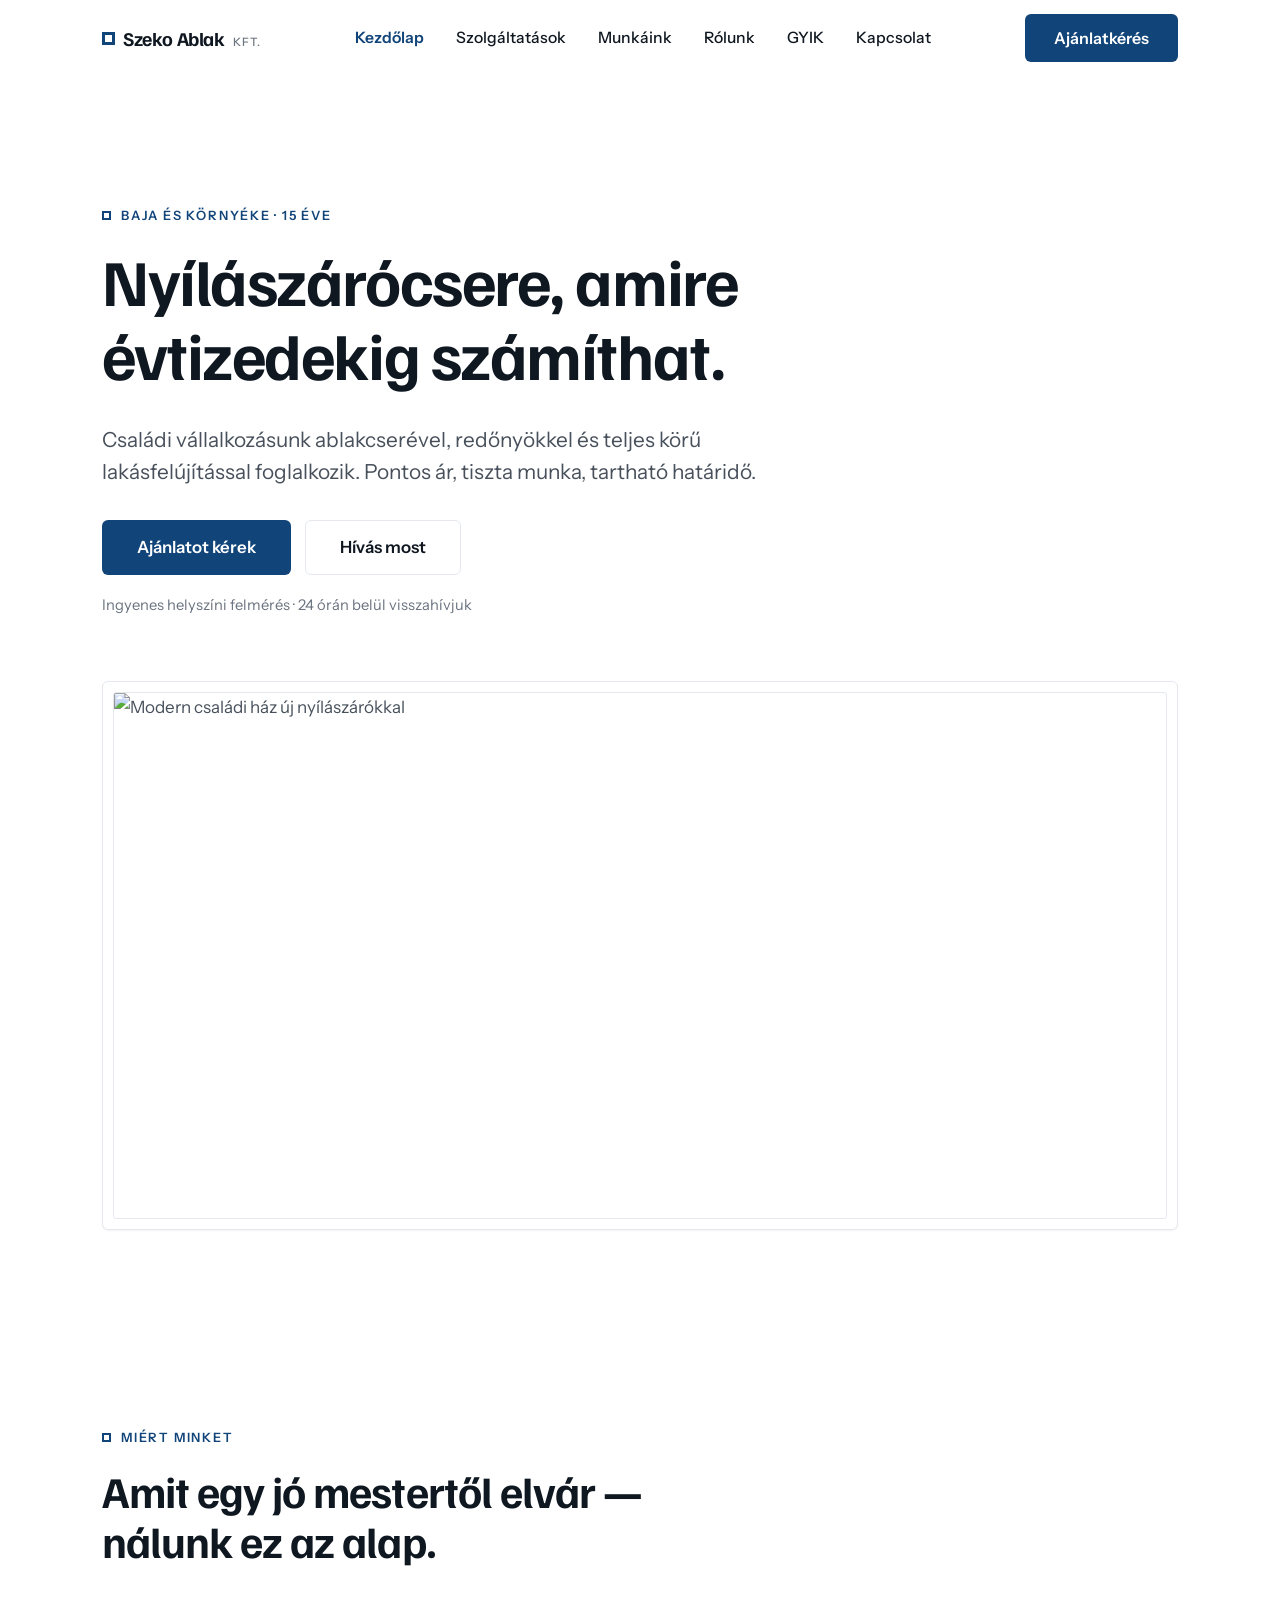
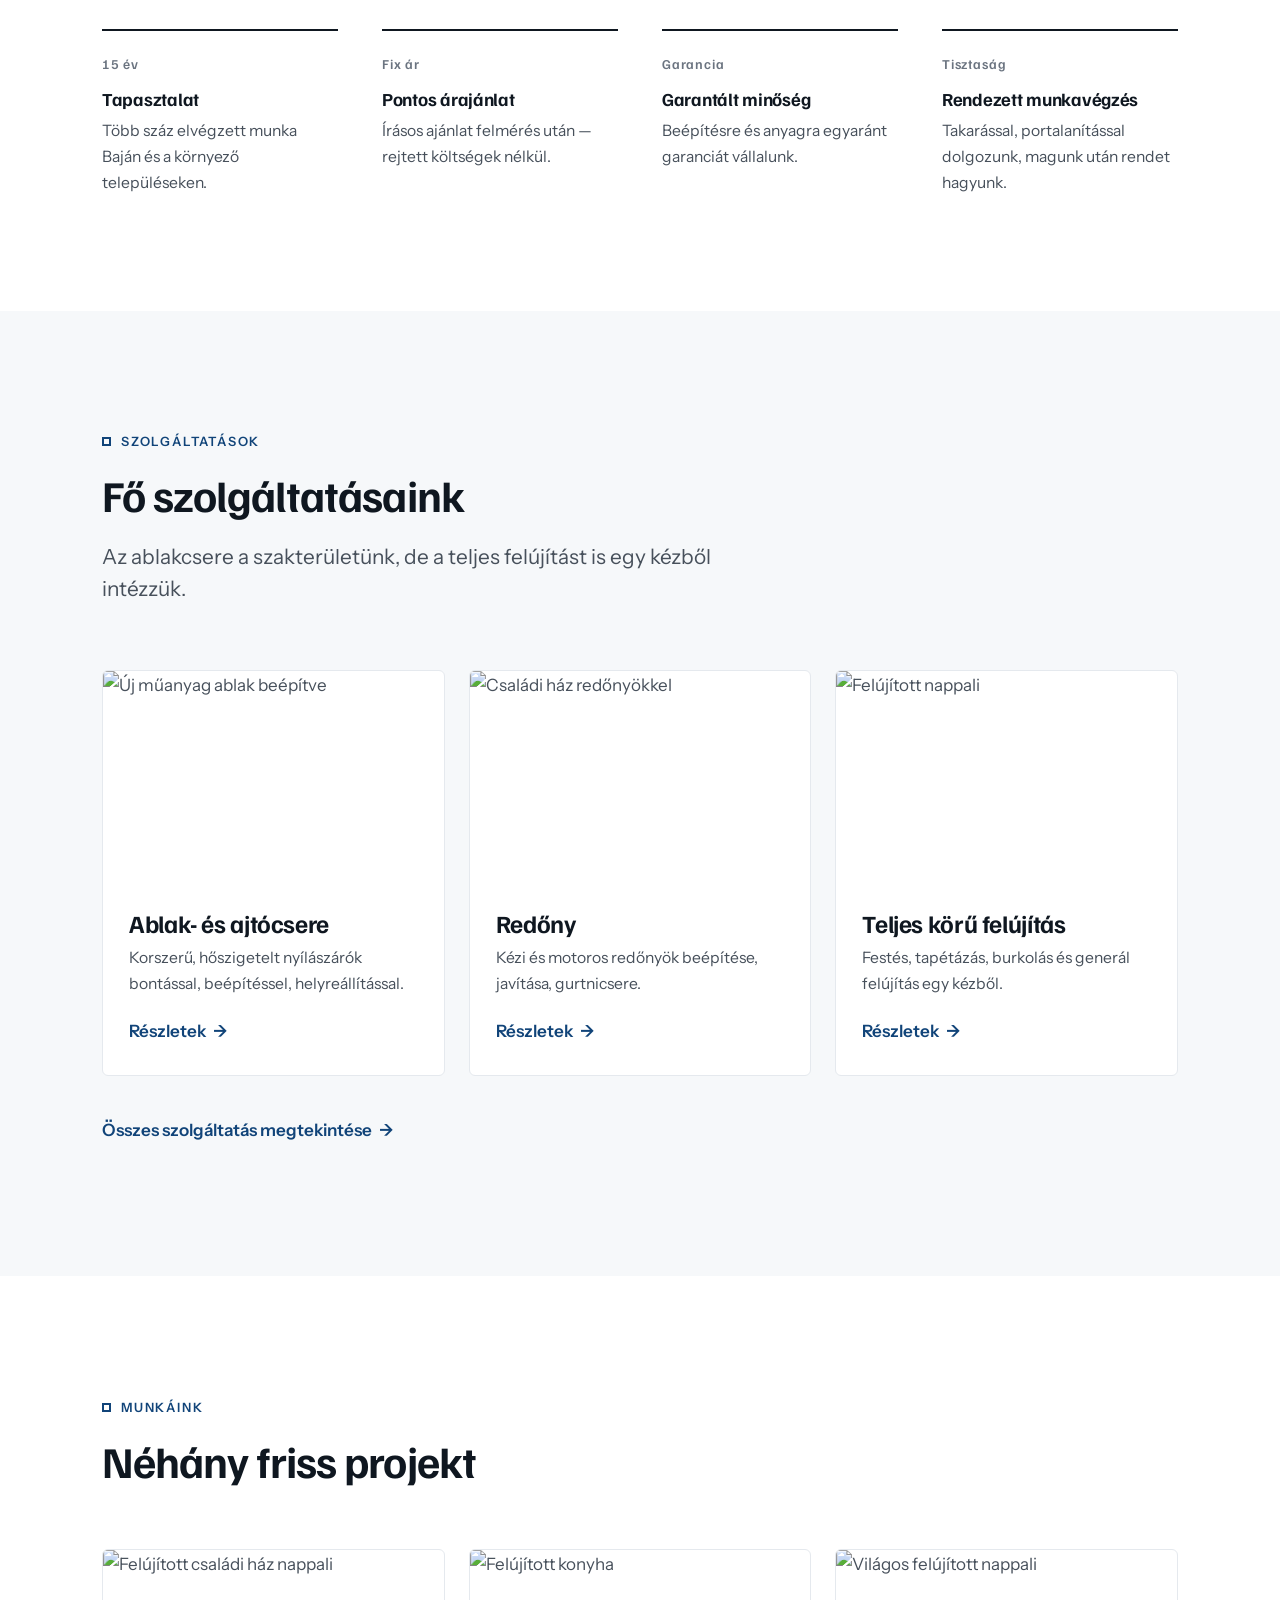
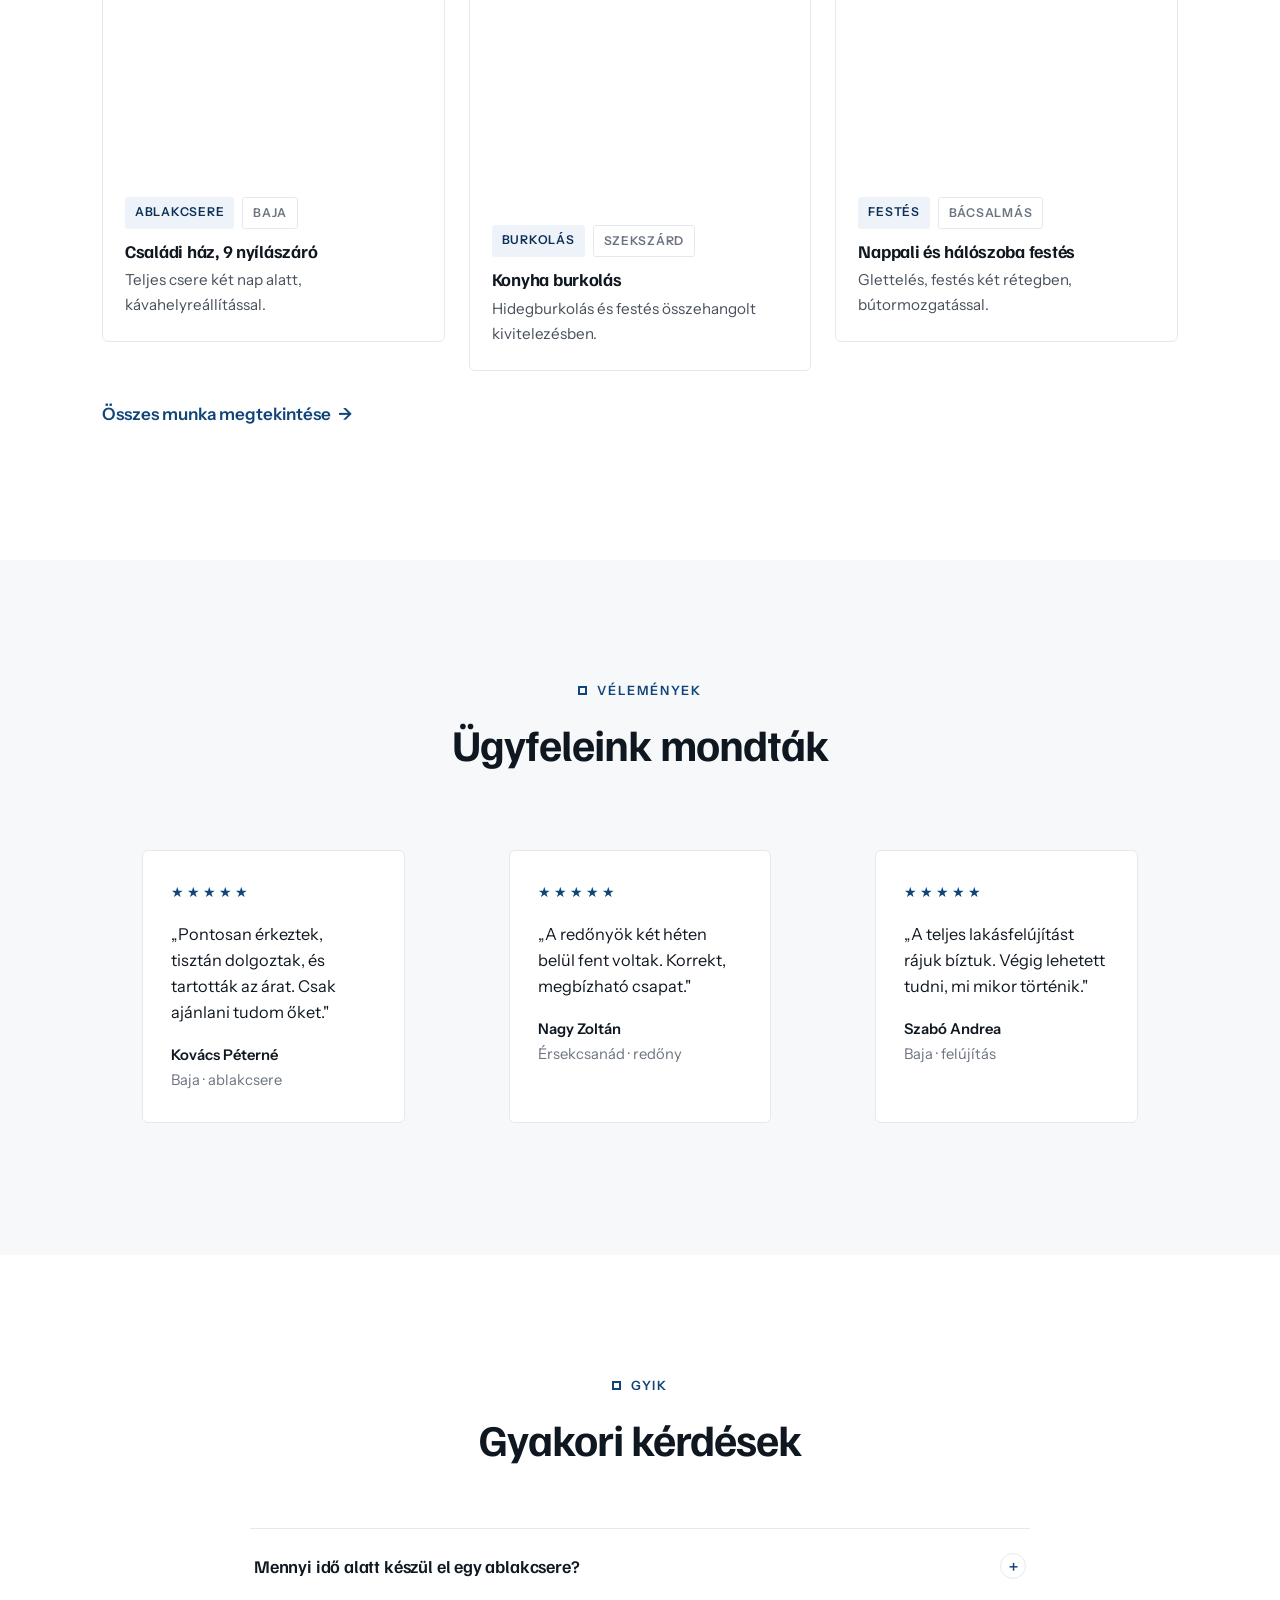
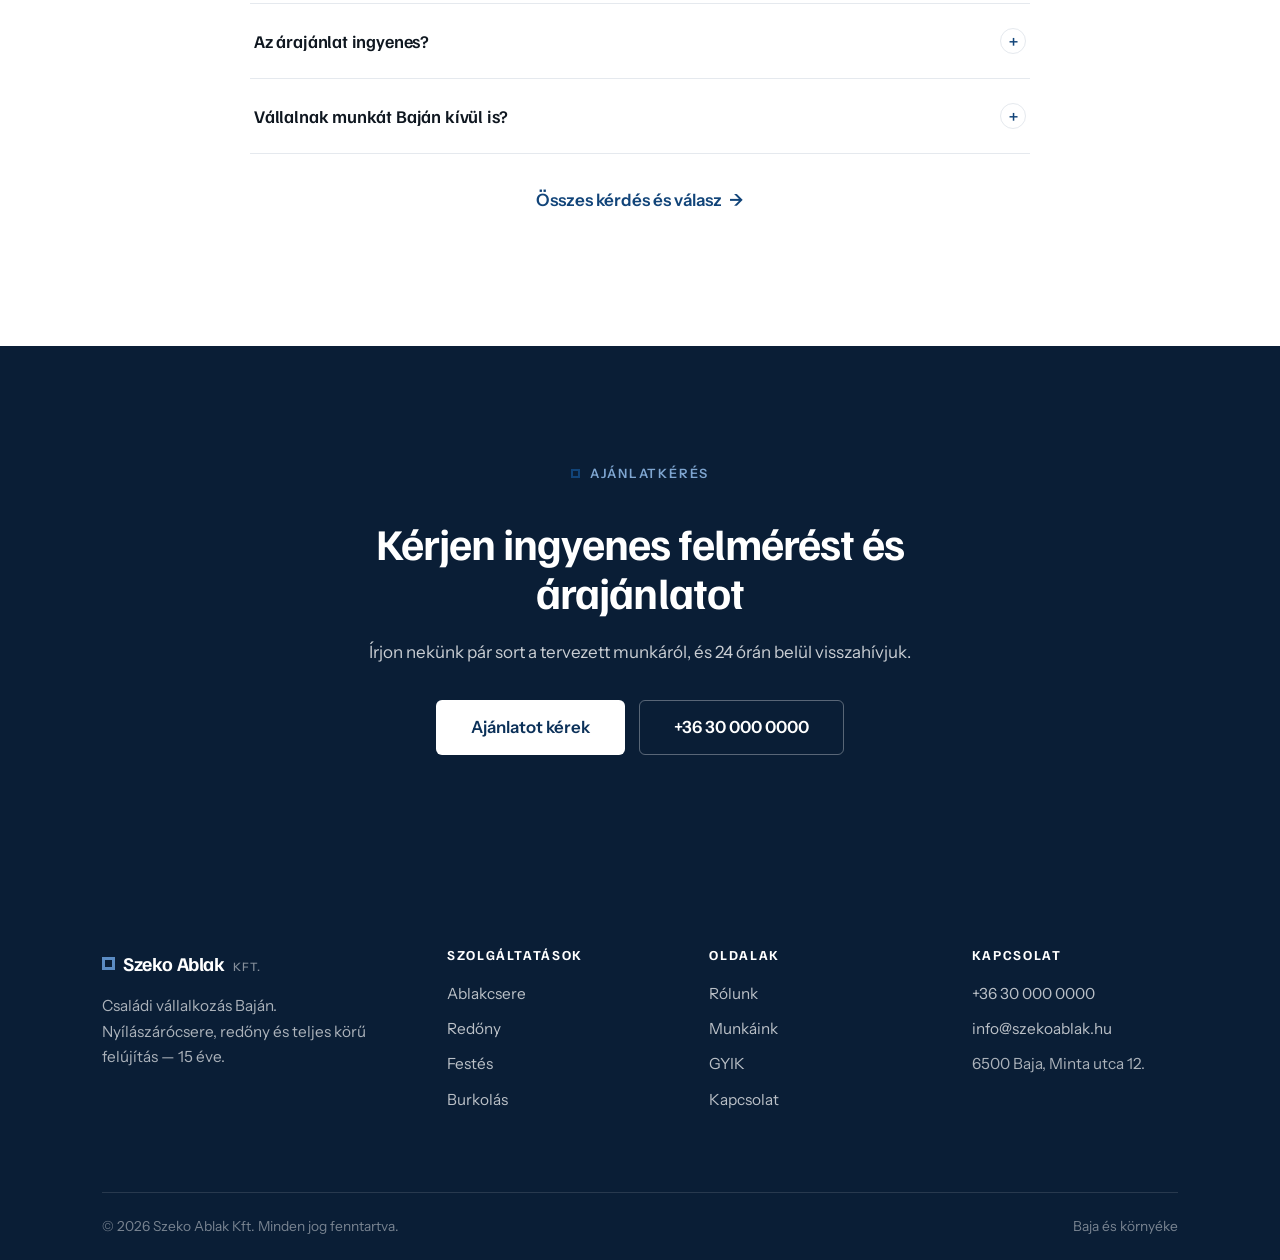
==== index.html @ 3e5f33df "Add files via upload" ====
<!DOCTYPE html>
<html lang="hu">
<head>
  <meta charset="UTF-8">
  <meta name="viewport" content="width=device-width, initial-scale=1.0">
  <title>Szeko Ablak Kft. — Nyílászárócsere és felújítás Baján</title>
  <meta name="description" content="Családi vállalkozás Baján. Ablakcsere, ablakjavítás, redőny, festés, burkolás és teljes körű felújítás. Kérjen ingyenes árajánlatot!">
  <link rel="preconnect" href="https://fonts.googleapis.com">
  <link rel="preconnect" href="https://fonts.gstatic.com" crossorigin>
  <link href="https://fonts.googleapis.com/css2?family=Familjen+Grotesk:wght@500;600;700&family=Instrument+Sans:wght@400;500;600&display=swap" rel="stylesheet">
  <link rel="stylesheet" href="assets/style.css">
</head>
<body>

  <header class="site-header">
    <div class="container header-inner">
      <a class="brand" href="index.html">
        <span class="brand-mark" aria-hidden="true"></span>
        Szeko Ablak <small>Kft.</small>
      </a>
      <button class="nav-toggle" aria-expanded="false" aria-controls="mainnav" aria-label="Menü">
        <span></span>
      </button>
      <nav class="main-nav" id="mainnav" aria-label="Fő navigáció">
        <ul>
          <li><a href="index.html" aria-current="page">Kezdőlap</a></li>
          <li><a href="szolgaltatasok.html">Szolgáltatások</a></li>
          <li><a href="munkaink.html">Munkáink</a></li>
          <li><a href="rolunk.html">Rólunk</a></li>
          <li><a href="gyik.html">GYIK</a></li>
          <li><a href="kapcsolat.html">Kapcsolat</a></li>
        </ul>
      </nav>
      <div class="header-cta">
        <a class="btn btn--primary" href="kapcsolat.html">Ajánlatkérés</a>
      </div>
    </div>
  </header>

  <main>

    <!-- Hero -->
    <section class="hero">
      <div class="container">
        <div class="hero-inner">
          <p class="eyebrow">Baja és környéke · 15 éve</p>
          <h1>Nyílászárócsere, amire évtizedekig számíthat.</h1>
          <p class="lead">Családi vállalkozásunk ablakcserével, redőnyökkel és teljes körű lakásfelújítással foglalkozik. Pontos ár, tiszta munka, tartható határidő.</p>
          <div class="hero-actions">
            <a class="btn btn--primary btn--lg" href="kapcsolat.html">Ajánlatot kérek</a>
            <a class="btn btn--ghost btn--lg" href="tel:+36300000000">Hívás most</a>
          </div>
          <p class="hero-note">Ingyenes helyszíni felmérés · 24 órán belül visszahívjuk</p>
        </div>
        <div class="hero-media frame reveal">
          <img src="https://images.unsplash.com/photo-1600585154340-be6161a56a0c?q=80&w=1800&auto=format&fit=crop" alt="Modern családi ház új nyílászárókkal" width="1800" height="900" fetchpriority="high">
        </div>
      </div>
    </section>

    <!-- Why choose us -->
    <section class="section">
      <div class="container">
        <div class="section-head reveal">
          <p class="eyebrow">Miért minket</p>
          <h2>Amit egy jó mestertől elvár — nálunk ez az alap.</h2>
        </div>
        <div class="feature-grid">
          <article class="feature reveal">
            <span class="feature-num">15 év</span>
            <h3>Tapasztalat</h3>
            <p>Több száz elvégzett munka Baján és a környező településeken.</p>
          </article>
          <article class="feature reveal">
            <span class="feature-num">Fix ár</span>
            <h3>Pontos árajánlat</h3>
            <p>Írásos ajánlat felmérés után — rejtett költségek nélkül.</p>
          </article>
          <article class="feature reveal">
            <span class="feature-num">Garancia</span>
            <h3>Garantált minőség</h3>
            <p>Beépítésre és anyagra egyaránt garanciát vállalunk.</p>
          </article>
          <article class="feature reveal">
            <span class="feature-num">Tisztaság</span>
            <h3>Rendezett munkavégzés</h3>
            <p>Takarással, portalanítással dolgozunk, magunk után rendet hagyunk.</p>
          </article>
        </div>
      </div>
    </section>

    <!-- Main services -->
    <section class="section section--surface">
      <div class="container">
        <div class="section-head reveal">
          <p class="eyebrow">Szolgáltatások</p>
          <h2>Fő szolgáltatásaink</h2>
          <p class="lead">Az ablakcsere a szakterületünk, de a teljes felújítást is egy kézből intézzük.</p>
        </div>
        <div class="service-grid">
          <article class="service-card reveal">
            <img src="https://images.unsplash.com/photo-1449247709967-d4461a6a6103?q=80&w=1200&auto=format&fit=crop" alt="Új műanyag ablak beépítve" loading="lazy" width="1200" height="750">
            <div class="service-card-body">
              <h3>Ablak- és ajtócsere</h3>
              <p>Korszerű, hőszigetelt nyílászárók bontással, beépítéssel, helyreállítással.</p>
              <a class="text-link" href="szolgaltatasok.html#ablakcsere">Részletek</a>
            </div>
          </article>
          <article class="service-card reveal">
            <img src="https://images.unsplash.com/photo-1523217582562-09d0def993a6?q=80&w=1200&auto=format&fit=crop" alt="Családi ház redőnyökkel" loading="lazy" width="1200" height="750">
            <div class="service-card-body">
              <h3>Redőny</h3>
              <p>Kézi és motoros redőnyök beépítése, javítása, gurtnicsere.</p>
              <a class="text-link" href="szolgaltatasok.html#redony">Részletek</a>
            </div>
          </article>
          <article class="service-card reveal">
            <img src="https://images.unsplash.com/photo-1600210492486-724fe5c67fb0?q=80&w=1200&auto=format&fit=crop" alt="Felújított nappali" loading="lazy" width="1200" height="750">
            <div class="service-card-body">
              <h3>Teljes körű felújítás</h3>
              <p>Festés, tapétázás, burkolás és generál felújítás egy kézből.</p>
              <a class="text-link" href="szolgaltatasok.html#felujitas">Részletek</a>
            </div>
          </article>
        </div>
        <p style="margin-top:40px;" class="reveal">
          <a class="text-link" href="szolgaltatasok.html">Összes szolgáltatás megtekintése</a>
        </p>
      </div>
    </section>

    <!-- Featured projects -->
    <section class="section">
      <div class="container">
        <div class="section-head reveal">
          <p class="eyebrow">Munkáink</p>
          <h2>Néhány friss projekt</h2>
        </div>
        <div class="masonry">
          <article class="project-card reveal">
            <img src="https://images.unsplash.com/photo-1600607687939-ce8a6c25118c?q=80&w=1200&auto=format&fit=crop" alt="Felújított családi ház nappali" loading="lazy" width="1200" height="800">
            <div class="project-card-body">
              <div class="project-meta">
                <span class="tag tag--service">Ablakcsere</span>
                <span class="tag tag--location">Baja</span>
              </div>
              <h3>Családi ház, 9 nyílászáró</h3>
              <p>Teljes csere két nap alatt, kávahelyreállítással.</p>
            </div>
          </article>
          <article class="project-card reveal">
            <img src="https://images.unsplash.com/photo-1556911220-bff31c812dba?q=80&w=1200&auto=format&fit=crop" alt="Felújított konyha" loading="lazy" width="1200" height="900">
            <div class="project-card-body">
              <div class="project-meta">
                <span class="tag tag--service">Burkolás</span>
                <span class="tag tag--location">Szekszárd</span>
              </div>
              <h3>Konyha burkolás</h3>
              <p>Hidegburkolás és festés összehangolt kivitelezésben.</p>
            </div>
          </article>
          <article class="project-card reveal">
            <img src="https://images.unsplash.com/photo-1493809842364-78817add7ffb?q=80&w=1200&auto=format&fit=crop" alt="Világos felújított nappali" loading="lazy" width="1200" height="800">
            <div class="project-card-body">
              <div class="project-meta">
                <span class="tag tag--service">Festés</span>
                <span class="tag tag--location">Bácsalmás</span>
              </div>
              <h3>Nappali és hálószoba festés</h3>
              <p>Glettelés, festés két rétegben, bútormozgatással.</p>
            </div>
          </article>
        </div>
        <p style="margin-top:24px;" class="reveal">
          <a class="text-link" href="munkaink.html">Összes munka megtekintése</a>
        </p>
      </div>
    </section>

    <!-- Reviews -->
    <section class="section section--surface">
      <div class="container">
        <div class="section-head section-head--center reveal">
          <p class="eyebrow">Vélemények</p>
          <h2>Ügyfeleink mondták</h2>
        </div>
        <div class="review-grid">
          <figure class="review reveal">
            <span class="review-stars" aria-label="5 csillag">★★★★★</span>
            <blockquote>„Pontosan érkeztek, tisztán dolgoztak, és tartották az árat. Csak ajánlani tudom őket."</blockquote>
            <figcaption><strong>Kovács Péterné</strong>Baja · ablakcsere</figcaption>
          </figure>
          <figure class="review reveal">
            <span class="review-stars" aria-label="5 csillag">★★★★★</span>
            <blockquote>„A redőnyök két héten belül fent voltak. Korrekt, megbízható csapat."</blockquote>
            <figcaption><strong>Nagy Zoltán</strong>Érsekcsanád · redőny</figcaption>
          </figure>
          <figure class="review reveal">
            <span class="review-stars" aria-label="5 csillag">★★★★★</span>
            <blockquote>„A teljes lakásfelújítást rájuk bíztuk. Végig lehetett tudni, mi mikor történik."</blockquote>
            <figcaption><strong>Szabó Andrea</strong>Baja · felújítás</figcaption>
          </figure>
        </div>
      </div>
    </section>

    <!-- FAQ preview -->
    <section class="section">
      <div class="container">
        <div class="section-head section-head--center reveal">
          <p class="eyebrow">GYIK</p>
          <h2>Gyakori kérdések</h2>
        </div>
        <div class="faq-list reveal">
          <div class="faq-item">
            <button class="faq-q" aria-expanded="false">
              Mennyi idő alatt készül el egy ablakcsere?
              <span class="icon" aria-hidden="true">+</span>
            </button>
            <div class="faq-a"><div class="faq-a-inner">Egy átlagos családi háznál a csere jellemzően 1–2 munkanap, a helyreállítással együtt.</div></div>
          </div>
          <div class="faq-item">
            <button class="faq-q" aria-expanded="false">
              Az árajánlat ingyenes?
              <span class="icon" aria-hidden="true">+</span>
            </button>
            <div class="faq-a"><div class="faq-a-inner">Igen. A helyszíni felmérés és az írásos árajánlat is díjmentes, kötelezettség nélkül.</div></div>
          </div>
          <div class="faq-item">
            <button class="faq-q" aria-expanded="false">
              Vállalnak munkát Baján kívül is?
              <span class="icon" aria-hidden="true">+</span>
            </button>
            <div class="faq-a"><div class="faq-a-inner">Igen, Baja kb. 40 km-es körzetében dolgozunk — Szekszárd, Kalocsa, Bácsalmás és Mohács környékén is.</div></div>
          </div>
        </div>
        <p style="margin-top:32px; text-align:center;" class="reveal">
          <a class="text-link" href="gyik.html">Összes kérdés és válasz</a>
        </p>
      </div>
    </section>

    <!-- Final CTA -->
    <section class="cta-band">
      <div class="container">
        <p class="eyebrow" style="color:#7fa6d1;">Ajánlatkérés</p>
        <h2>Kérjen ingyenes felmérést és árajánlatot</h2>
        <p>Írjon nekünk pár sort a tervezett munkáról, és 24 órán belül visszahívjuk.</p>
        <div class="cta-actions">
          <a class="btn btn--light btn--lg" href="kapcsolat.html">Ajánlatot kérek</a>
          <a class="btn btn--ghost btn--lg" href="tel:+36300000000">+36 30 000 0000</a>
        </div>
      </div>
    </section>

  </main>

  <footer class="site-footer">
    <div class="container">
      <div class="footer-grid">
        <div>
          <a class="brand" href="index.html">
            <span class="brand-mark" aria-hidden="true"></span>
            Szeko Ablak <small>Kft.</small>
          </a>
          <p>Családi vállalkozás Baján. Nyílászárócsere, redőny és teljes körű felújítás — 15 éve.</p>
        </div>
        <div>
          <h4>Szolgáltatások</h4>
          <ul>
            <li><a href="szolgaltatasok.html#ablakcsere">Ablakcsere</a></li>
            <li><a href="szolgaltatasok.html#redony">Redőny</a></li>
            <li><a href="szolgaltatasok.html#festes">Festés</a></li>
            <li><a href="szolgaltatasok.html#burkolas">Burkolás</a></li>
          </ul>
        </div>
        <div>
          <h4>Oldalak</h4>
          <ul>
            <li><a href="rolunk.html">Rólunk</a></li>
            <li><a href="munkaink.html">Munkáink</a></li>
            <li><a href="gyik.html">GYIK</a></li>
            <li><a href="kapcsolat.html">Kapcsolat</a></li>
          </ul>
        </div>
        <div>
          <h4>Kapcsolat</h4>
          <ul>
            <li><a href="tel:+36300000000">+36 30 000 0000</a></li>
            <li><a href="mailto:info@szekoablak.hu">info@szekoablak.hu</a></li>
            <li>6500 Baja, Minta utca 12.</li>
          </ul>
        </div>
      </div>
      <div class="footer-bottom">
        <span>© 2026 Szeko Ablak Kft. Minden jog fenntartva.</span>
        <span>Baja és környéke</span>
      </div>
    </div>
  </footer>

  <script src="assets/main.js" defer></script>
</body>
</html>
---- assets/style.css ----
/* ============================================================
   Szeko Ablak Kft. — design system
   Display: Familjen Grotesk · Body: Instrument Sans
   ============================================================ */

:root {
  --ink: #0f1720;
  --body: #47505b;
  --muted: #6b7480;
  --blue: #114479;
  --blue-dark: #0c3159;
  --blue-tint: #eef3f9;
  --bg: #ffffff;
  --surface: #f6f8fa;
  --line: #e5e9ee;
  --navy: #0a1e36;
  --radius: 6px;
  --shadow-sm: 0 1px 2px rgba(15, 23, 32, 0.05);
  --shadow-md: 0 8px 28px rgba(15, 23, 32, 0.09);
  --font-display: "Familjen Grotesk", "Instrument Sans", sans-serif;
  --font-body: "Instrument Sans", "Segoe UI", sans-serif;
  --container: 1140px;
  --gutter: clamp(20px, 4vw, 32px);
  --section: clamp(72px, 9vw, 128px);
}

*,
*::before,
*::after { box-sizing: border-box; }

html {
  scroll-behavior: smooth;
  -webkit-text-size-adjust: 100%;
}

body {
  margin: 0;
  font-family: var(--font-body);
  font-size: 1.0625rem;
  line-height: 1.65;
  color: var(--body);
  background: var(--bg);
  -webkit-font-smoothing: antialiased;
}

img { display: block; max-width: 100%; height: auto; }

a { color: var(--blue); text-decoration: none; }
a:hover { color: var(--blue-dark); }

:focus-visible {
  outline: 2px solid var(--blue);
  outline-offset: 3px;
  border-radius: 2px;
}

::selection { background: var(--blue-tint); color: var(--blue-dark); }

/* ---------- Typography ---------- */

h1, h2, h3, h4 {
  font-family: var(--font-display);
  color: var(--ink);
  line-height: 1.12;
  letter-spacing: -0.022em;
  margin: 0 0 0.5em;
  font-weight: 700;
}

h1 { font-size: clamp(2.4rem, 6vw, 4.1rem); }
h2 { font-size: clamp(1.85rem, 4vw, 2.75rem); }
h3 { font-size: clamp(1.25rem, 2.4vw, 1.55rem); letter-spacing: -0.015em; }
h4 { font-size: 1.1rem; letter-spacing: -0.01em; }

p { margin: 0 0 1em; }

.lead {
  font-size: clamp(1.1rem, 2vw, 1.3rem);
  line-height: 1.55;
  color: var(--body);
  max-width: 34em;
}

.eyebrow {
  display: inline-flex;
  align-items: center;
  gap: 10px;
  font-size: 0.8rem;
  font-weight: 600;
  letter-spacing: 0.14em;
  text-transform: uppercase;
  color: var(--blue);
  margin-bottom: 18px;
}

.eyebrow::before {
  content: "";
  width: 9px;
  height: 9px;
  border: 2px solid var(--blue);
  flex: none;
}

/* ---------- Layout ---------- */

.container {
  max-width: var(--container);
  margin: 0 auto;
  padding-inline: var(--gutter);
}

.section { padding-block: var(--section); }
.section--surface { background: var(--surface); }
.section--tight { padding-block: clamp(56px, 7vw, 96px); }

.section-head {
  max-width: 620px;
  margin-bottom: clamp(40px, 6vw, 64px);
}

.section-head--center {
  margin-inline: auto;
  text-align: center;
}
.section-head--center .eyebrow { justify-content: center; }

/* ---------- Buttons ---------- */

.btn {
  display: inline-flex;
  align-items: center;
  justify-content: center;
  gap: 9px;
  padding: 15px 28px;
  border-radius: var(--radius);
  border: 1px solid transparent;
  font-family: var(--font-body);
  font-size: 1rem;
  font-weight: 600;
  line-height: 1;
  cursor: pointer;
  transition: background-color 0.18s ease, border-color 0.18s ease,
              color 0.18s ease, transform 0.18s ease;
}

.btn--primary {
  background: var(--blue);
  color: #fff;
}
.btn--primary:hover { background: var(--blue-dark); color: #fff; transform: translateY(-1px); }

.btn--ghost {
  background: transparent;
  color: var(--ink);
  border-color: var(--line);
}
.btn--ghost:hover { border-color: var(--ink); color: var(--ink); }

.btn--light {
  background: #fff;
  color: var(--blue-dark);
}
.btn--light:hover { background: var(--blue-tint); color: var(--blue-dark); }

.btn--lg { padding: 18px 34px; font-size: 1.05rem; }

.text-link {
  font-weight: 600;
  display: inline-flex;
  align-items: center;
  gap: 7px;
}
.text-link::after {
  content: "→";
  transition: transform 0.18s ease;
}
.text-link:hover::after { transform: translateX(3px); }

/* ---------- Header ---------- */

.site-header {
  position: fixed;
  inset: 0 0 auto 0;
  z-index: 100;
  background: transparent;
  transition: background-color 0.25s ease, box-shadow 0.25s ease,
              border-color 0.25s ease;
  border-bottom: 1px solid transparent;
}

.site-header.is-scrolled {
  background: rgba(255, 255, 255, 0.94);
  backdrop-filter: blur(10px);
  border-bottom-color: var(--line);
  box-shadow: var(--shadow-sm);
}

.header-inner {
  display: flex;
  align-items: center;
  justify-content: space-between;
  gap: 24px;
  height: 76px;
}

.brand {
  font-family: var(--font-display);
  font-weight: 700;
  font-size: 1.22rem;
  letter-spacing: -0.02em;
  color: var(--ink);
  display: inline-flex;
  align-items: baseline;
  gap: 8px;
}
.brand:hover { color: var(--ink); }

.brand-mark {
  width: 13px;
  height: 13px;
  border: 3px solid var(--blue);
  flex: none;
  align-self: center;
}

.brand small {
  font-family: var(--font-body);
  font-size: 0.72rem;
  font-weight: 500;
  letter-spacing: 0.1em;
  text-transform: uppercase;
  color: var(--muted);
}

.main-nav ul {
  display: flex;
  align-items: center;
  gap: 6px;
  list-style: none;
  margin: 0;
  padding: 0;
}

.main-nav a {
  display: block;
  padding: 9px 13px;
  border-radius: var(--radius);
  color: var(--ink);
  font-weight: 500;
  font-size: 0.98rem;
  transition: background-color 0.15s ease, color 0.15s ease;
}

.main-nav a:hover { background: var(--surface); color: var(--ink); }
.main-nav a[aria-current="page"] { color: var(--blue); font-weight: 600; }

.header-cta { flex: none; }

.nav-toggle {
  display: none;
  width: 44px;
  height: 44px;
  border: 1px solid var(--line);
  border-radius: var(--radius);
  background: #fff;
  cursor: pointer;
  padding: 0;
  position: relative;
}

.nav-toggle span,
.nav-toggle span::before,
.nav-toggle span::after {
  content: "";
  position: absolute;
  left: 12px;
  width: 20px;
  height: 2px;
  background: var(--ink);
  transition: transform 0.22s ease, opacity 0.22s ease;
}
.nav-toggle span { top: 21px; }
.nav-toggle span::before { left: 0; top: -6px; }
.nav-toggle span::after { left: 0; top: 6px; }

.nav-toggle[aria-expanded="true"] span { background: transparent; }
.nav-toggle[aria-expanded="true"] span::before { transform: translateY(6px) rotate(45deg); }
.nav-toggle[aria-expanded="true"] span::after { transform: translateY(-6px) rotate(-45deg); }

/* ---------- Signature image frame (window profile) ---------- */

.frame {
  border: 1px solid var(--line);
  background: #fff;
  padding: 10px;
  border-radius: var(--radius);
  box-shadow: var(--shadow-sm);
}

.frame img {
  width: 100%;
  border: 1px solid var(--line);
  border-radius: 3px;
  object-fit: cover;
}

/* ---------- Hero ---------- */

.hero {
  padding-top: clamp(140px, 18vw, 200px);
  padding-bottom: clamp(48px, 6vw, 80px);
}

.hero-inner { max-width: 760px; }

.hero .lead { margin-top: 8px; }

.hero-actions {
  display: flex;
  flex-wrap: wrap;
  gap: 14px;
  margin-top: 32px;
}

.hero-note {
  margin-top: 18px;
  font-size: 0.92rem;
  color: var(--muted);
}

.hero-media { margin-top: clamp(40px, 6vw, 64px); }
.hero-media img { aspect-ratio: 16 / 8; }

/* Subpage hero */
.page-hero {
  padding-top: clamp(136px, 16vw, 188px);
  padding-bottom: clamp(40px, 6vw, 72px);
  border-bottom: 1px solid var(--line);
}
.page-hero .lead { margin-bottom: 0; }

/* ---------- Feature list (Why us) ---------- */

.feature-grid {
  display: grid;
  grid-template-columns: repeat(4, 1fr);
  gap: clamp(28px, 4vw, 44px);
}

.feature {
  border-top: 2px solid var(--ink);
  padding-top: 22px;
}

.feature h3 { font-size: 1.15rem; margin-bottom: 8px; }
.feature p { font-size: 0.98rem; margin: 0; }

.feature-num {
  font-family: var(--font-display);
  font-size: 0.85rem;
  font-weight: 600;
  color: var(--muted);
  display: block;
  margin-bottom: 14px;
  letter-spacing: 0.06em;
}

/* ---------- Service cards (home preview) ---------- */

.service-grid {
  display: grid;
  grid-template-columns: repeat(3, 1fr);
  gap: 24px;
}

.service-card {
  display: flex;
  flex-direction: column;
  border: 1px solid var(--line);
  border-radius: var(--radius);
  background: #fff;
  overflow: hidden;
  transition: box-shadow 0.2s ease, transform 0.2s ease, border-color 0.2s ease;
}

.service-card:hover {
  box-shadow: var(--shadow-md);
  transform: translateY(-3px);
  border-color: #d7dde4;
}

.service-card img { aspect-ratio: 16 / 10; object-fit: cover; width: 100%; }

.service-card-body {
  padding: 26px 26px 30px;
  display: flex;
  flex-direction: column;
  flex: 1;
}

.service-card h3 { margin-bottom: 8px; }
.service-card p { font-size: 0.98rem; margin-bottom: 20px; }
.service-card .text-link { margin-top: auto; }

/* ---------- Service rows (services page) ---------- */

.service-row {
  display: grid;
  grid-template-columns: 1fr 1fr;
  gap: clamp(36px, 6vw, 80px);
  align-items: center;
  padding-block: clamp(56px, 8vw, 96px);
  border-bottom: 1px solid var(--line);
}

.service-row:last-of-type { border-bottom: 0; }

.service-row--flip .service-row-media { order: 2; }

.service-row-media img { aspect-ratio: 4 / 3; }

.service-row h2 { font-size: clamp(1.6rem, 3vw, 2.15rem); }

.benefits {
  list-style: none;
  margin: 24px 0 30px;
  padding: 0;
  display: grid;
  gap: 12px;
}

.benefits li {
  display: flex;
  gap: 12px;
  align-items: baseline;
  font-size: 1rem;
}

.benefits li::before {
  content: "";
  width: 8px;
  height: 8px;
  border: 2px solid var(--blue);
  flex: none;
  transform: translateY(1px);
}

/* ---------- Projects masonry ---------- */

.masonry {
  columns: 3;
  column-gap: 24px;
}

.project-card {
  break-inside: avoid;
  margin-bottom: 24px;
  border: 1px solid var(--line);
  border-radius: var(--radius);
  background: #fff;
  overflow: hidden;
  transition: box-shadow 0.2s ease, transform 0.2s ease;
}

.project-card:hover { box-shadow: var(--shadow-md); transform: translateY(-3px); }

.project-card img { width: 100%; object-fit: cover; }

.project-card-body { padding: 20px 22px 24px; }

.project-meta {
  display: flex;
  flex-wrap: wrap;
  gap: 8px;
  margin-bottom: 12px;
}

.tag {
  font-size: 0.76rem;
  font-weight: 600;
  letter-spacing: 0.06em;
  text-transform: uppercase;
  padding: 5px 10px;
  border-radius: 3px;
}
.tag--service { background: var(--blue-tint); color: var(--blue-dark); }
.tag--location { border: 1px solid var(--line); color: var(--muted); }

.project-card h3 { font-size: 1.12rem; margin-bottom: 6px; }
.project-card p { font-size: 0.95rem; margin: 0; color: var(--body); }

/* ---------- Reviews ---------- */

.review-grid {
  display: grid;
  grid-template-columns: repeat(3, 1fr);
  gap: 24px;
}

.review {
  border: 1px solid var(--line);
  border-radius: var(--radius);
  background: #fff;
  padding: 30px 28px;
  display: flex;
  flex-direction: column;
  gap: 18px;
}

.review-stars {
  color: var(--blue);
  font-size: 0.85rem;
  letter-spacing: 3px;
}

.review blockquote {
  margin: 0;
  font-size: 1.02rem;
  color: var(--ink);
  line-height: 1.6;
}

.review figcaption {
  font-size: 0.92rem;
  color: var(--muted);
}
.review figcaption strong { color: var(--ink); font-weight: 600; display: block; }

/* ---------- FAQ accordion ---------- */

.faq-list {
  max-width: 780px;
  margin-inline: auto;
  border-top: 1px solid var(--line);
}

.faq-item { border-bottom: 1px solid var(--line); }

.faq-q {
  width: 100%;
  display: flex;
  justify-content: space-between;
  align-items: center;
  gap: 20px;
  padding: 24px 4px;
  background: none;
  border: 0;
  cursor: pointer;
  text-align: left;
  font-family: var(--font-display);
  font-size: 1.12rem;
  font-weight: 600;
  letter-spacing: -0.01em;
  color: var(--ink);
}

.faq-q .icon {
  flex: none;
  width: 26px;
  height: 26px;
  border: 1px solid var(--line);
  border-radius: 50%;
  display: grid;
  place-items: center;
  font-size: 1rem;
  font-weight: 500;
  color: var(--blue);
  transition: transform 0.22s ease, background-color 0.22s ease;
}

.faq-item.is-open .faq-q .icon {
  transform: rotate(45deg);
  background: var(--blue-tint);
  border-color: transparent;
}

.faq-a {
  overflow: hidden;
  max-height: 0;
  transition: max-height 0.28s ease;
}

.faq-a-inner {
  padding: 0 44px 26px 4px;
  color: var(--body);
  font-size: 1rem;
}

/* ---------- CTA band ---------- */

.cta-band {
  background: var(--navy);
  color: rgba(255, 255, 255, 0.78);
}

.cta-band .container {
  padding-block: clamp(72px, 9vw, 112px);
  text-align: center;
}

.cta-band h2 {
  color: #fff;
  max-width: 15em;
  margin-inline: auto;
}

.cta-band p {
  max-width: 34em;
  margin: 0 auto 34px;
}

.cta-actions {
  display: flex;
  flex-wrap: wrap;
  gap: 14px;
  justify-content: center;
}

.cta-band .btn--ghost { color: #fff; border-color: rgba(255, 255, 255, 0.32); }
.cta-band .btn--ghost:hover { border-color: #fff; color: #fff; }

/* ---------- Stats / About ---------- */

.stat-row {
  display: grid;
  grid-template-columns: repeat(4, 1fr);
  gap: clamp(24px, 4vw, 40px);
  border-block: 1px solid var(--line);
  padding-block: clamp(36px, 5vw, 52px);
}

.stat strong {
  display: block;
  font-family: var(--font-display);
  font-size: clamp(2rem, 4vw, 2.9rem);
  font-weight: 700;
  letter-spacing: -0.03em;
  color: var(--ink);
  line-height: 1.05;
}

.stat span { font-size: 0.95rem; color: var(--muted); }

.about-split {
  display: grid;
  grid-template-columns: 1.05fr 0.95fr;
  gap: clamp(36px, 6vw, 72px);
  align-items: center;
}

/* Timeline */
.timeline {
  list-style: none;
  margin: 0;
  padding: 0;
  max-width: 720px;
  border-left: 2px solid var(--line);
}

.timeline li {
  position: relative;
  padding: 0 0 40px 34px;
}
.timeline li:last-child { padding-bottom: 0; }

.timeline li::before {
  content: "";
  position: absolute;
  left: -7px;
  top: 6px;
  width: 12px;
  height: 12px;
  background: #fff;
  border: 3px solid var(--blue);
}

.timeline time {
  font-family: var(--font-display);
  font-weight: 700;
  color: var(--blue);
  font-size: 1rem;
  display: block;
  margin-bottom: 4px;
}

.timeline h3 { font-size: 1.15rem; margin-bottom: 6px; }
.timeline p { margin: 0; font-size: 0.98rem; }

/* Team */
.team-grid {
  display: grid;
  grid-template-columns: repeat(3, 1fr);
  gap: 24px;
}

.team-card { text-align: left; }
.team-card img { aspect-ratio: 4 / 5; object-fit: cover; }
.team-card h3 { font-size: 1.12rem; margin: 18px 0 2px; }
.team-card span { font-size: 0.92rem; color: var(--muted); }

/* ---------- Contact ---------- */

.contact-grid {
  display: grid;
  grid-template-columns: 1.15fr 0.85fr;
  gap: clamp(32px, 5vw, 64px);
  align-items: start;
}

.contact-form {
  border: 1px solid var(--line);
  border-radius: var(--radius);
  background: #fff;
  padding: clamp(28px, 4vw, 44px);
  box-shadow: var(--shadow-sm);
}

.form-grid {
  display: grid;
  grid-template-columns: 1fr 1fr;
  gap: 18px;
}

.form-field { display: flex; flex-direction: column; gap: 7px; }
.form-field--full { grid-column: 1 / -1; }

.form-field label {
  font-size: 0.9rem;
  font-weight: 600;
  color: var(--ink);
}

.form-field input,
.form-field select,
.form-field textarea {
  font: inherit;
  font-size: 1rem;
  color: var(--ink);
  padding: 13px 14px;
  border: 1px solid var(--line);
  border-radius: var(--radius);
  background: #fff;
  transition: border-color 0.15s ease, box-shadow 0.15s ease;
}

.form-field input:focus,
.form-field select:focus,
.form-field textarea:focus {
  outline: none;
  border-color: var(--blue);
  box-shadow: 0 0 0 3px var(--blue-tint);
}

.form-field textarea { resize: vertical; min-height: 130px; }

.form-footnote { font-size: 0.86rem; color: var(--muted); margin: 14px 0 0; }

.info-card {
  border: 1px solid var(--line);
  border-radius: var(--radius);
  background: var(--surface);
  padding: clamp(26px, 3vw, 36px);
}

.info-card + .info-card { margin-top: 20px; }

.info-list {
  list-style: none;
  margin: 0;
  padding: 0;
  display: grid;
  gap: 14px;
}

.info-list li {
  display: grid;
  grid-template-columns: 110px 1fr;
  gap: 12px;
  font-size: 0.98rem;
}

.info-list .label { color: var(--muted); font-size: 0.9rem; padding-top: 1px; }
.info-list strong { font-weight: 600; color: var(--ink); }
.info-list a { font-weight: 600; }

.area-tags { display: flex; flex-wrap: wrap; gap: 8px; margin-top: 6px; }
.area-tags span {
  font-size: 0.88rem;
  padding: 6px 12px;
  background: #fff;
  border: 1px solid var(--line);
  border-radius: 3px;
  color: var(--body);
}

.map-wrap {
  border: 1px solid var(--line);
  border-radius: var(--radius);
  overflow: hidden;
  box-shadow: var(--shadow-sm);
}
.map-wrap iframe { display: block; width: 100%; height: 420px; border: 0; }

/* ---------- Footer ---------- */

.site-footer {
  background: var(--navy);
  color: rgba(255, 255, 255, 0.66);
  font-size: 0.96rem;
}

.footer-grid {
  display: grid;
  grid-template-columns: 1.4fr 1fr 1fr 1fr;
  gap: clamp(32px, 5vw, 56px);
  padding-block: clamp(56px, 7vw, 80px);
}

.site-footer .brand { color: #fff; margin-bottom: 14px; }
.site-footer .brand small { color: rgba(255, 255, 255, 0.5); }
.site-footer .brand-mark { border-color: #5b8cc4; }

.site-footer h4 {
  color: #fff;
  font-size: 0.86rem;
  letter-spacing: 0.12em;
  text-transform: uppercase;
  margin-bottom: 18px;
}

.site-footer ul { list-style: none; margin: 0; padding: 0; display: grid; gap: 10px; }
.site-footer a { color: rgba(255, 255, 255, 0.72); }
.site-footer a:hover { color: #fff; }

.footer-bottom {
  border-top: 1px solid rgba(255, 255, 255, 0.12);
  padding-block: 22px;
  display: flex;
  flex-wrap: wrap;
  gap: 12px;
  justify-content: space-between;
  font-size: 0.86rem;
  color: rgba(255, 255, 255, 0.45);
}

/* ---------- Reveal animation ---------- */

.reveal {
  opacity: 0;
  transform: translateY(22px);
  transition: opacity 0.6s ease, transform 0.6s ease;
}

.reveal.is-visible { opacity: 1; transform: translateY(0); }

@media (prefers-reduced-motion: reduce) {
  html { scroll-behavior: auto; }
  .reveal { opacity: 1; transform: none; transition: none; }
  *, *::before, *::after { transition-duration: 0.01ms !important; animation-duration: 0.01ms !important; }
}

/* ---------- Responsive ---------- */

@media (max-width: 1020px) {
  .feature-grid { grid-template-columns: repeat(2, 1fr); }
  .masonry { columns: 2; }
  .service-grid, .review-grid, .team-grid { grid-template-columns: repeat(2, 1fr); }
  .footer-grid { grid-template-columns: 1fr 1fr; }
}

@media (max-width: 820px) {
  .main-nav {
    position: fixed;
    top: 76px;
    left: 0;
    right: 0;
    background: #fff;
    border-bottom: 1px solid var(--line);
    box-shadow: var(--shadow-md);
    padding: 12px var(--gutter) 20px;
    display: none;
  }
  .main-nav.is-open { display: block; }
  .main-nav ul { flex-direction: column; align-items: stretch; gap: 2px; }
  .main-nav a { padding: 13px 12px; font-size: 1.05rem; }
  .nav-toggle { display: block; }
  .header-cta { display: none; }

  .site-header { background: rgba(255,255,255,0.94); border-bottom-color: var(--line); }

  .service-row { grid-template-columns: 1fr; }
  .service-row--flip .service-row-media { order: 0; }
  .about-split { grid-template-columns: 1fr; }
  .contact-grid { grid-template-columns: 1fr; }
  .stat-row { grid-template-columns: repeat(2, 1fr); }
}

@media (max-width: 620px) {
  .service-grid, .review-grid, .team-grid { grid-template-columns: 1fr; }
  .masonry { columns: 1; }
  .feature-grid { grid-template-columns: 1fr; }
  .form-grid { grid-template-columns: 1fr; }
  .footer-grid { grid-template-columns: 1fr; }
  .hero-actions .btn { flex: 1 1 auto; }
  .info-list li { grid-template-columns: 1fr; gap: 2px; }
}
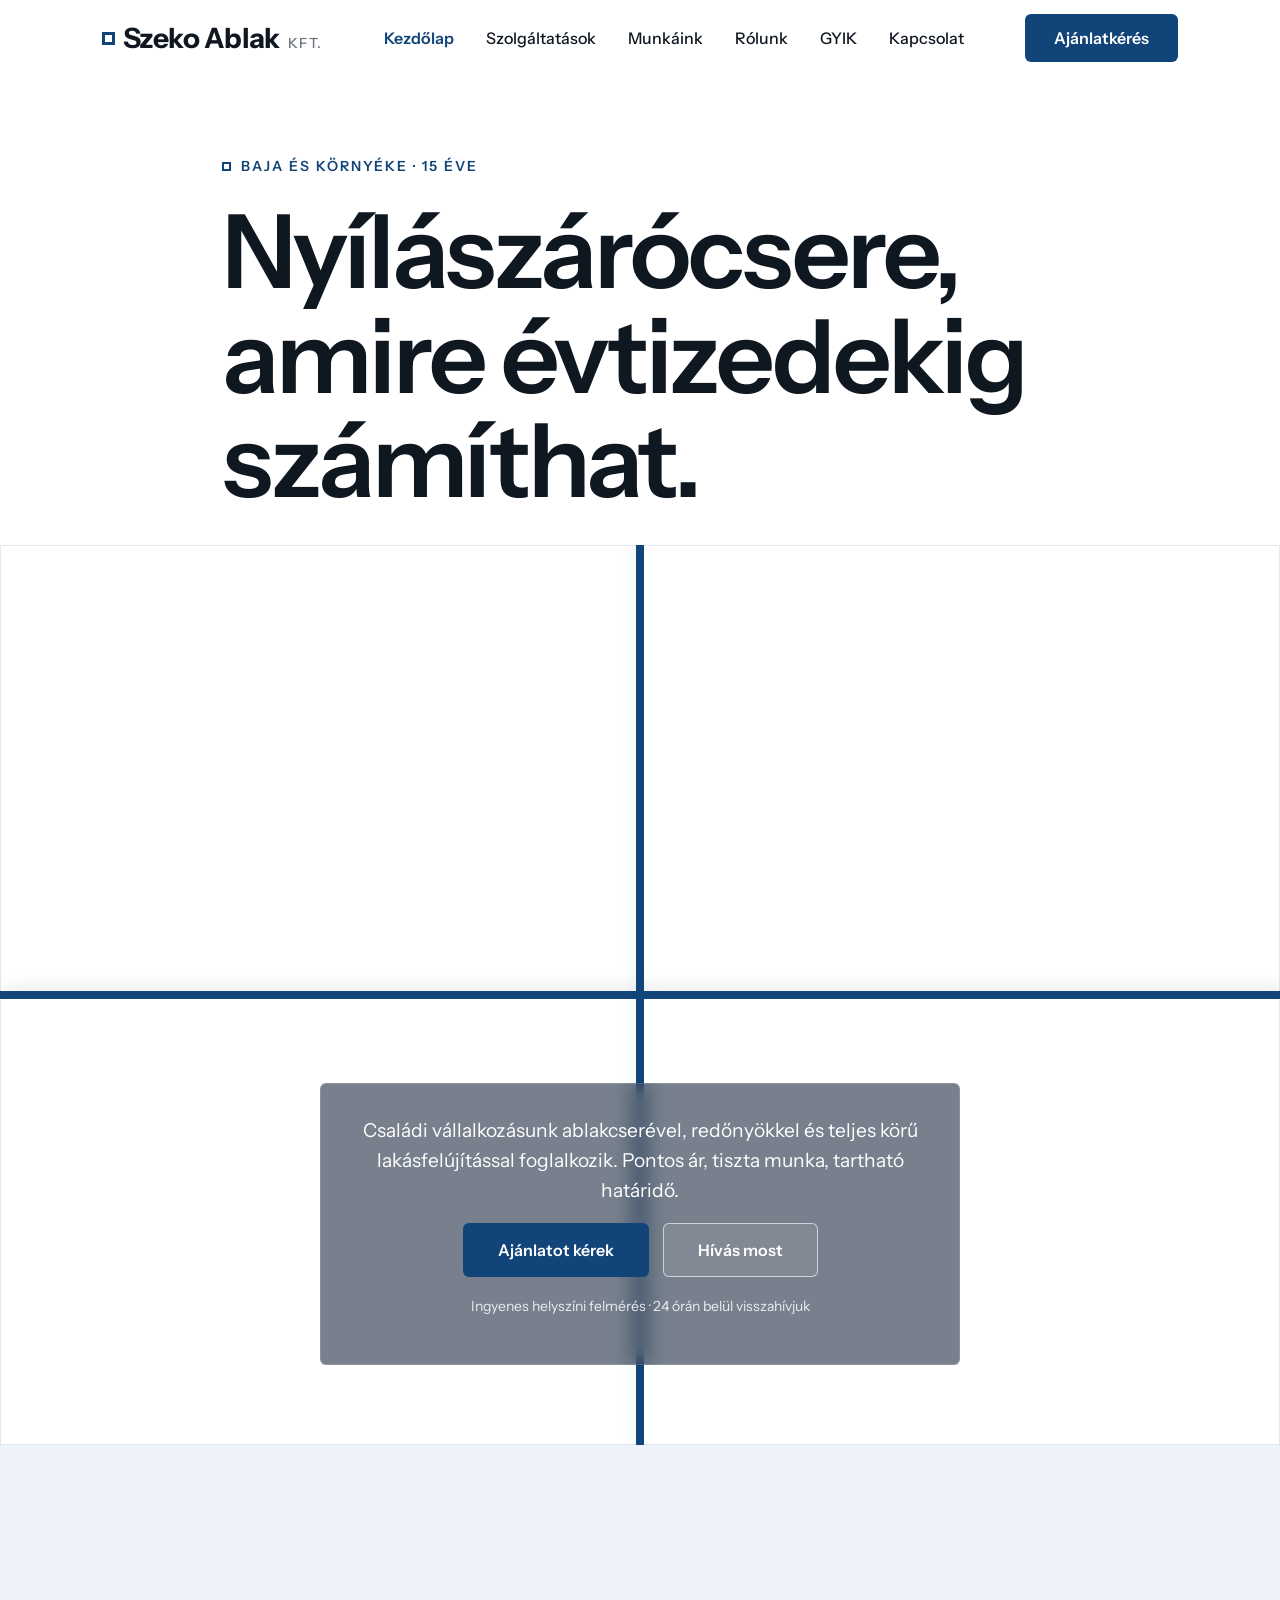
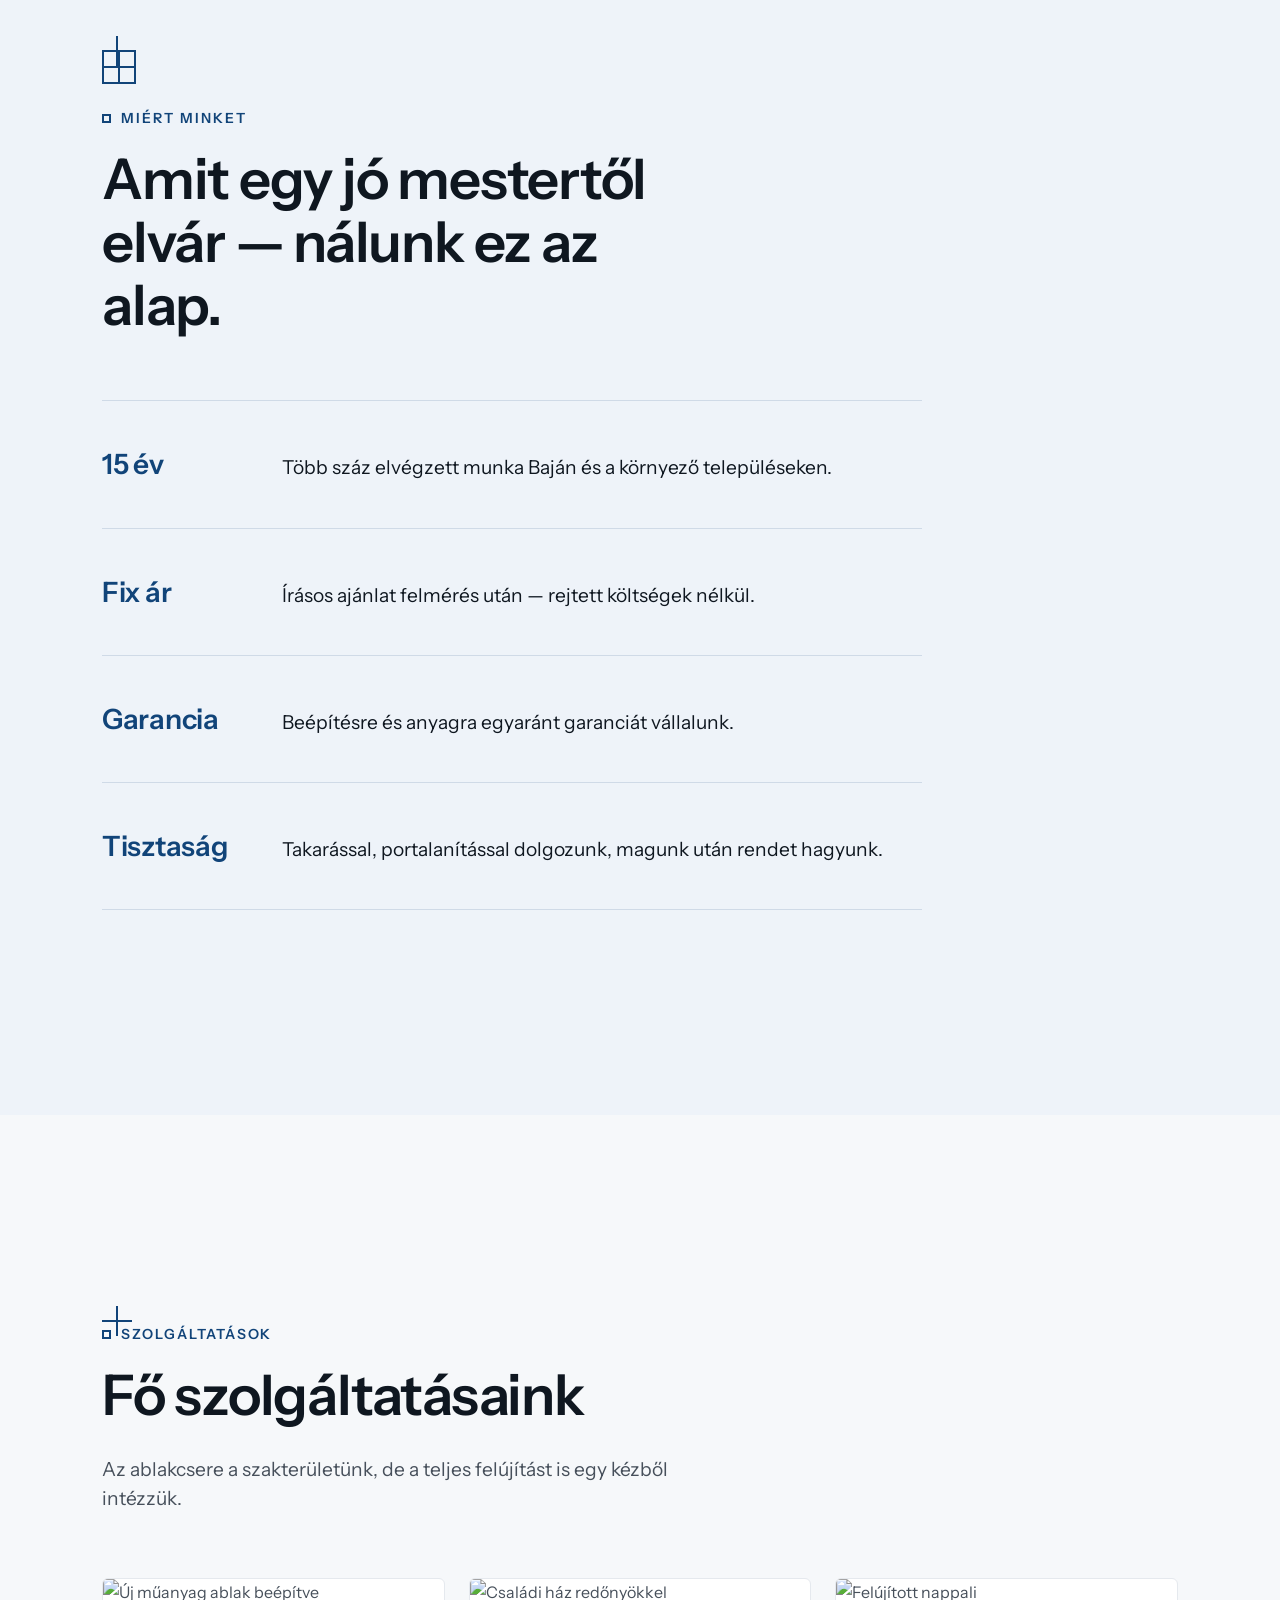
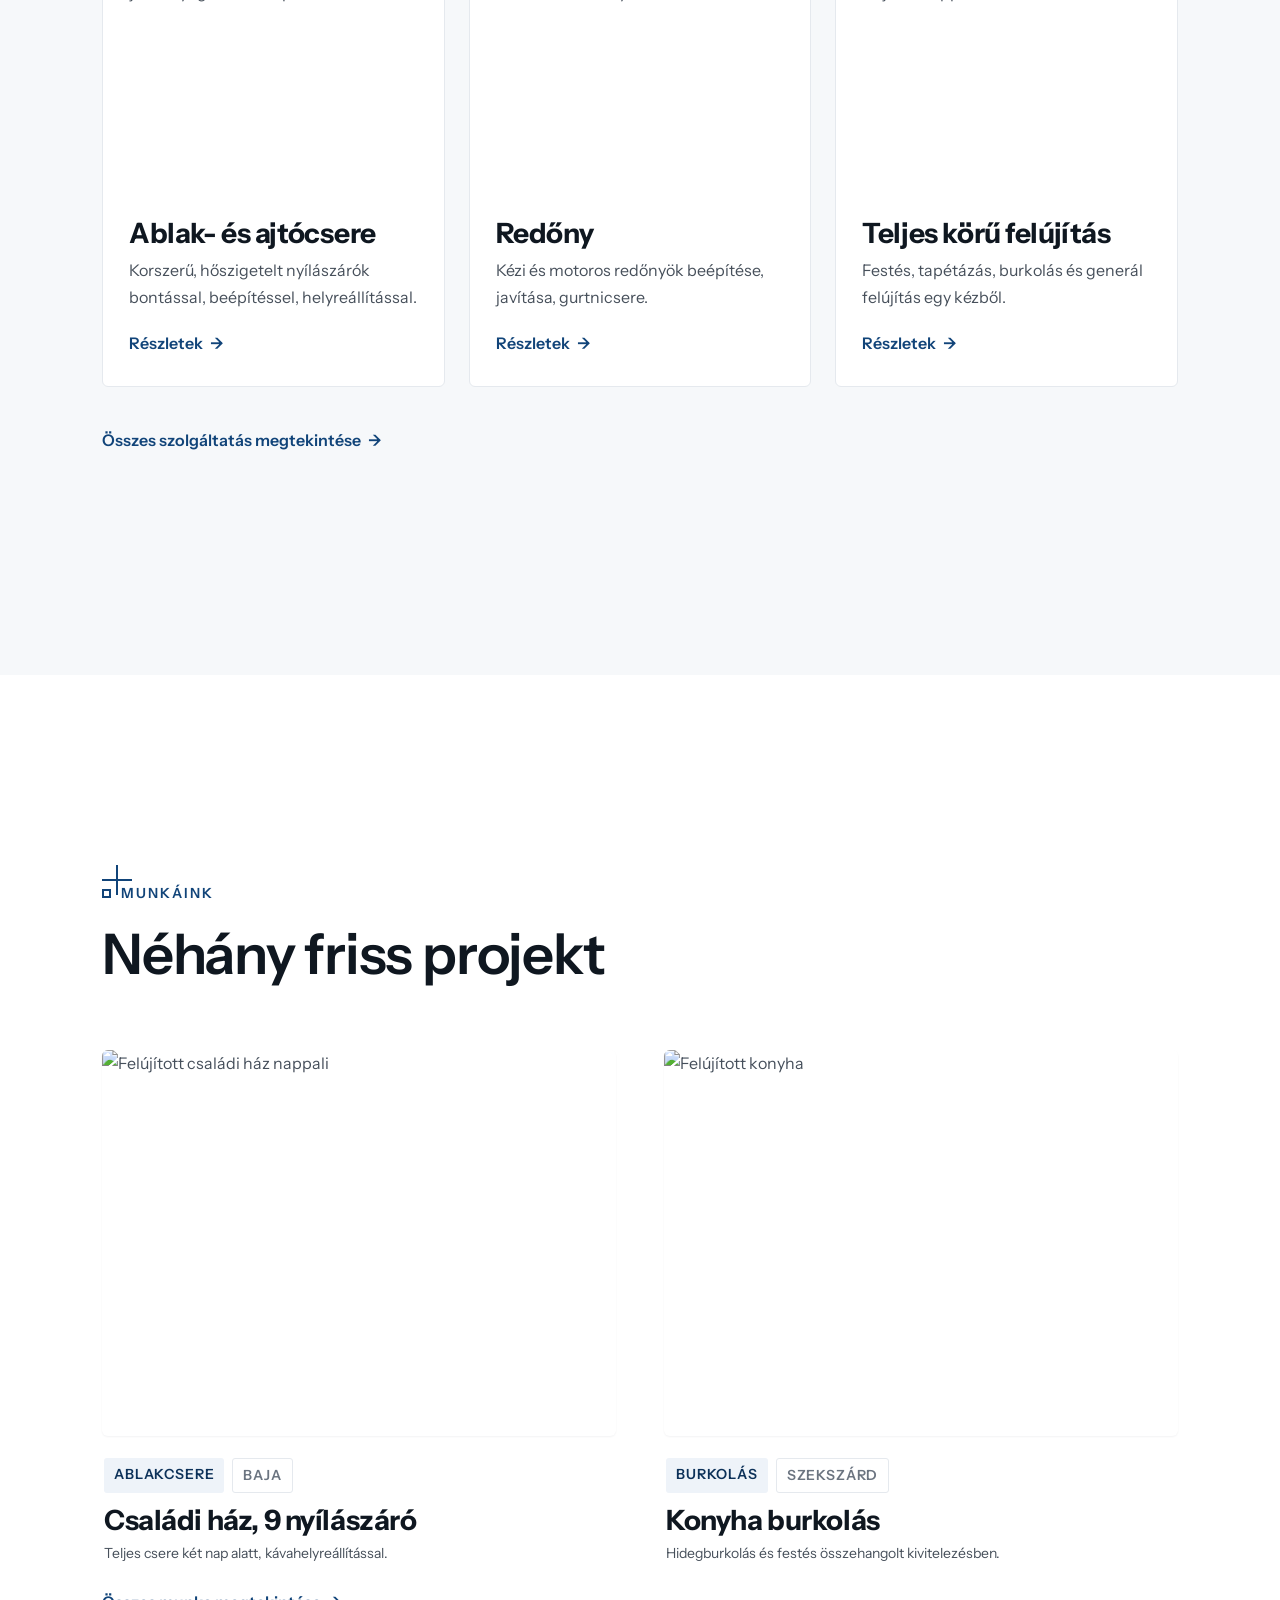
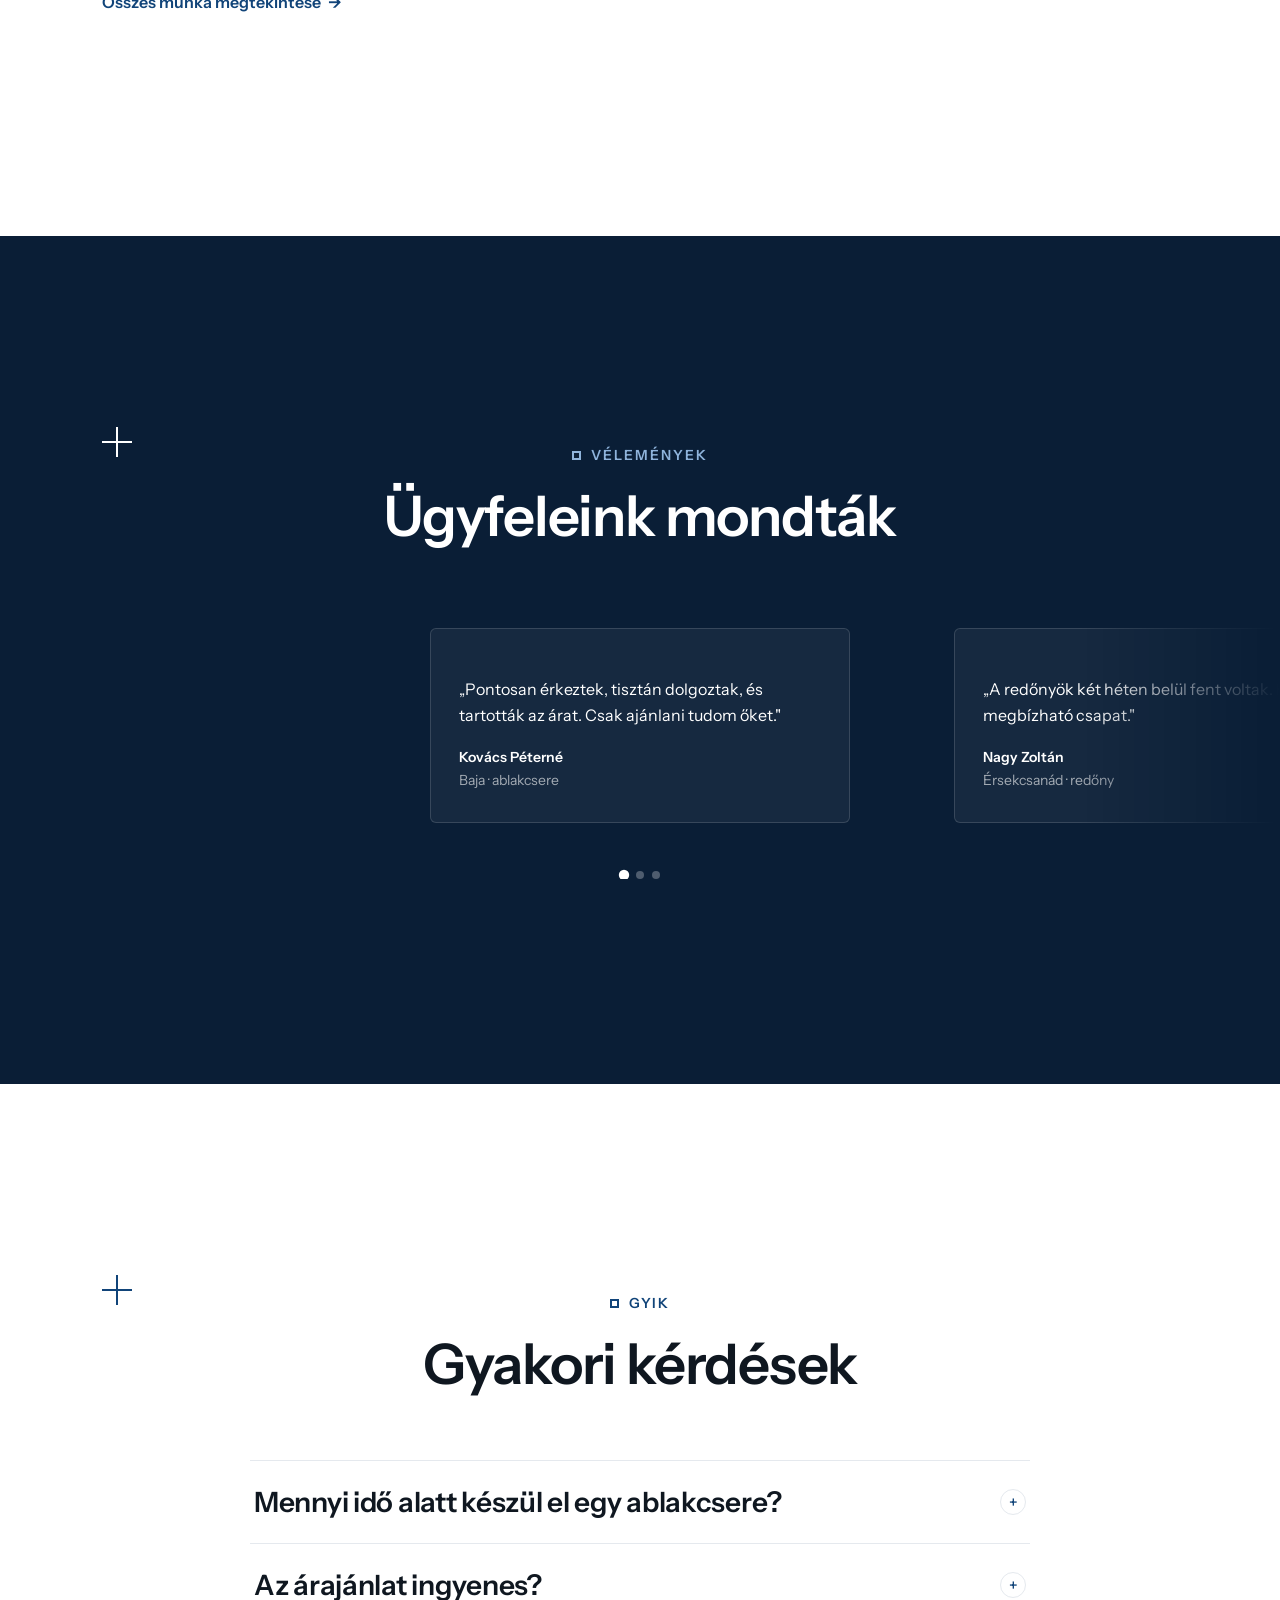
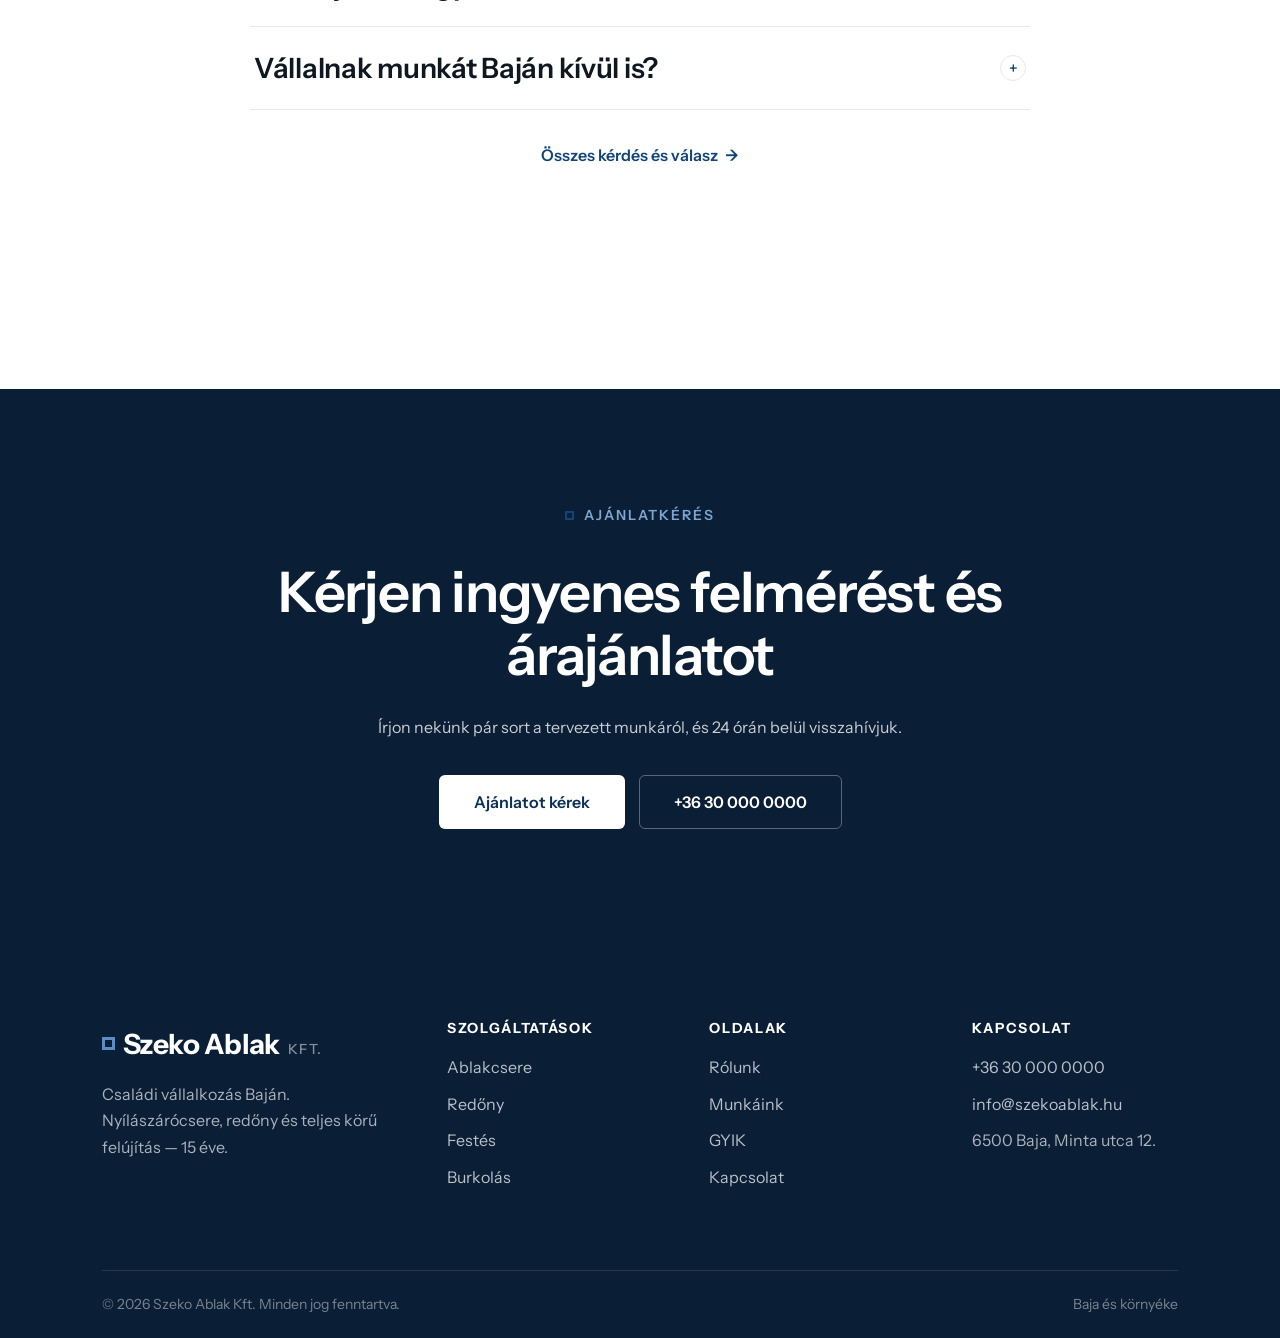
==== commit dd17cb85: "Add typography scale and motion system; apply both to index.html Introduces --text-* CSS custom prop" ====
--- a/index.html
+++ b/index.html
@@ -7,7 +7,8 @@
   <meta name="description" content="Családi vállalkozás Baján. Ablakcsere, ablakjavítás, redőny, festés, burkolás és teljes körű felújítás. Kérjen ingyenes árajánlatot!">
   <link rel="preconnect" href="https://fonts.googleapis.com">
   <link rel="preconnect" href="https://fonts.gstatic.com" crossorigin>
-  <link href="https://fonts.googleapis.com/css2?family=Familjen+Grotesk:wght@500;600;700&family=Instrument+Sans:wght@400;500;600&display=swap" rel="stylesheet">
+  <link href="https://fonts.googleapis.com/css2?family=Instrument+Sans:wght@400;500;600&display=swap" rel="stylesheet">
+  <link rel="stylesheet" href="https://api.fontshare.com/v2/css?f[]=clash-display@500,600,700&display=swap">
   <link rel="stylesheet" href="assets/style.css">
 </head>
 <body>
@@ -40,50 +41,62 @@
   <main>
 
     <!-- Hero -->
-    <section class="hero">
-      <div class="container">
-        <div class="hero-inner">
-          <p class="eyebrow">Baja és környéke · 15 éve</p>
-          <h1>Nyílászárócsere, amire évtizedekig számíthat.</h1>
-          <p class="lead">Családi vállalkozásunk ablakcserével, redőnyökkel és teljes körű lakásfelújítással foglalkozik. Pontos ár, tiszta munka, tartható határidő.</p>
-          <div class="hero-actions">
-            <a class="btn btn--primary btn--lg" href="kapcsolat.html">Ajánlatot kérek</a>
-            <a class="btn btn--ghost btn--lg" href="tel:+36300000000">Hívás most</a>
+    <section class="hero" id="hero">
+      <div class="container hero-top">
+        <p class="eyebrow">Baja és környéke · 15 éve</p>
+        <h1>Nyílászárócsere,<br>amire évtizedekig<br>számíthat.</h1>
+      </div>
+
+      <!-- Signature moment: window-frame scroll reveal -->
+      <div class="window-stage" id="windowStage">
+        <div class="window-behind">
+          <img src="https://images.unsplash.com/photo-1600607687939-ce8a6c25118c?q=80&w=1800&auto=format&fit=crop" alt="" role="presentation">
+        </div>
+        <div class="window-frame" aria-hidden="true">
+          <span class="mullion mullion--v"></span>
+          <span class="mullion mullion--h"></span>
+          <span class="pane pane--tl"></span>
+          <span class="pane pane--tr"></span>
+          <span class="pane pane--bl"></span>
+          <span class="pane pane--br"></span>
+        </div>
+        <div class="window-copy">
+          <div class="window-copy-panel">
+            <p class="lead">Családi vállalkozásunk ablakcserével, redőnyökkel és teljes körű lakásfelújítással foglalkozik. Pontos ár, tiszta munka, tartható határidő.</p>
+            <div class="hero-actions">
+              <a class="btn btn--primary btn--lg" href="kapcsolat.html">Ajánlatot kérek</a>
+              <a class="btn btn--ghost btn--lg" href="tel:+36300000000">Hívás most</a>
+            </div>
+            <p class="hero-note">Ingyenes helyszíni felmérés · 24 órán belül visszahívjuk</p>
           </div>
-          <p class="hero-note">Ingyenes helyszíni felmérés · 24 órán belül visszahívjuk</p>
-        </div>
-        <div class="hero-media frame reveal">
-          <img src="https://images.unsplash.com/photo-1600585154340-be6161a56a0c?q=80&w=1800&auto=format&fit=crop" alt="Modern családi ház új nyílászárókkal" width="1800" height="900" fetchpriority="high">
         </div>
       </div>
     </section>
 
     <!-- Why choose us -->
-    <section class="section">
-      <div class="container">
+    <section class="section section--tint" id="whyus">
+      <div class="container">
+        <span class="section-divider" aria-hidden="true"><span></span><span></span></span>
         <div class="section-head reveal">
+          <span class="window-echo" aria-hidden="true"></span>
           <p class="eyebrow">Miért minket</p>
-          <h2>Amit egy jó mestertől elvár — nálunk ez az alap.</h2>
-        </div>
-        <div class="feature-grid">
-          <article class="feature reveal">
-            <span class="feature-num">15 év</span>
-            <h3>Tapasztalat</h3>
+          <h2 class="text-emphasis">Amit egy jó mestertől elvár — nálunk ez az alap.</h2>
+        </div>
+        <div class="statement-list" data-stagger-group>
+          <article class="statement reveal-stagger">
+            <span class="statement-num">15 év</span>
             <p>Több száz elvégzett munka Baján és a környező településeken.</p>
           </article>
-          <article class="feature reveal">
-            <span class="feature-num">Fix ár</span>
-            <h3>Pontos árajánlat</h3>
+          <article class="statement reveal-stagger">
+            <span class="statement-num">Fix ár</span>
             <p>Írásos ajánlat felmérés után — rejtett költségek nélkül.</p>
           </article>
-          <article class="feature reveal">
-            <span class="feature-num">Garancia</span>
-            <h3>Garantált minőség</h3>
+          <article class="statement reveal-stagger">
+            <span class="statement-num">Garancia</span>
             <p>Beépítésre és anyagra egyaránt garanciát vállalunk.</p>
           </article>
-          <article class="feature reveal">
-            <span class="feature-num">Tisztaság</span>
-            <h3>Rendezett munkavégzés</h3>
+          <article class="statement reveal-stagger">
+            <span class="statement-num">Tisztaság</span>
             <p>Takarással, portalanítással dolgozunk, magunk után rendet hagyunk.</p>
           </article>
         </div>
@@ -91,15 +104,16 @@
     </section>
 
     <!-- Main services -->
-    <section class="section section--surface">
-      <div class="container">
+    <section class="section section--surface" id="szolgaltatasaink">
+      <div class="container">
+        <span class="section-divider" aria-hidden="true"><span></span><span></span></span>
         <div class="section-head reveal">
           <p class="eyebrow">Szolgáltatások</p>
-          <h2>Fő szolgáltatásaink</h2>
+          <h2 class="text-emphasis">Fő szolgáltatásaink</h2>
           <p class="lead">Az ablakcsere a szakterületünk, de a teljes felújítást is egy kézből intézzük.</p>
         </div>
-        <div class="service-grid">
-          <article class="service-card reveal">
+        <div class="service-grid" data-stagger-group data-hover-spotlight>
+          <article class="service-card reveal-stagger">
             <img src="https://images.unsplash.com/photo-1449247709967-d4461a6a6103?q=80&w=1200&auto=format&fit=crop" alt="Új műanyag ablak beépítve" loading="lazy" width="1200" height="750">
             <div class="service-card-body">
               <h3>Ablak- és ajtócsere</h3>
@@ -107,7 +121,7 @@
               <a class="text-link" href="szolgaltatasok.html#ablakcsere">Részletek</a>
             </div>
           </article>
-          <article class="service-card reveal">
+          <article class="service-card reveal-stagger">
             <img src="https://images.unsplash.com/photo-1523217582562-09d0def993a6?q=80&w=1200&auto=format&fit=crop" alt="Családi ház redőnyökkel" loading="lazy" width="1200" height="750">
             <div class="service-card-body">
               <h3>Redőny</h3>
@@ -115,7 +129,7 @@
               <a class="text-link" href="szolgaltatasok.html#redony">Részletek</a>
             </div>
           </article>
-          <article class="service-card reveal">
+          <article class="service-card reveal-stagger">
             <img src="https://images.unsplash.com/photo-1600210492486-724fe5c67fb0?q=80&w=1200&auto=format&fit=crop" alt="Felújított nappali" loading="lazy" width="1200" height="750">
             <div class="service-card-body">
               <h3>Teljes körű felújítás</h3>
@@ -131,15 +145,18 @@
     </section>
 
     <!-- Featured projects -->
-    <section class="section">
-      <div class="container">
+    <section class="section" id="munkaink">
+      <div class="container">
+        <span class="section-divider" aria-hidden="true"><span></span><span></span></span>
         <div class="section-head reveal">
           <p class="eyebrow">Munkáink</p>
-          <h2>Néhány friss projekt</h2>
-        </div>
-        <div class="masonry">
-          <article class="project-card reveal">
-            <img src="https://images.unsplash.com/photo-1600607687939-ce8a6c25118c?q=80&w=1200&auto=format&fit=crop" alt="Felújított családi ház nappali" loading="lazy" width="1200" height="800">
+          <h2 class="text-emphasis">Néhány friss projekt</h2>
+        </div>
+        <div class="project-grid" data-stagger-group>
+          <article class="project-card reveal-stagger">
+            <div class="project-card-media reveal-clip" data-clip-from="left">
+              <img src="https://images.unsplash.com/photo-1600607687939-ce8a6c25118c?q=80&w=1600&auto=format&fit=crop" alt="Felújított családi ház nappali" loading="lazy" width="1600" height="1100" data-parallax>
+            </div>
             <div class="project-card-body">
               <div class="project-meta">
                 <span class="tag tag--service">Ablakcsere</span>
@@ -149,8 +166,10 @@
               <p>Teljes csere két nap alatt, kávahelyreállítással.</p>
             </div>
           </article>
-          <article class="project-card reveal">
-            <img src="https://images.unsplash.com/photo-1556911220-bff31c812dba?q=80&w=1200&auto=format&fit=crop" alt="Felújított konyha" loading="lazy" width="1200" height="900">
+          <article class="project-card reveal-stagger">
+            <div class="project-card-media reveal-clip" data-clip-from="right">
+              <img src="https://images.unsplash.com/photo-1556911220-bff31c812dba?q=80&w=1600&auto=format&fit=crop" alt="Felújított konyha" loading="lazy" width="1600" height="1200" data-parallax>
+            </div>
             <div class="project-card-body">
               <div class="project-meta">
                 <span class="tag tag--service">Burkolás</span>
@@ -160,17 +179,6 @@
               <p>Hidegburkolás és festés összehangolt kivitelezésben.</p>
             </div>
           </article>
-          <article class="project-card reveal">
-            <img src="https://images.unsplash.com/photo-1493809842364-78817add7ffb?q=80&w=1200&auto=format&fit=crop" alt="Világos felújított nappali" loading="lazy" width="1200" height="800">
-            <div class="project-card-body">
-              <div class="project-meta">
-                <span class="tag tag--service">Festés</span>
-                <span class="tag tag--location">Bácsalmás</span>
-              </div>
-              <h3>Nappali és hálószoba festés</h3>
-              <p>Glettelés, festés két rétegben, bútormozgatással.</p>
-            </div>
-          </article>
         </div>
         <p style="margin-top:24px;" class="reveal">
           <a class="text-link" href="munkaink.html">Összes munka megtekintése</a>
@@ -179,55 +187,66 @@
     </section>
 
     <!-- Reviews -->
-    <section class="section section--surface">
-      <div class="container">
+    <section class="section section--dark" id="velemenyek">
+      <div class="container">
+        <span class="section-divider section-divider--light" aria-hidden="true"><span></span><span></span></span>
         <div class="section-head section-head--center reveal">
-          <p class="eyebrow">Vélemények</p>
-          <h2>Ügyfeleink mondták</h2>
-        </div>
-        <div class="review-grid">
-          <figure class="review reveal">
-            <span class="review-stars" aria-label="5 csillag">★★★★★</span>
+          <p class="eyebrow eyebrow--light">Vélemények</p>
+          <h2 class="text-emphasis">Ügyfeleink mondták</h2>
+        </div>
+      </div>
+      <div class="reviews-viewport">
+        <div class="reviews-track" id="reviewsTrack">
+          <figure class="review">
+            <span class="review-stars" aria-label="5 csillag">
+              <span class="review-stars-fill">★★★★★</span>
+            </span>
             <blockquote>„Pontosan érkeztek, tisztán dolgoztak, és tartották az árat. Csak ajánlani tudom őket."</blockquote>
             <figcaption><strong>Kovács Péterné</strong>Baja · ablakcsere</figcaption>
           </figure>
-          <figure class="review reveal">
-            <span class="review-stars" aria-label="5 csillag">★★★★★</span>
+          <figure class="review">
+            <span class="review-stars" aria-label="5 csillag">
+              <span class="review-stars-fill">★★★★★</span>
+            </span>
             <blockquote>„A redőnyök két héten belül fent voltak. Korrekt, megbízható csapat."</blockquote>
             <figcaption><strong>Nagy Zoltán</strong>Érsekcsanád · redőny</figcaption>
           </figure>
-          <figure class="review reveal">
-            <span class="review-stars" aria-label="5 csillag">★★★★★</span>
+          <figure class="review">
+            <span class="review-stars" aria-label="5 csillag">
+              <span class="review-stars-fill">★★★★★</span>
+            </span>
             <blockquote>„A teljes lakásfelújítást rájuk bíztuk. Végig lehetett tudni, mi mikor történik."</blockquote>
             <figcaption><strong>Szabó Andrea</strong>Baja · felújítás</figcaption>
           </figure>
         </div>
+        <div class="reviews-dots" id="reviewsDots"></div>
       </div>
     </section>
 
     <!-- FAQ preview -->
     <section class="section">
       <div class="container">
+        <span class="section-divider" aria-hidden="true"><span></span><span></span></span>
         <div class="section-head section-head--center reveal">
           <p class="eyebrow">GYIK</p>
-          <h2>Gyakori kérdések</h2>
-        </div>
-        <div class="faq-list reveal">
-          <div class="faq-item">
+          <h2 class="text-emphasis">Gyakori kérdések</h2>
+        </div>
+        <div class="faq-list" data-faq data-stagger-group>
+          <div class="faq-item reveal-stagger">
             <button class="faq-q" aria-expanded="false">
               Mennyi idő alatt készül el egy ablakcsere?
               <span class="icon" aria-hidden="true">+</span>
             </button>
             <div class="faq-a"><div class="faq-a-inner">Egy átlagos családi háznál a csere jellemzően 1–2 munkanap, a helyreállítással együtt.</div></div>
           </div>
-          <div class="faq-item">
+          <div class="faq-item reveal-stagger">
             <button class="faq-q" aria-expanded="false">
               Az árajánlat ingyenes?
               <span class="icon" aria-hidden="true">+</span>
             </button>
             <div class="faq-a"><div class="faq-a-inner">Igen. A helyszíni felmérés és az írásos árajánlat is díjmentes, kötelezettség nélkül.</div></div>
           </div>
-          <div class="faq-item">
+          <div class="faq-item reveal-stagger">
             <button class="faq-q" aria-expanded="false">
               Vállalnak munkát Baján kívül is?
               <span class="icon" aria-hidden="true">+</span>
@@ -245,7 +264,7 @@
     <section class="cta-band">
       <div class="container">
         <p class="eyebrow" style="color:#7fa6d1;">Ajánlatkérés</p>
-        <h2>Kérjen ingyenes felmérést és árajánlatot</h2>
+        <h2 class="text-emphasis">Kérjen ingyenes felmérést és árajánlatot</h2>
         <p>Írjon nekünk pár sort a tervezett munkáról, és 24 órán belül visszahívjuk.</p>
         <div class="cta-actions">
           <a class="btn btn--light btn--lg" href="kapcsolat.html">Ajánlatot kérek</a>
@@ -300,6 +319,8 @@
     </div>
   </footer>
 
+  <script src="https://cdn.jsdelivr.net/npm/gsap@3.12.5/dist/gsap.min.js"></script>
+  <script src="https://cdn.jsdelivr.net/npm/gsap@3.12.5/dist/ScrollTrigger.min.js"></script>
   <script src="assets/main.js" defer></script>
 </body>
 </html>
--- a/assets/style.css
+++ b/assets/style.css
@@ -17,11 +17,20 @@
   --radius: 6px;
   --shadow-sm: 0 1px 2px rgba(15, 23, 32, 0.05);
   --shadow-md: 0 8px 28px rgba(15, 23, 32, 0.09);
-  --font-display: "Familjen Grotesk", "Instrument Sans", sans-serif;
+  --font-display: "Clash Display", "Instrument Sans", sans-serif;
   --font-body: "Instrument Sans", "Segoe UI", sans-serif;
   --container: 1140px;
   --gutter: clamp(20px, 4vw, 32px);
-  --section: clamp(72px, 9vw, 128px);
+  --section: clamp(140px, 16vw, 220px);
+
+  /* Typographic scale — every font-size in the site must reference one of
+     these tokens; no ad-hoc values. */
+  --text-hero: clamp(3rem, 8vw, 7rem);          /* only the H1 on hero sections */
+  --text-h2: clamp(2rem, 5vw, 3.5rem);          /* section titles */
+  --text-h3: clamp(1.25rem, 2.5vw, 1.75rem);    /* card titles, subsection titles */
+  --text-lead: clamp(1.125rem, 1.5vw, 1.375rem); /* intro/lead paragraphs */
+  --text-body: 1rem;                             /* regular body text */
+  --text-small: 0.875rem;                        /* labels, meta info */
 }
 
 *,
@@ -29,14 +38,17 @@
 *::after { box-sizing: border-box; }
 
 html {
-  scroll-behavior: smooth;
+  /* No scroll-behavior:smooth — GSAP explicitly warns this fights ScrollTrigger's
+     own scroll-position reads, causing pinned elements (the hero window) to
+     transiently miscalculate their spacer position during scroll: fixed/pinned
+     content visibly jumps to the wrong place mid-scroll. */
   -webkit-text-size-adjust: 100%;
 }
 
 body {
   margin: 0;
   font-family: var(--font-body);
-  font-size: 1.0625rem;
+  font-size: var(--text-body);
   line-height: 1.65;
   color: var(--body);
   background: var(--bg);
@@ -67,15 +79,15 @@
   font-weight: 700;
 }
 
-h1 { font-size: clamp(2.4rem, 6vw, 4.1rem); }
-h2 { font-size: clamp(1.85rem, 4vw, 2.75rem); }
-h3 { font-size: clamp(1.25rem, 2.4vw, 1.55rem); letter-spacing: -0.015em; }
-h4 { font-size: 1.1rem; letter-spacing: -0.01em; }
+h1 { font-size: var(--text-hero); font-weight: 600; line-height: 1.02; letter-spacing: -0.03em; }
+h2 { font-size: var(--text-h2); font-weight: 600; }
+h3 { font-size: var(--text-h3); letter-spacing: -0.015em; }
+h4 { font-size: var(--text-small); letter-spacing: -0.01em; }
 
 p { margin: 0 0 1em; }
 
 .lead {
-  font-size: clamp(1.1rem, 2vw, 1.3rem);
+  font-size: var(--text-lead);
   line-height: 1.55;
   color: var(--body);
   max-width: 34em;
@@ -85,7 +97,7 @@
   display: inline-flex;
   align-items: center;
   gap: 10px;
-  font-size: 0.8rem;
+  font-size: var(--text-small);
   font-weight: 600;
   letter-spacing: 0.14em;
   text-transform: uppercase;
@@ -135,7 +147,7 @@
   border-radius: var(--radius);
   border: 1px solid transparent;
   font-family: var(--font-body);
-  font-size: 1rem;
+  font-size: var(--text-body);
   font-weight: 600;
   line-height: 1;
   cursor: pointer;
@@ -162,7 +174,7 @@
 }
 .btn--light:hover { background: var(--blue-tint); color: var(--blue-dark); }
 
-.btn--lg { padding: 18px 34px; font-size: 1.05rem; }
+.btn--lg { padding: 18px 34px; font-size: var(--text-body); }
 
 .text-link {
   font-weight: 600;
@@ -206,7 +218,7 @@
 .brand {
   font-family: var(--font-display);
   font-weight: 700;
-  font-size: 1.22rem;
+  font-size: var(--text-h3);
   letter-spacing: -0.02em;
   color: var(--ink);
   display: inline-flex;
@@ -225,7 +237,7 @@
 
 .brand small {
   font-family: var(--font-body);
-  font-size: 0.72rem;
+  font-size: var(--text-small);
   font-weight: 500;
   letter-spacing: 0.1em;
   text-transform: uppercase;
@@ -247,7 +259,7 @@
   border-radius: var(--radius);
   color: var(--ink);
   font-weight: 500;
-  font-size: 0.98rem;
+  font-size: var(--text-body);
   transition: background-color 0.15s ease, color 0.15s ease;
 }
 
@@ -307,13 +319,13 @@
 /* ---------- Hero ---------- */
 
 .hero {
-  padding-top: clamp(140px, 18vw, 200px);
-  padding-bottom: clamp(48px, 6vw, 80px);
-}
-
-.hero-inner { max-width: 760px; }
-
-.hero .lead { margin-top: 8px; }
+  padding-top: clamp(96px, 12vw, 152px);
+  padding-bottom: 0;
+}
+
+.hero-top { max-width: 900px; margin-bottom: clamp(20px, 3vw, 32px); }
+.hero-top .eyebrow { margin-bottom: 22px; }
+.hero-top h1 { margin: 0; }
 
 .hero-actions {
   display: flex;
@@ -324,12 +336,153 @@
 
 .hero-note {
   margin-top: 18px;
-  font-size: 0.92rem;
+  font-size: var(--text-small);
   color: var(--muted);
 }
 
-.hero-media { margin-top: clamp(40px, 6vw, 64px); }
-.hero-media img { aspect-ratio: 16 / 8; }
+/* ---------- Signature moment: window-frame scroll reveal ---------- */
+
+.window-stage {
+  position: relative;
+  height: 100vh;
+  min-height: 560px;
+  max-height: 900px;
+  overflow: hidden;
+  background: var(--bg);
+}
+
+.window-behind {
+  position: absolute;
+  inset: 0;
+}
+
+.window-behind img {
+  width: 100%;
+  height: 100%;
+  object-fit: cover;
+  filter: saturate(1.05) contrast(1.03);
+}
+
+.window-behind::after {
+  content: "";
+  position: absolute;
+  inset: 0;
+  background: linear-gradient(180deg, rgba(10, 30, 54, 0.05) 0%, rgba(10, 30, 54, 0.25) 45%, rgba(10, 30, 54, 0.78) 100%);
+}
+
+.window-copy {
+  position: absolute;
+  left: 0;
+  right: 0;
+  bottom: clamp(40px, 7vw, 80px);
+  z-index: 3;
+  text-align: center;
+  padding: clamp(24px, 4vw, 40px) var(--gutter) 0;
+}
+
+.window-copy-panel {
+  display: inline-flex;
+  flex-direction: column;
+  align-items: center;
+  gap: 18px;
+  max-width: 640px;
+  margin-inline: auto;
+  padding: clamp(24px, 3vw, 32px) clamp(24px, 4vw, 40px);
+  background: rgba(8, 24, 46, 0.55);
+  backdrop-filter: blur(10px);
+  -webkit-backdrop-filter: blur(10px);
+  border: 1px solid rgba(255, 255, 255, 0.14);
+  border-radius: var(--radius);
+}
+
+.window-copy .lead {
+  color: #fff;
+  max-width: 30em;
+  margin: 0 auto;
+}
+
+.window-copy .hero-actions { justify-content: center; margin-top: 0; }
+.window-copy .hero-note { color: rgba(255, 255, 255, 0.85); margin-top: 0; }
+
+.window-copy .btn--ghost {
+  color: #fff;
+  border-color: rgba(255, 255, 255, 0.6);
+  background: rgba(255, 255, 255, 0.08);
+}
+.window-copy .btn--ghost:hover { border-color: #fff; background: rgba(255, 255, 255, 0.16); color: #fff; }
+
+.window-frame {
+  position: absolute;
+  inset: 0;
+  z-index: 2;
+  perspective: 2400px;
+}
+
+.pane {
+  position: absolute;
+  width: 50%;
+  height: 50%;
+  background: #fff;
+  box-shadow: inset 0 0 0 1px rgba(17, 68, 121, 0.12), 6px 0 24px rgba(15, 23, 32, 0.16);
+  transform-style: preserve-3d;
+  will-change: transform;
+}
+
+.pane--tl { top: 0; left: 0; transform-origin: left top; }
+.pane--tr { top: 0; right: 0; transform-origin: right top; }
+.pane--bl { bottom: 0; left: 0; transform-origin: left bottom; }
+.pane--br { bottom: 0; right: 0; transform-origin: right bottom; }
+
+.mullion {
+  position: absolute;
+  background: var(--blue);
+  z-index: 3;
+}
+.mullion--v { top: 0; bottom: 0; left: 50%; width: 8px; margin-left: -4px; }
+.mullion--h { left: 0; right: 0; top: 50%; height: 8px; margin-top: -4px; }
+
+/* ---------- Motion system: text-emphasis (heading scale-in) ---------- */
+
+.text-emphasis {
+  opacity: 0;
+  transform: scale(0.9);
+  transform-origin: left center;
+  transition: opacity 0.6s ease, transform 0.6s ease;
+}
+.section-head--center .text-emphasis,
+.cta-band .text-emphasis { transform-origin: center; }
+.text-emphasis.is-visible { opacity: 1; transform: scale(1); }
+
+/* Small echo of the window motif on section heads */
+.window-echo {
+  display: block;
+  width: 34px;
+  height: 34px;
+  margin-bottom: 20px;
+  position: relative;
+  border: 2px solid var(--blue);
+}
+.window-echo::before,
+.window-echo::after {
+  content: "";
+  position: absolute;
+  background: var(--blue);
+}
+.window-echo::before { top: 0; bottom: 0; left: 50%; width: 2px; margin-left: -1px; }
+.window-echo::after { left: 0; right: 0; top: 50%; height: 2px; margin-top: -1px; }
+
+@media (max-width: 767px) {
+  .window-stage { height: auto; min-height: 0; }
+  .window-frame { display: none; }
+  .window-behind { position: relative; height: 60vh; min-height: 380px; }
+  .window-behind::after { display: none; }
+  .window-copy { position: relative; inset: auto; bottom: auto; padding: 28px var(--gutter) clamp(48px, 10vw, 72px); background: var(--bg); }
+  .window-copy-panel { background: none; backdrop-filter: none; -webkit-backdrop-filter: none; border: 0; padding: 0; max-width: none; }
+  .window-copy .lead { color: var(--body); }
+  .window-copy .hero-note { color: var(--muted); }
+  .window-copy .btn--ghost { color: var(--ink); border-color: var(--line); background: none; }
+  .window-copy .btn--ghost:hover { border-color: var(--ink); background: none; }
+}
 
 /* Subpage hero */
 .page-hero {
@@ -339,30 +492,43 @@
 }
 .page-hero .lead { margin-bottom: 0; }
 
-/* ---------- Feature list (Why us) ---------- */
-
-.feature-grid {
-  display: grid;
-  grid-template-columns: repeat(4, 1fr);
-  gap: clamp(28px, 4vw, 44px);
-}
-
-.feature {
-  border-top: 2px solid var(--ink);
-  padding-top: 22px;
-}
-
-.feature h3 { font-size: 1.15rem; margin-bottom: 8px; }
-.feature p { font-size: 0.98rem; margin: 0; }
-
-.feature-num {
+/* ---------- Why us: single-idea statement list ---------- */
+
+.section--tint { background: var(--blue-tint); }
+
+.statement-list {
+  display: grid;
+  gap: 0;
+  max-width: 820px;
+}
+
+.statement {
+  display: grid;
+  grid-template-columns: 140px 1fr;
+  gap: clamp(20px, 4vw, 40px);
+  align-items: baseline;
+  padding-block: clamp(28px, 4vw, 40px);
+  border-top: 1px solid rgba(17, 68, 121, 0.14);
+}
+.statement:last-child { border-bottom: 1px solid rgba(17, 68, 121, 0.14); }
+
+.statement-num {
   font-family: var(--font-display);
-  font-size: 0.85rem;
+  font-size: var(--text-h3);
   font-weight: 600;
-  color: var(--muted);
-  display: block;
-  margin-bottom: 14px;
-  letter-spacing: 0.06em;
+  color: var(--blue);
+  letter-spacing: -0.01em;
+}
+
+.statement p {
+  font-size: var(--text-lead);
+  color: var(--ink);
+  margin: 0;
+  max-width: 34em;
+}
+
+@media (max-width: 620px) {
+  .statement { grid-template-columns: 1fr; gap: 6px; }
 }
 
 /* ---------- Service cards (home preview) ---------- */
@@ -380,7 +546,8 @@
   border-radius: var(--radius);
   background: #fff;
   overflow: hidden;
-  transition: box-shadow 0.2s ease, transform 0.2s ease, border-color 0.2s ease;
+  transition: box-shadow 0.2s ease, transform 0.2s ease, border-color 0.2s ease,
+              opacity 0.3s ease;
 }
 
 .service-card:hover {
@@ -389,7 +556,18 @@
   border-color: #d7dde4;
 }
 
-.service-card img { aspect-ratio: 16 / 10; object-fit: cover; width: 100%; }
+[data-hover-spotlight].is-spotlit .service-card:not(:hover) {
+  opacity: 0.55;
+}
+
+.service-card img {
+  aspect-ratio: 16 / 10;
+  object-fit: cover;
+  width: 100%;
+  transition: transform 0.5s cubic-bezier(0.16, 1, 0.3, 1);
+}
+
+.service-card:hover img { transform: scale(1.05); }
 
 .service-card-body {
   padding: 26px 26px 30px;
@@ -399,7 +577,7 @@
 }
 
 .service-card h3 { margin-bottom: 8px; }
-.service-card p { font-size: 0.98rem; margin-bottom: 20px; }
+.service-card p { font-size: var(--text-body); margin-bottom: 20px; }
 .service-card .text-link { margin-top: auto; }
 
 /* ---------- Service rows (services page) ---------- */
@@ -419,7 +597,7 @@
 
 .service-row-media img { aspect-ratio: 4 / 3; }
 
-.service-row h2 { font-size: clamp(1.6rem, 3vw, 2.15rem); }
+.service-row h2 { font-size: var(--text-h2); }
 
 .benefits {
   list-style: none;
@@ -433,7 +611,7 @@
   display: flex;
   gap: 12px;
   align-items: baseline;
-  font-size: 1rem;
+  font-size: var(--text-body);
 }
 
 .benefits li::before {
@@ -445,28 +623,37 @@
   transform: translateY(1px);
 }
 
-/* ---------- Projects masonry ---------- */
-
-.masonry {
-  columns: 3;
-  column-gap: 24px;
+/* ---------- Projects grid (large, 2-up) ---------- */
+
+.project-grid {
+  display: grid;
+  grid-template-columns: repeat(2, 1fr);
+  gap: clamp(28px, 4vw, 48px);
 }
 
 .project-card {
-  break-inside: avoid;
-  margin-bottom: 24px;
-  border: 1px solid var(--line);
-  border-radius: var(--radius);
-  background: #fff;
+  border-radius: var(--radius);
+  overflow: visible;
+  transition: transform 0.2s ease;
+}
+
+.project-card-media {
+  position: relative;
   overflow: hidden;
-  transition: box-shadow 0.2s ease, transform 0.2s ease;
-}
-
-.project-card:hover { box-shadow: var(--shadow-md); transform: translateY(-3px); }
-
-.project-card img { width: 100%; object-fit: cover; }
-
-.project-card-body { padding: 20px 22px 24px; }
+  border-radius: var(--radius);
+  box-shadow: var(--shadow-sm);
+  aspect-ratio: 4 / 3;
+}
+
+.project-card-media img {
+  width: 100%;
+  height: 100%;
+  object-fit: cover;
+  display: block;
+  filter: saturate(1.05) contrast(1.02);
+}
+
+.project-card-body { padding: 22px 2px 0; }
 
 .project-meta {
   display: flex;
@@ -476,7 +663,7 @@
 }
 
 .tag {
-  font-size: 0.76rem;
+  font-size: var(--text-small);
   font-weight: 600;
   letter-spacing: 0.06em;
   text-transform: uppercase;
@@ -486,45 +673,100 @@
 .tag--service { background: var(--blue-tint); color: var(--blue-dark); }
 .tag--location { border: 1px solid var(--line); color: var(--muted); }
 
-.project-card h3 { font-size: 1.12rem; margin-bottom: 6px; }
-.project-card p { font-size: 0.95rem; margin: 0; color: var(--body); }
-
-/* ---------- Reviews ---------- */
-
-.review-grid {
-  display: grid;
-  grid-template-columns: repeat(3, 1fr);
+.project-card h3 { font-size: var(--text-h3); margin-bottom: 6px; }
+.project-card p { font-size: var(--text-small); margin: 0; color: var(--body); }
+
+/* ---------- Reviews: dark section + carousel ---------- */
+
+.section--dark {
+  background: var(--navy);
+  color: rgba(255, 255, 255, 0.78);
+  padding-block: var(--section);
+  overflow: hidden;
+}
+
+.section--dark .eyebrow--light { color: #8fb4dc; }
+.section--dark .eyebrow--light::before { border-color: #8fb4dc; }
+.section--dark h2 { color: #fff; }
+
+.reviews-viewport {
+  overflow: hidden;
+  margin-top: clamp(40px, 6vw, 64px);
+  /* Generous inset + a wide fade zone so a neighbouring card recedes to
+     nothing well before any letterform would be legible at the hard edge —
+     a narrow fade still shows a bisected glyph, which reads as broken text
+     rather than an intentional peek. */
+  padding-inline: clamp(40px, 8vw, 160px);
+  -webkit-mask-image: linear-gradient(90deg, transparent 0, #000 200px, #000 calc(100% - 200px), transparent 100%);
+  mask-image: linear-gradient(90deg, transparent 0, #000 200px, #000 calc(100% - 200px), transparent 100%);
+}
+
+.reviews-track {
+  display: flex;
   gap: 24px;
+  width: max-content;
 }
 
 .review {
-  border: 1px solid var(--line);
-  border-radius: var(--radius);
-  background: #fff;
+  border: 1px solid rgba(255, 255, 255, 0.14);
+  border-radius: var(--radius);
+  background: rgba(255, 255, 255, 0.05);
   padding: 30px 28px;
   display: flex;
   flex-direction: column;
   gap: 18px;
+  width: min(420px, 82vw);
+  flex: none;
 }
 
 .review-stars {
-  color: var(--blue);
-  font-size: 0.85rem;
+  position: relative;
+  display: inline-block;
+  color: rgba(255, 255, 255, 0.18);
+  font-size: var(--text-small);
   letter-spacing: 3px;
+}
+
+.review-stars-fill {
+  position: absolute;
+  inset: 0;
+  color: #8fb4dc;
+  overflow: hidden;
+  width: 0%;
+  white-space: nowrap;
 }
 
 .review blockquote {
   margin: 0;
-  font-size: 1.02rem;
-  color: var(--ink);
+  font-size: var(--text-body);
+  color: #fff;
   line-height: 1.6;
 }
 
 .review figcaption {
-  font-size: 0.92rem;
-  color: var(--muted);
-}
-.review figcaption strong { color: var(--ink); font-weight: 600; display: block; }
+  font-size: var(--text-small);
+  color: rgba(255, 255, 255, 0.6);
+}
+.review figcaption strong { color: #fff; font-weight: 600; display: block; }
+
+.reviews-dots {
+  display: flex;
+  justify-content: center;
+  gap: 8px;
+  margin-top: 32px;
+}
+
+.reviews-dots button {
+  width: 8px;
+  height: 8px;
+  border-radius: 50%;
+  border: 0;
+  padding: 0;
+  background: rgba(255, 255, 255, 0.28);
+  cursor: pointer;
+  transition: background-color 0.2s ease, transform 0.2s ease;
+}
+.reviews-dots button.is-active { background: #fff; transform: scale(1.3); }
 
 /* ---------- FAQ accordion ---------- */
 
@@ -548,7 +790,7 @@
   cursor: pointer;
   text-align: left;
   font-family: var(--font-display);
-  font-size: 1.12rem;
+  font-size: var(--text-h3);
   font-weight: 600;
   letter-spacing: -0.01em;
   color: var(--ink);
@@ -562,28 +804,27 @@
   border-radius: 50%;
   display: grid;
   place-items: center;
-  font-size: 1rem;
+  font-size: var(--text-body);
   font-weight: 500;
   color: var(--blue);
-  transition: transform 0.22s ease, background-color 0.22s ease;
+  transition: background-color 0.22s ease, border-color 0.22s ease;
 }
 
 .faq-item.is-open .faq-q .icon {
-  transform: rotate(45deg);
   background: var(--blue-tint);
   border-color: transparent;
 }
 
+/* height/opacity are driven by GSAP (assets/main.js) for a snappier feel */
 .faq-a {
   overflow: hidden;
-  max-height: 0;
-  transition: max-height 0.28s ease;
+  height: 0;
 }
 
 .faq-a-inner {
   padding: 0 44px 26px 4px;
   color: var(--body);
-  font-size: 1rem;
+  font-size: var(--text-body);
 }
 
 /* ---------- CTA band ---------- */
@@ -632,14 +873,14 @@
 .stat strong {
   display: block;
   font-family: var(--font-display);
-  font-size: clamp(2rem, 4vw, 2.9rem);
+  font-size: var(--text-h2);
   font-weight: 700;
   letter-spacing: -0.03em;
   color: var(--ink);
   line-height: 1.05;
 }
 
-.stat span { font-size: 0.95rem; color: var(--muted); }
+.stat span { font-size: var(--text-small); color: var(--muted); }
 
 .about-split {
   display: grid;
@@ -678,13 +919,13 @@
   font-family: var(--font-display);
   font-weight: 700;
   color: var(--blue);
-  font-size: 1rem;
+  font-size: var(--text-body);
   display: block;
   margin-bottom: 4px;
 }
 
-.timeline h3 { font-size: 1.15rem; margin-bottom: 6px; }
-.timeline p { margin: 0; font-size: 0.98rem; }
+.timeline h3 { font-size: var(--text-h3); margin-bottom: 6px; }
+.timeline p { margin: 0; font-size: var(--text-body); }
 
 /* Team */
 .team-grid {
@@ -695,8 +936,8 @@
 
 .team-card { text-align: left; }
 .team-card img { aspect-ratio: 4 / 5; object-fit: cover; }
-.team-card h3 { font-size: 1.12rem; margin: 18px 0 2px; }
-.team-card span { font-size: 0.92rem; color: var(--muted); }
+.team-card h3 { font-size: var(--text-h3); margin: 18px 0 2px; }
+.team-card span { font-size: var(--text-small); color: var(--muted); }
 
 /* ---------- Contact ---------- */
 
@@ -725,7 +966,7 @@
 .form-field--full { grid-column: 1 / -1; }
 
 .form-field label {
-  font-size: 0.9rem;
+  font-size: var(--text-small);
   font-weight: 600;
   color: var(--ink);
 }
@@ -734,7 +975,7 @@
 .form-field select,
 .form-field textarea {
   font: inherit;
-  font-size: 1rem;
+  font-size: var(--text-body);
   color: var(--ink);
   padding: 13px 14px;
   border: 1px solid var(--line);
@@ -753,7 +994,7 @@
 
 .form-field textarea { resize: vertical; min-height: 130px; }
 
-.form-footnote { font-size: 0.86rem; color: var(--muted); margin: 14px 0 0; }
+.form-footnote { font-size: var(--text-small); color: var(--muted); margin: 14px 0 0; }
 
 .info-card {
   border: 1px solid var(--line);
@@ -776,16 +1017,16 @@
   display: grid;
   grid-template-columns: 110px 1fr;
   gap: 12px;
-  font-size: 0.98rem;
-}
-
-.info-list .label { color: var(--muted); font-size: 0.9rem; padding-top: 1px; }
+  font-size: var(--text-body);
+}
+
+.info-list .label { color: var(--muted); font-size: var(--text-small); padding-top: 1px; }
 .info-list strong { font-weight: 600; color: var(--ink); }
 .info-list a { font-weight: 600; }
 
 .area-tags { display: flex; flex-wrap: wrap; gap: 8px; margin-top: 6px; }
 .area-tags span {
-  font-size: 0.88rem;
+  font-size: var(--text-small);
   padding: 6px 12px;
   background: #fff;
   border: 1px solid var(--line);
@@ -806,7 +1047,7 @@
 .site-footer {
   background: var(--navy);
   color: rgba(255, 255, 255, 0.66);
-  font-size: 0.96rem;
+  font-size: var(--text-body);
 }
 
 .footer-grid {
@@ -822,7 +1063,7 @@
 
 .site-footer h4 {
   color: #fff;
-  font-size: 0.86rem;
+  font-size: var(--text-small);
   letter-spacing: 0.12em;
   text-transform: uppercase;
   margin-bottom: 18px;
@@ -839,7 +1080,7 @@
   flex-wrap: wrap;
   gap: 12px;
   justify-content: space-between;
-  font-size: 0.86rem;
+  font-size: var(--text-small);
   color: rgba(255, 255, 255, 0.45);
 }
 
@@ -863,8 +1104,7 @@
 
 @media (max-width: 1020px) {
   .feature-grid { grid-template-columns: repeat(2, 1fr); }
-  .masonry { columns: 2; }
-  .service-grid, .review-grid, .team-grid { grid-template-columns: repeat(2, 1fr); }
+  .service-grid, .team-grid { grid-template-columns: repeat(2, 1fr); }
   .footer-grid { grid-template-columns: 1fr 1fr; }
 }
 
@@ -882,7 +1122,7 @@
   }
   .main-nav.is-open { display: block; }
   .main-nav ul { flex-direction: column; align-items: stretch; gap: 2px; }
-  .main-nav a { padding: 13px 12px; font-size: 1.05rem; }
+  .main-nav a { padding: 13px 12px; font-size: var(--text-body); }
   .nav-toggle { display: block; }
   .header-cta { display: none; }
 
@@ -893,14 +1133,31 @@
   .about-split { grid-template-columns: 1fr; }
   .contact-grid { grid-template-columns: 1fr; }
   .stat-row { grid-template-columns: repeat(2, 1fr); }
+  .project-grid { grid-template-columns: 1fr; }
 }
 
 @media (max-width: 620px) {
-  .service-grid, .review-grid, .team-grid { grid-template-columns: 1fr; }
-  .masonry { columns: 1; }
+  .service-grid, .team-grid { grid-template-columns: 1fr; }
   .feature-grid { grid-template-columns: 1fr; }
   .form-grid { grid-template-columns: 1fr; }
   .footer-grid { grid-template-columns: 1fr; }
   .hero-actions .btn { flex: 1 1 auto; }
   .info-list li { grid-template-columns: 1fr; gap: 2px; }
 }
+
+/* ---------- Section transition echo (window motif, small scale) ---------- */
+
+.section-divider {
+  position: absolute;
+  width: 30px;
+  height: 30px;
+  margin-top: -14px;
+}
+
+.section-divider span { position: absolute; background: var(--blue); }
+.section-divider span:first-child { top: 0; bottom: 0; left: 50%; width: 2px; margin-left: -1px; transform: scaleY(0); transform-origin: top; }
+.section-divider span:last-child { left: 0; right: 0; top: 50%; height: 2px; margin-top: -1px; transform: scaleX(0); transform-origin: left; }
+
+.section-divider--light span { background: #fff; }
+
+.section { position: relative; }
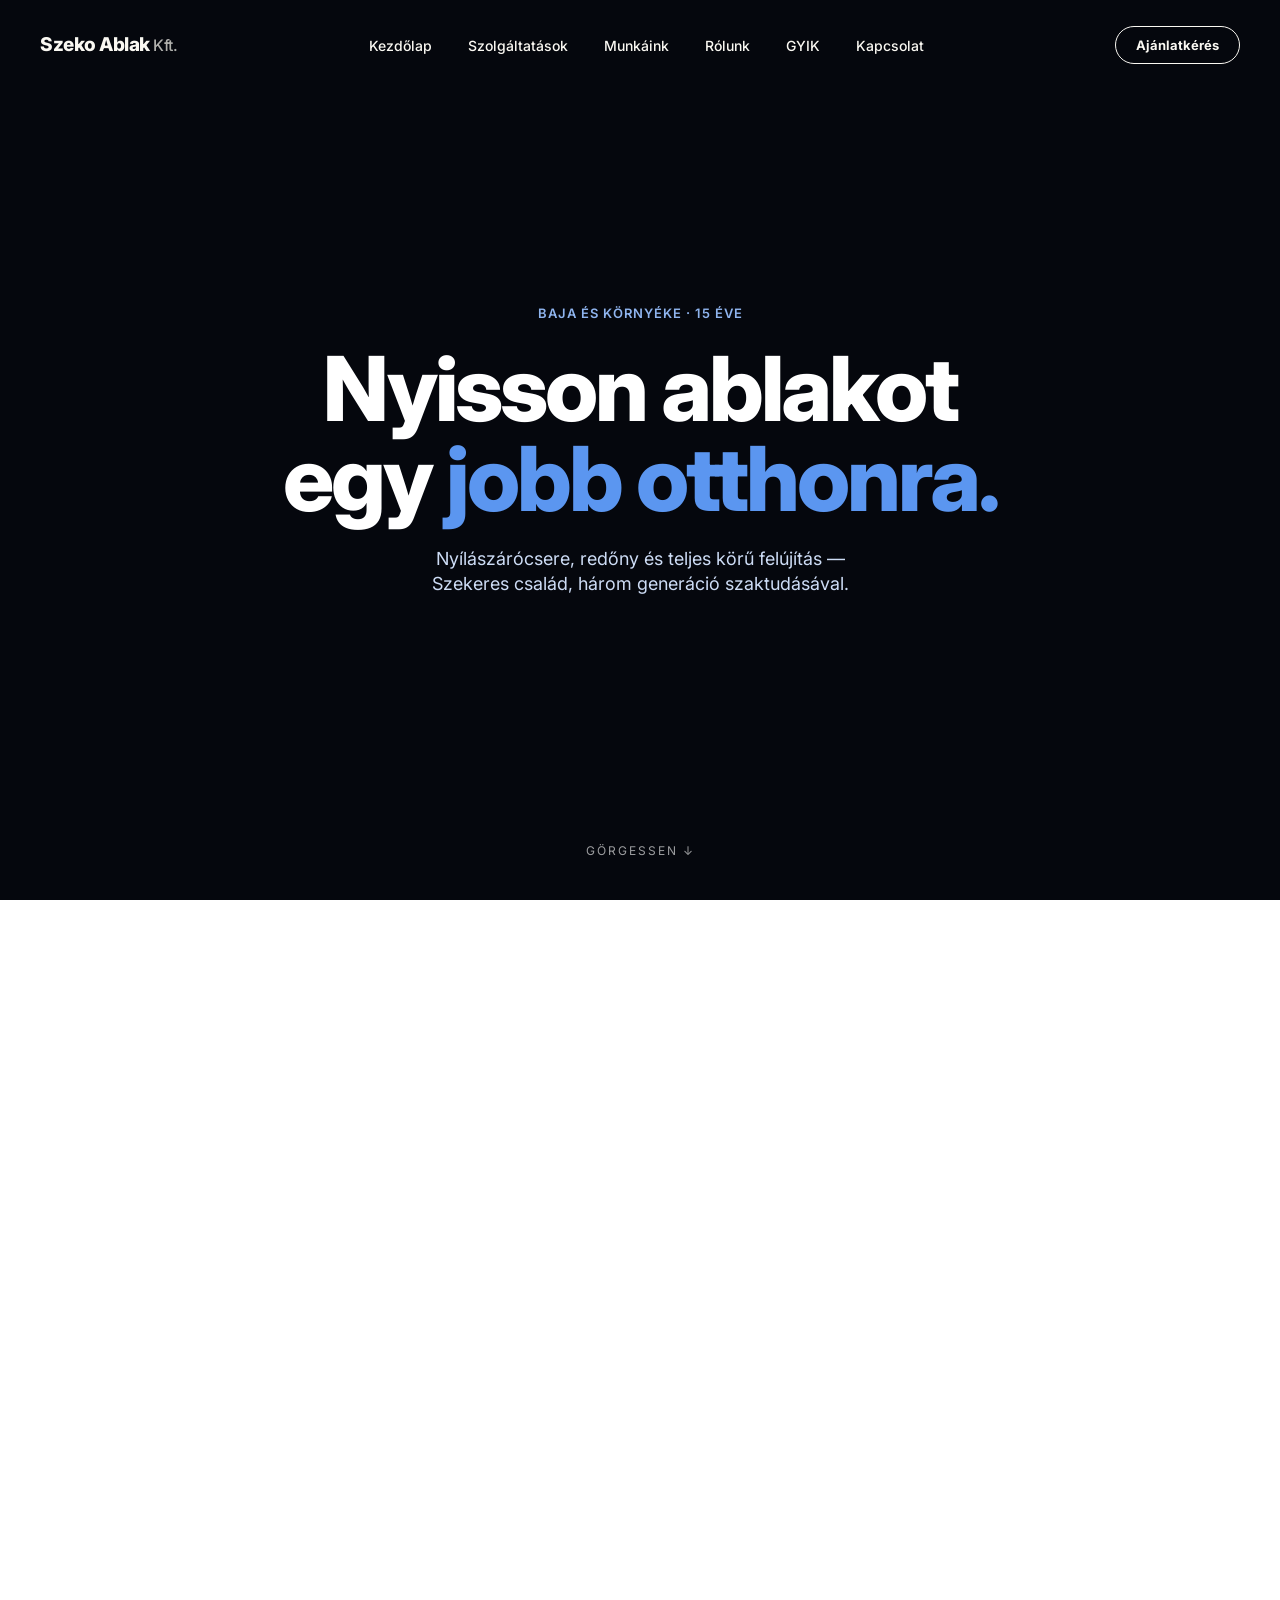
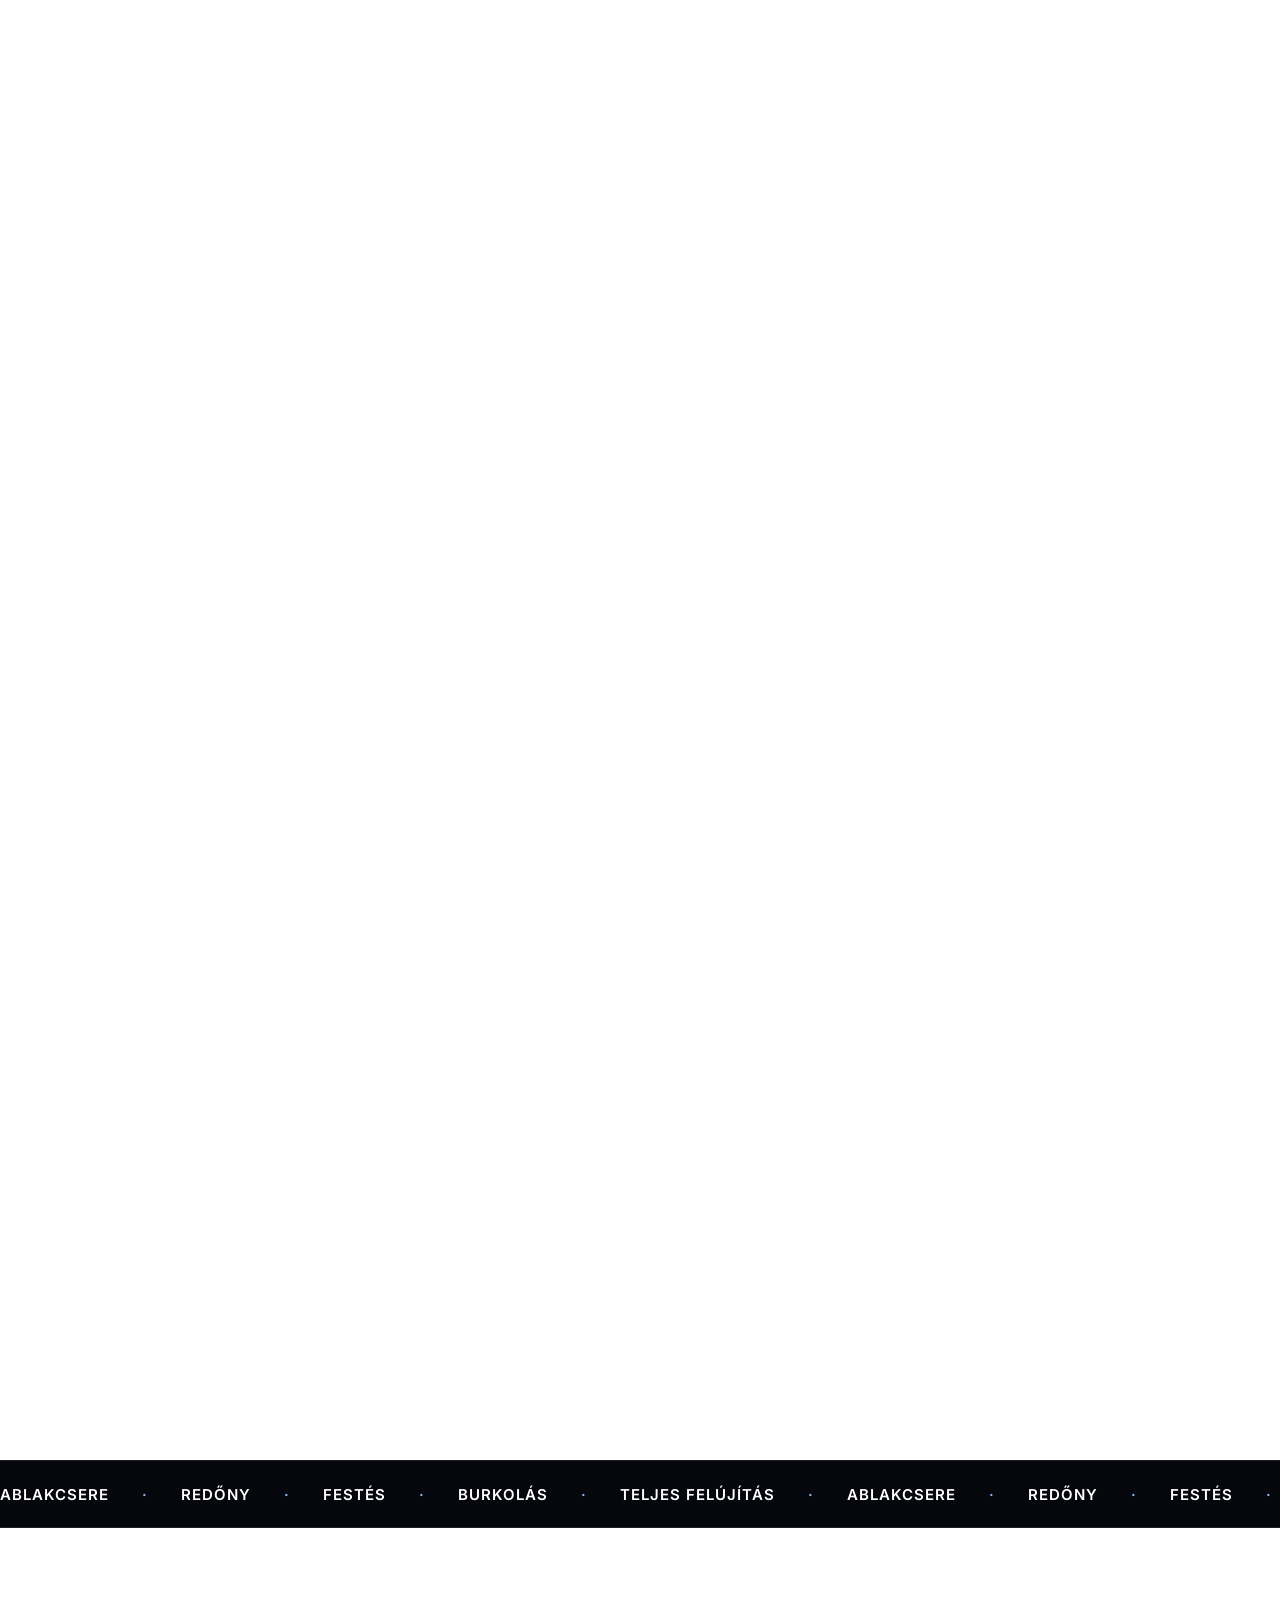
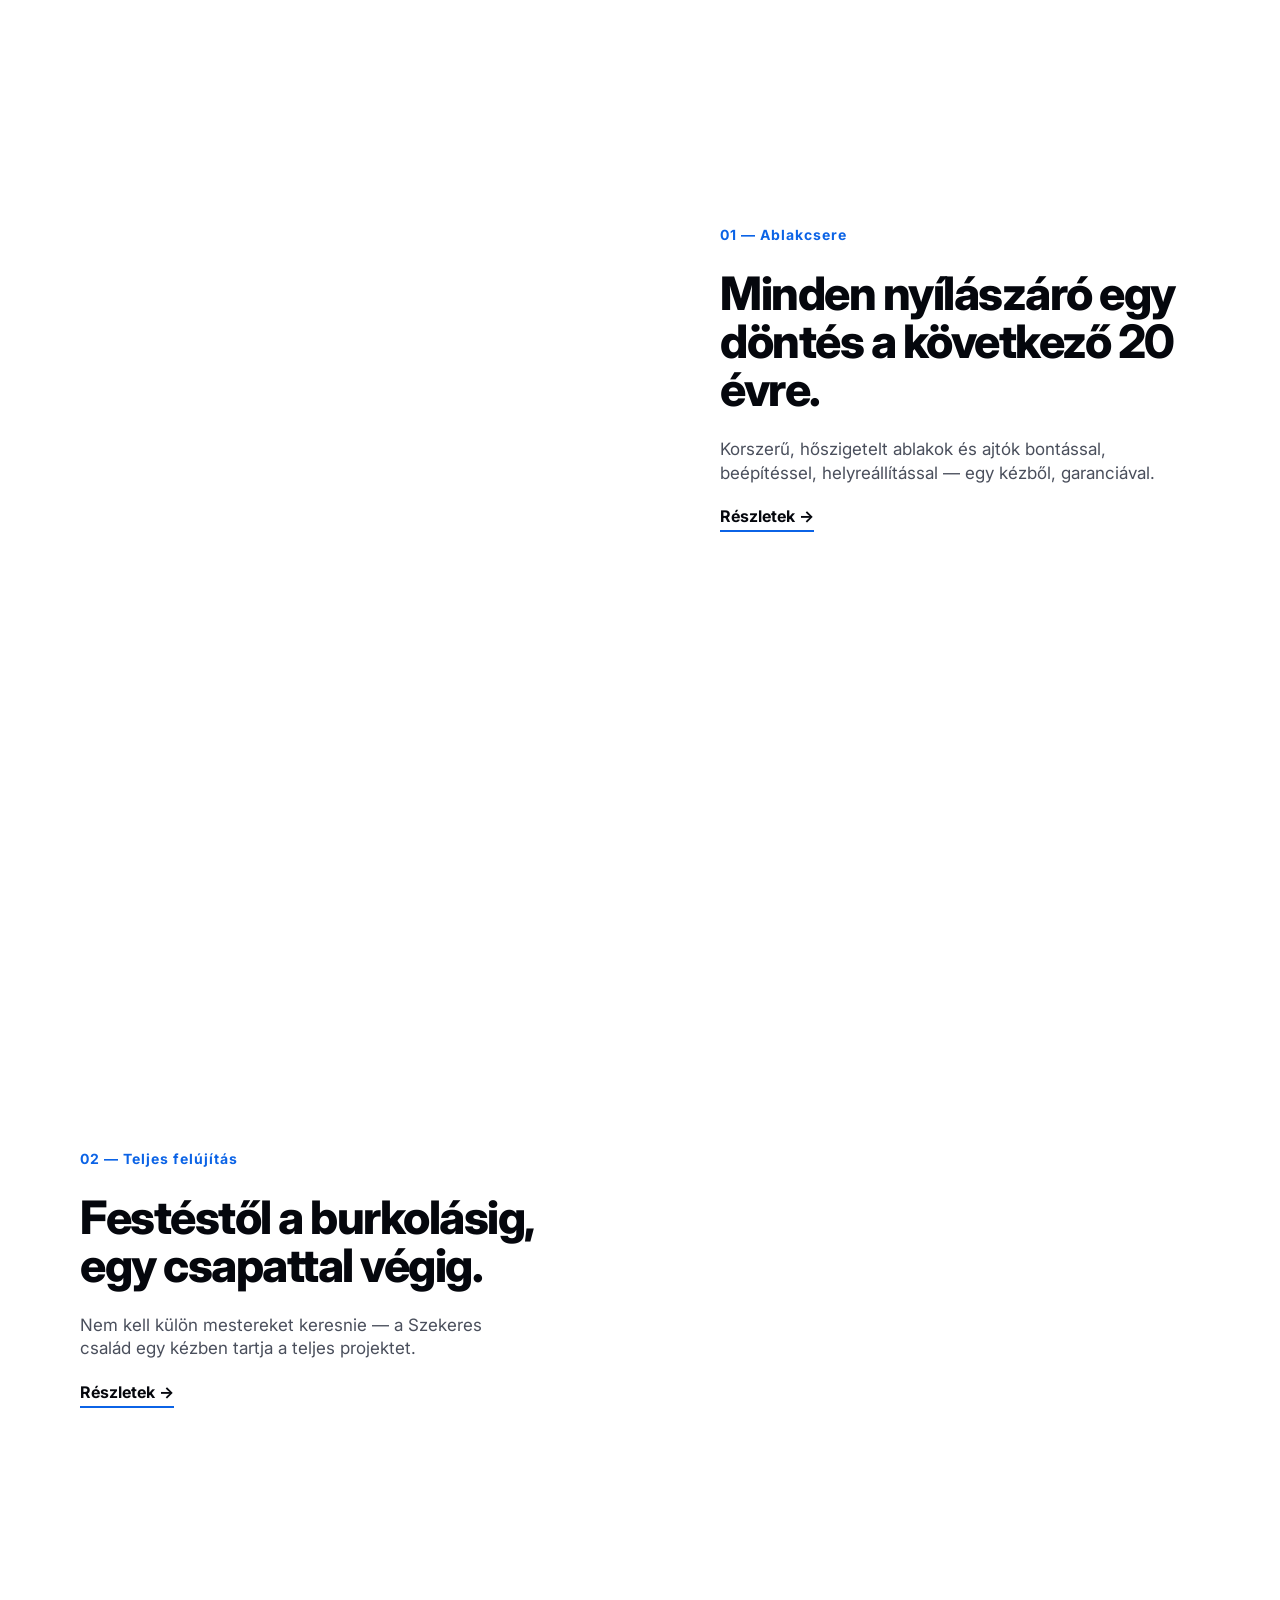
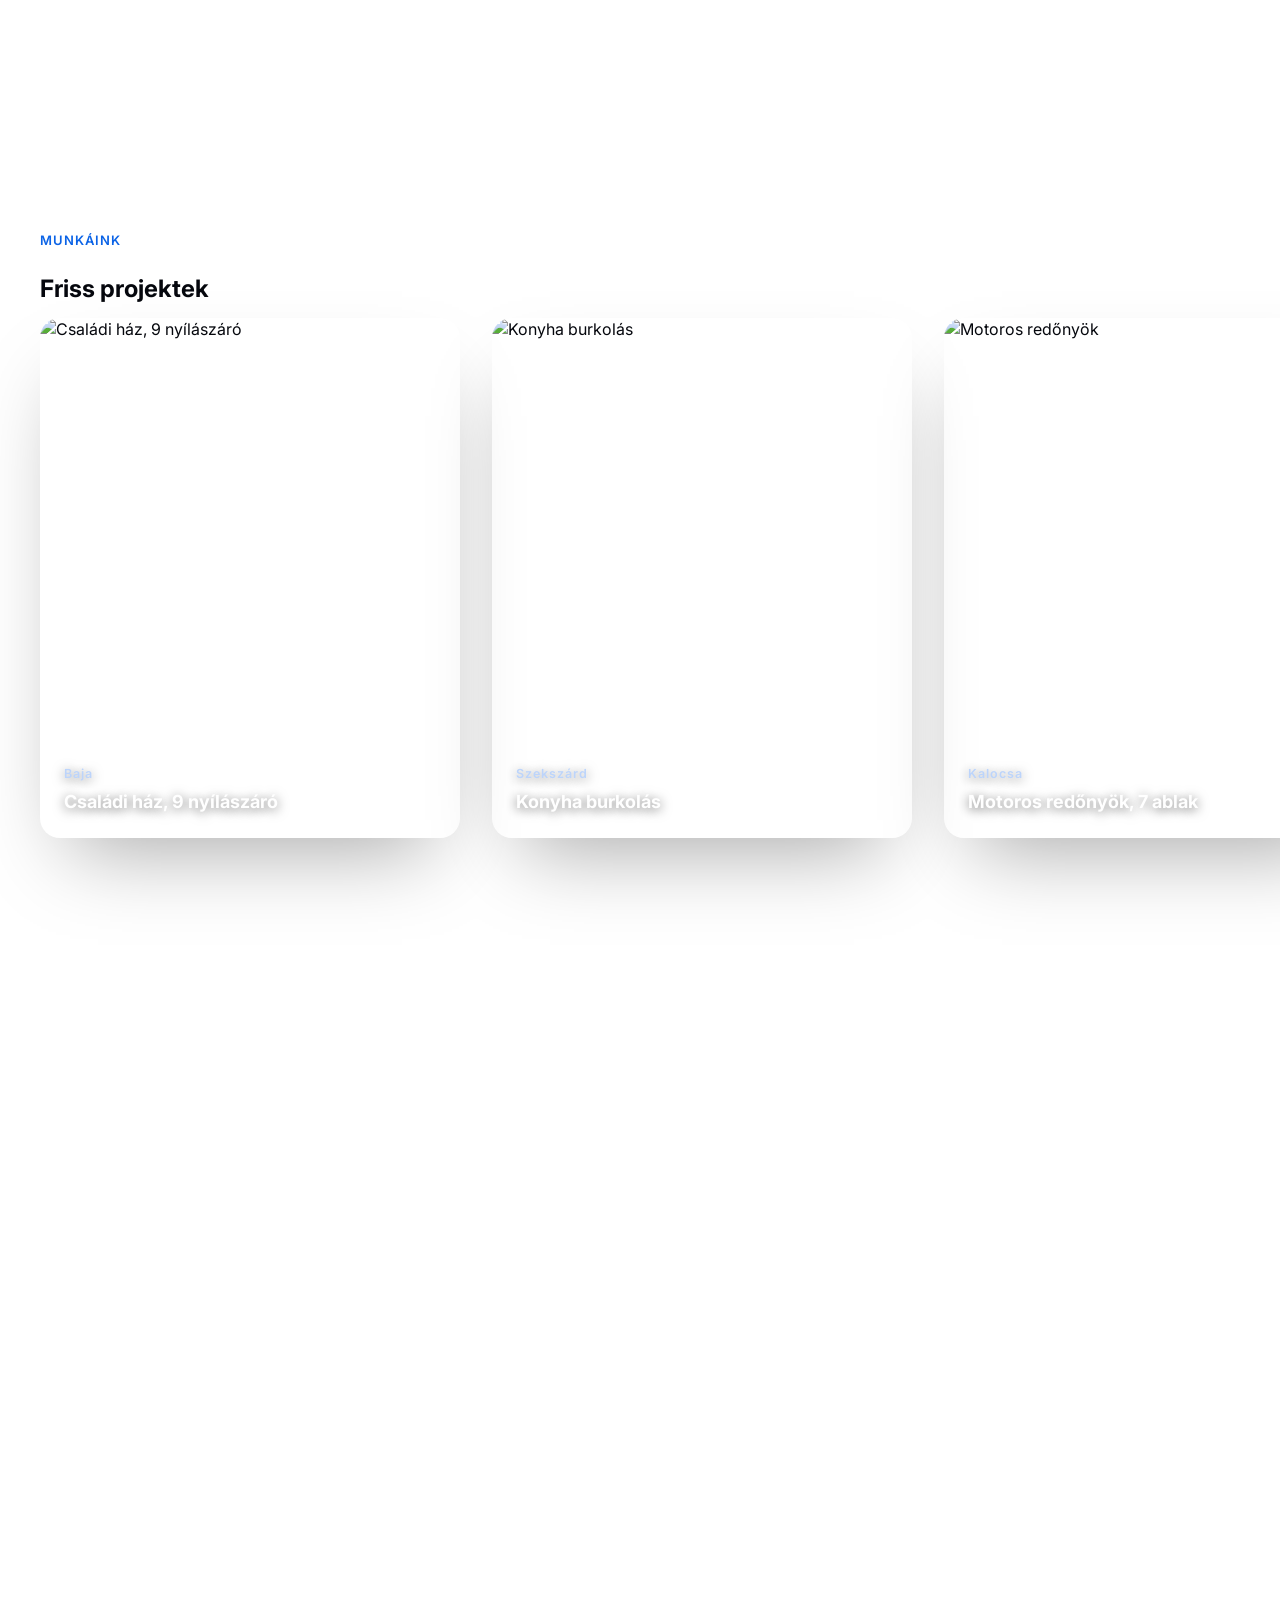
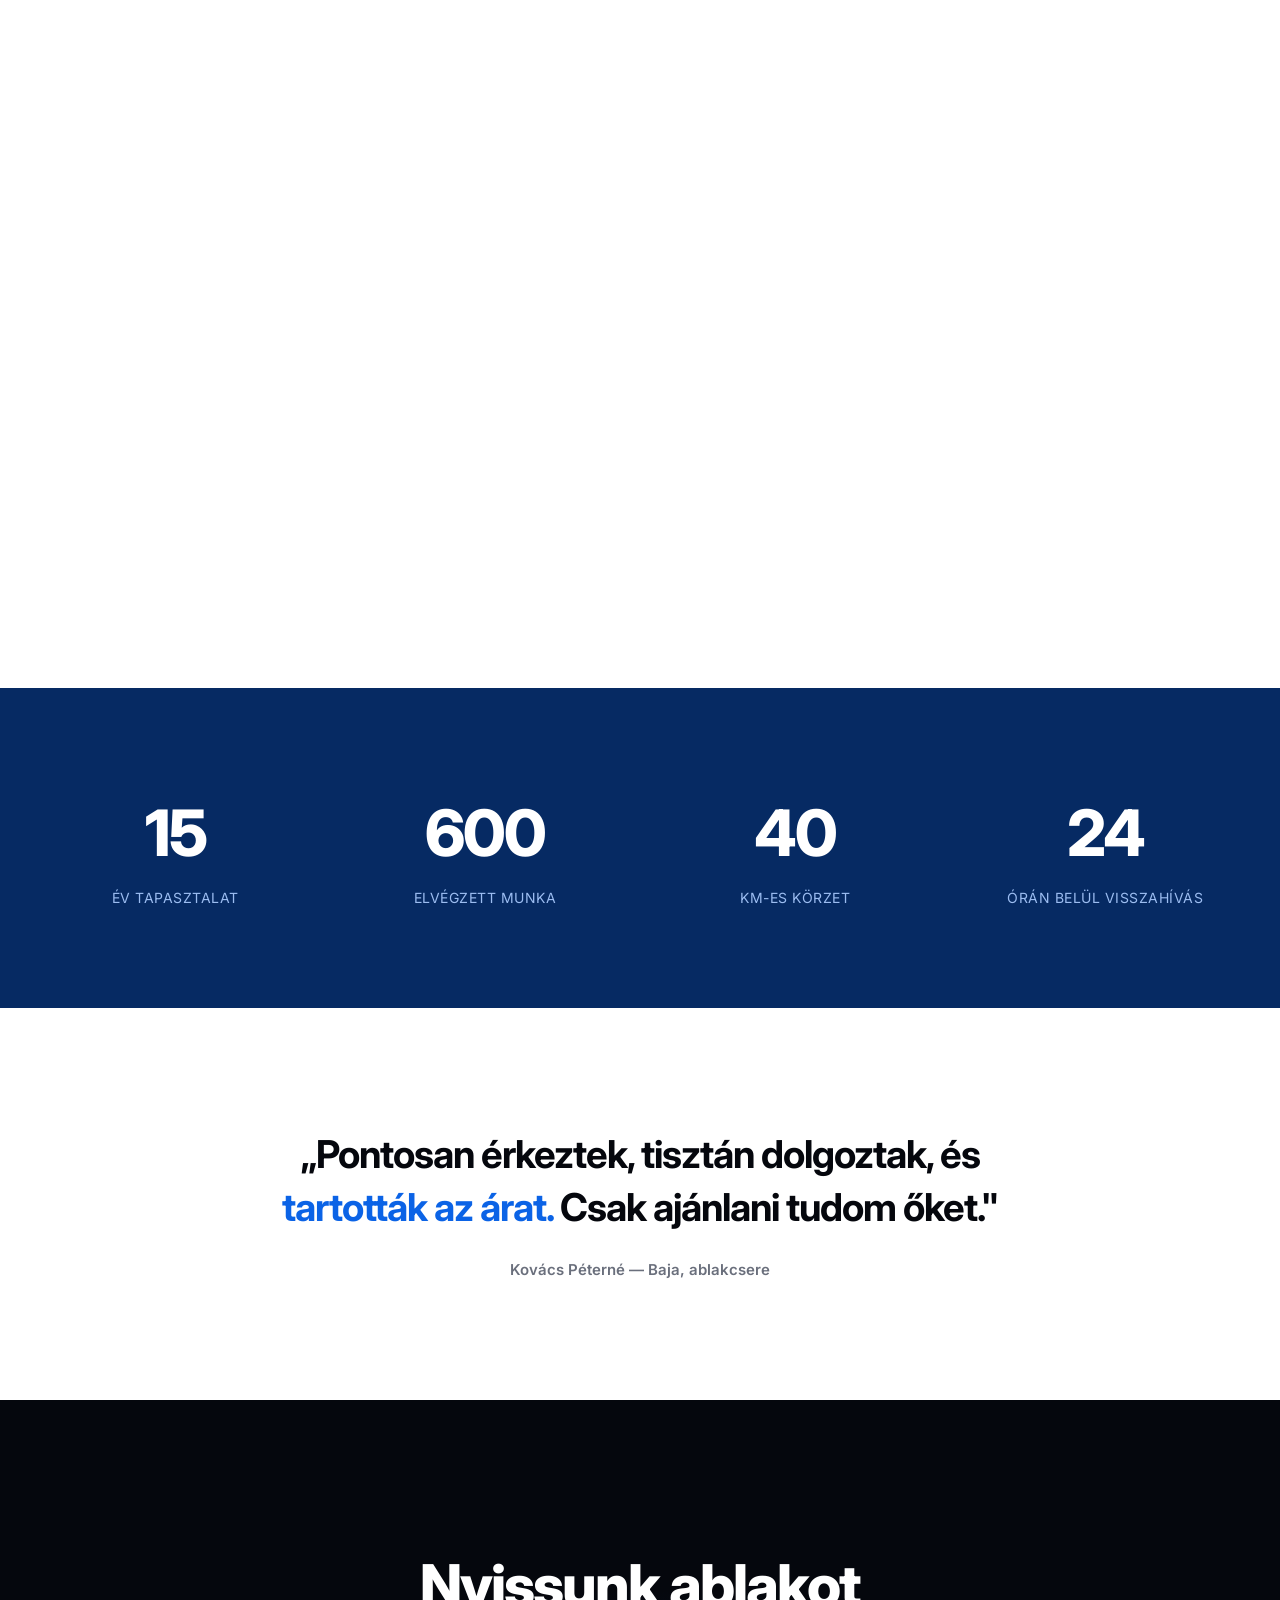
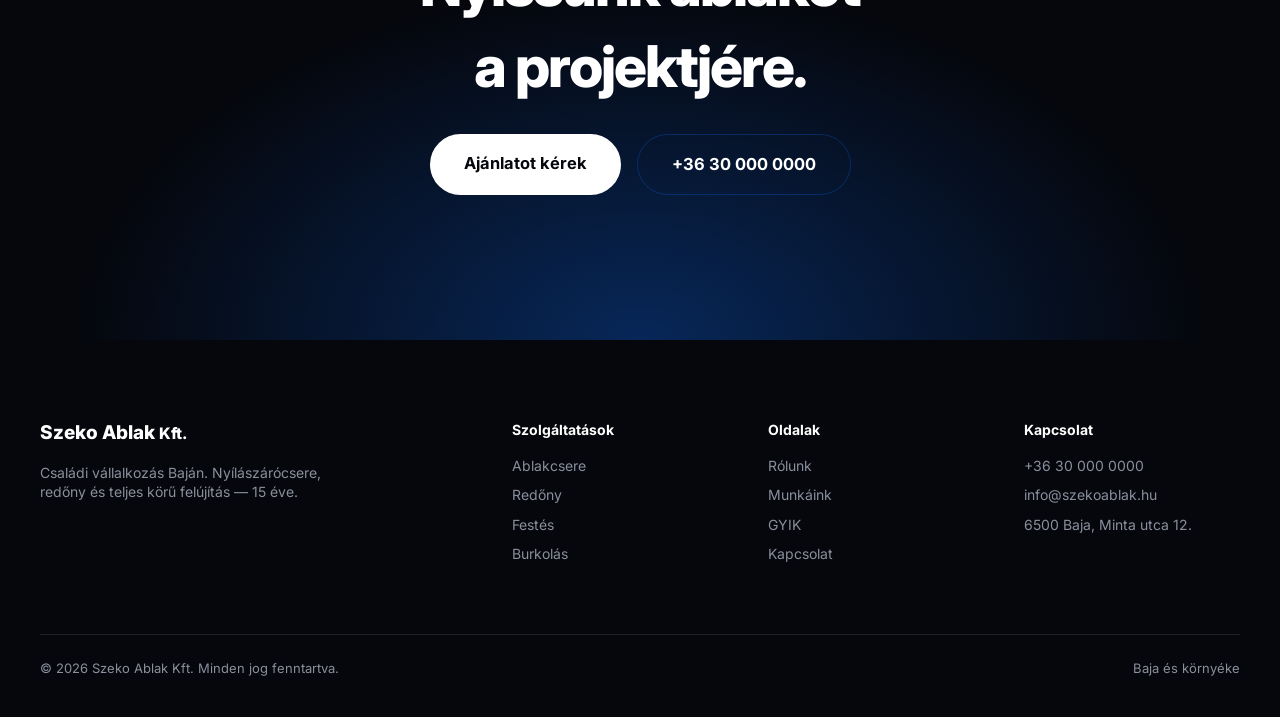
==== commit e169dd9c: "Rebuild index.html with cinematic hero, split, gallery, stats, CTA Co-Authored-By: Claude Sonnet 5 <" ====
--- a/index.html
+++ b/index.html
@@ -7,320 +7,157 @@
   <meta name="description" content="Családi vállalkozás Baján. Ablakcsere, ablakjavítás, redőny, festés, burkolás és teljes körű felújítás. Kérjen ingyenes árajánlatot!">
   <link rel="preconnect" href="https://fonts.googleapis.com">
   <link rel="preconnect" href="https://fonts.gstatic.com" crossorigin>
-  <link href="https://fonts.googleapis.com/css2?family=Instrument+Sans:wght@400;500;600&display=swap" rel="stylesheet">
-  <link rel="stylesheet" href="https://api.fontshare.com/v2/css?f[]=clash-display@500,600,700&display=swap">
+  <link href="https://fonts.googleapis.com/css2?family=Inter:wght@400;500;600;700;800;900&display=swap" rel="stylesheet">
   <link rel="stylesheet" href="assets/style.css">
 </head>
 <body>
 
-  <header class="site-header">
-    <div class="container header-inner">
-      <a class="brand" href="index.html">
-        <span class="brand-mark" aria-hidden="true"></span>
-        Szeko Ablak <small>Kft.</small>
-      </a>
-      <button class="nav-toggle" aria-expanded="false" aria-controls="mainnav" aria-label="Menü">
-        <span></span>
-      </button>
-      <nav class="main-nav" id="mainnav" aria-label="Fő navigáció">
+<nav class="site-header">
+  <a class="brand" href="index.html">Szeko Ablak <small>Kft.</small></a>
+  <button class="nav-toggle" aria-expanded="false" aria-controls="mainnav" aria-label="Menü"></button>
+  <div class="main-nav" id="mainnav">
+    <ul>
+      <li><a href="index.html" aria-current="page">Kezdőlap</a></li>
+      <li><a href="szolgaltatasok.html">Szolgáltatások</a></li>
+      <li><a href="munkaink.html">Munkáink</a></li>
+      <li><a href="rolunk.html">Rólunk</a></li>
+      <li><a href="gyik.html">GYIK</a></li>
+      <li><a href="kapcsolat.html">Kapcsolat</a></li>
+    </ul>
+  </div>
+  <div class="header-cta"><a class="btn" href="kapcsolat.html">Ajánlatkérés</a></div>
+</nav>
+
+<main>
+
+  <div data-hero-zoom>
+    <div class="hero-stage">
+      <div class="hero-img" style="background-image:url('https://images.unsplash.com/photo-1600585154340-be6161a56a0c?q=80&w=2400&auto=format&fit=crop')"></div>
+      <div class="hero-frame-mask">
+        <svg viewBox="0 0 200 200"><rect x="4" y="4" width="192" height="192" rx="8" fill="none" stroke="#fff" stroke-width="3"/><line x1="100" y1="4" x2="100" y2="196" stroke="#fff" stroke-width="2"/><line x1="4" y1="100" x2="196" y2="100" stroke="#fff" stroke-width="2"/></svg>
+      </div>
+      <div class="hero-copy">
+        <span class="eyebrow">Baja és környéke · 15 éve</span>
+        <h1>Nyisson ablakot<br>egy <span class="accent">jobb otthonra.</span></h1>
+        <p class="lead">Nyílászárócsere, redőny és teljes körű felújítás — Szekeres család, három generáció szaktudásával.</p>
+      </div>
+      <div class="hero-scroll-hint">GÖRGESSEN ↓</div>
+    </div>
+  </div>
+
+  <div class="marquee">
+    <div class="marquee-track" data-marquee>
+      ABLAKCSERE <span>·</span> REDŐNY <span>·</span> FESTÉS <span>·</span> BURKOLÁS <span>·</span> TELJES FELÚJÍTÁS <span>·</span>
+      ABLAKCSERE <span>·</span> REDŐNY <span>·</span> FESTÉS <span>·</span> BURKOLÁS <span>·</span> TELJES FELÚJÍTÁS <span>·</span>
+    </div>
+  </div>
+
+  <section data-split>
+    <div class="split-media"><img src="https://images.unsplash.com/photo-1449247709967-d4461a6a6103?q=80&w=1600&auto=format&fit=crop" alt="Új nyílászáró beépítve" loading="lazy"></div>
+    <div class="split-copy">
+      <span class="num">01 — Ablakcsere</span>
+      <h2>Minden nyílászáró egy döntés a következő 20 évre.</h2>
+      <p>Korszerű, hőszigetelt ablakok és ajtók bontással, beépítéssel, helyreállítással — egy kézből, garanciával.</p>
+      <a class="text-link" href="szolgaltatasok.html#ablakcsere">Részletek →</a>
+    </div>
+  </section>
+
+  <section data-split data-split-reverse>
+    <div class="split-media"><img src="https://images.unsplash.com/photo-1600210492486-724fe5c67fb0?q=80&w=1600&auto=format&fit=crop" alt="Felújított nappali" loading="lazy"></div>
+    <div class="split-copy">
+      <span class="num">02 — Teljes felújítás</span>
+      <h2>Festéstől a burkolásig, egy csapattal végig.</h2>
+      <p>Nem kell külön mestereket keresnie — a Szekeres család egy kézben tartja a teljes projektet.</p>
+      <a class="text-link" href="szolgaltatasok.html#felujitas">Részletek →</a>
+    </div>
+  </section>
+
+  <div data-h-gallery data-h-gallery-compact>
+    <div class="gallery-stage">
+      <div class="gallery-head">
+        <span class="eyebrow">Munkáink</span>
+        <h2>Friss projektek</h2>
+      </div>
+      <div class="gallery-track">
+        <div class="gallery-card"><img src="https://images.unsplash.com/photo-1600607687939-ce8a6c25118c?q=80&w=1200&auto=format&fit=crop" alt="Családi ház, 9 nyílászáró"><div class="tag"><span>Baja</span>Családi ház, 9 nyílászáró</div></div>
+        <div class="gallery-card"><img src="https://images.unsplash.com/photo-1556911220-bff31c812dba?q=80&w=1200&auto=format&fit=crop" alt="Konyha burkolás"><div class="tag"><span>Szekszárd</span>Konyha burkolás</div></div>
+        <div class="gallery-card"><img src="https://images.unsplash.com/photo-1493809842364-78817add7ffb?q=80&w=1200&auto=format&fit=crop" alt="Motoros redőnyök"><div class="tag"><span>Kalocsa</span>Motoros redőnyök, 7 ablak</div></div>
+      </div>
+    </div>
+  </div>
+
+  <div data-stat-counter>
+    <div class="container stat-grid">
+      <div class="stat-item"><div class="n" data-count="15">0</div><div class="l">ÉV TAPASZTALAT</div></div>
+      <div class="stat-item"><div class="n" data-count="600">0</div><div class="l">ELVÉGZETT MUNKA</div></div>
+      <div class="stat-item"><div class="n" data-count="40">0</div><div class="l">KM-ES KÖRZET</div></div>
+      <div class="stat-item"><div class="n" data-count="24">0</div><div class="l">ÓRÁN BELÜL VISSZAHÍVÁS</div></div>
+    </div>
+  </div>
+
+  <section class="section" style="text-align:center;">
+    <div class="container">
+      <blockquote style="font-size:clamp(1.6rem,3vw,2.6rem);font-weight:700;letter-spacing:-1px;max-width:820px;margin:0 auto 24px;">„Pontosan érkeztek, tisztán dolgoztak, és <span style="color:var(--blue);">tartották az árat.</span> Csak ajánlani tudom őket."</blockquote>
+      <div style="font-size:15px;color:var(--text-muted);font-weight:600;">Kovács Péterné — Baja, ablakcsere</div>
+    </div>
+  </section>
+
+  <div data-cta-final>
+    <div class="cta-inner">
+      <h2>Nyissunk ablakot<br>a projektjére.</h2>
+      <div class="cta-actions">
+        <a class="btn btn--light btn--lg" href="kapcsolat.html">Ajánlatot kérek</a>
+        <a class="btn btn--ghost btn--lg" href="tel:+36300000000">+36 30 000 0000</a>
+      </div>
+    </div>
+  </div>
+
+</main>
+
+<footer class="site-footer">
+  <div class="container">
+    <div class="footer-grid">
+      <div>
+        <a class="brand" href="index.html">Szeko Ablak <small>Kft.</small></a>
+        <p>Családi vállalkozás Baján. Nyílászárócsere, redőny és teljes körű felújítás — 15 éve.</p>
+      </div>
+      <div>
+        <h4>Szolgáltatások</h4>
         <ul>
-          <li><a href="index.html" aria-current="page">Kezdőlap</a></li>
-          <li><a href="szolgaltatasok.html">Szolgáltatások</a></li>
+          <li><a href="szolgaltatasok.html#ablakcsere">Ablakcsere</a></li>
+          <li><a href="szolgaltatasok.html#redony">Redőny</a></li>
+          <li><a href="szolgaltatasok.html#festes">Festés</a></li>
+          <li><a href="szolgaltatasok.html#burkolas">Burkolás</a></li>
+        </ul>
+      </div>
+      <div>
+        <h4>Oldalak</h4>
+        <ul>
+          <li><a href="rolunk.html">Rólunk</a></li>
           <li><a href="munkaink.html">Munkáink</a></li>
-          <li><a href="rolunk.html">Rólunk</a></li>
           <li><a href="gyik.html">GYIK</a></li>
           <li><a href="kapcsolat.html">Kapcsolat</a></li>
         </ul>
-      </nav>
-      <div class="header-cta">
-        <a class="btn btn--primary" href="kapcsolat.html">Ajánlatkérés</a>
+      </div>
+      <div>
+        <h4>Kapcsolat</h4>
+        <ul>
+          <li><a href="tel:+36300000000">+36 30 000 0000</a></li>
+          <li><a href="mailto:info@szekoablak.hu">info@szekoablak.hu</a></li>
+          <li>6500 Baja, Minta utca 12.</li>
+        </ul>
       </div>
     </div>
-  </header>
+    <div class="footer-bottom">
+      <span>© 2026 Szeko Ablak Kft. Minden jog fenntartva.</span>
+      <span>Baja és környéke</span>
+    </div>
+  </div>
+</footer>
 
-  <main>
-
-    <!-- Hero -->
-    <section class="hero" id="hero">
-      <div class="container hero-top">
-        <p class="eyebrow">Baja és környéke · 15 éve</p>
-        <h1>Nyílászárócsere,<br>amire évtizedekig<br>számíthat.</h1>
-      </div>
-
-      <!-- Signature moment: window-frame scroll reveal -->
-      <div class="window-stage" id="windowStage">
-        <div class="window-behind">
-          <img src="https://images.unsplash.com/photo-1600607687939-ce8a6c25118c?q=80&w=1800&auto=format&fit=crop" alt="" role="presentation">
-        </div>
-        <div class="window-frame" aria-hidden="true">
-          <span class="mullion mullion--v"></span>
-          <span class="mullion mullion--h"></span>
-          <span class="pane pane--tl"></span>
-          <span class="pane pane--tr"></span>
-          <span class="pane pane--bl"></span>
-          <span class="pane pane--br"></span>
-        </div>
-        <div class="window-copy">
-          <div class="window-copy-panel">
-            <p class="lead">Családi vállalkozásunk ablakcserével, redőnyökkel és teljes körű lakásfelújítással foglalkozik. Pontos ár, tiszta munka, tartható határidő.</p>
-            <div class="hero-actions">
-              <a class="btn btn--primary btn--lg" href="kapcsolat.html">Ajánlatot kérek</a>
-              <a class="btn btn--ghost btn--lg" href="tel:+36300000000">Hívás most</a>
-            </div>
-            <p class="hero-note">Ingyenes helyszíni felmérés · 24 órán belül visszahívjuk</p>
-          </div>
-        </div>
-      </div>
-    </section>
-
-    <!-- Why choose us -->
-    <section class="section section--tint" id="whyus">
-      <div class="container">
-        <span class="section-divider" aria-hidden="true"><span></span><span></span></span>
-        <div class="section-head reveal">
-          <span class="window-echo" aria-hidden="true"></span>
-          <p class="eyebrow">Miért minket</p>
-          <h2 class="text-emphasis">Amit egy jó mestertől elvár — nálunk ez az alap.</h2>
-        </div>
-        <div class="statement-list" data-stagger-group>
-          <article class="statement reveal-stagger">
-            <span class="statement-num">15 év</span>
-            <p>Több száz elvégzett munka Baján és a környező településeken.</p>
-          </article>
-          <article class="statement reveal-stagger">
-            <span class="statement-num">Fix ár</span>
-            <p>Írásos ajánlat felmérés után — rejtett költségek nélkül.</p>
-          </article>
-          <article class="statement reveal-stagger">
-            <span class="statement-num">Garancia</span>
-            <p>Beépítésre és anyagra egyaránt garanciát vállalunk.</p>
-          </article>
-          <article class="statement reveal-stagger">
-            <span class="statement-num">Tisztaság</span>
-            <p>Takarással, portalanítással dolgozunk, magunk után rendet hagyunk.</p>
-          </article>
-        </div>
-      </div>
-    </section>
-
-    <!-- Main services -->
-    <section class="section section--surface" id="szolgaltatasaink">
-      <div class="container">
-        <span class="section-divider" aria-hidden="true"><span></span><span></span></span>
-        <div class="section-head reveal">
-          <p class="eyebrow">Szolgáltatások</p>
-          <h2 class="text-emphasis">Fő szolgáltatásaink</h2>
-          <p class="lead">Az ablakcsere a szakterületünk, de a teljes felújítást is egy kézből intézzük.</p>
-        </div>
-        <div class="service-grid" data-stagger-group data-hover-spotlight>
-          <article class="service-card reveal-stagger">
-            <img src="https://images.unsplash.com/photo-1449247709967-d4461a6a6103?q=80&w=1200&auto=format&fit=crop" alt="Új műanyag ablak beépítve" loading="lazy" width="1200" height="750">
-            <div class="service-card-body">
-              <h3>Ablak- és ajtócsere</h3>
-              <p>Korszerű, hőszigetelt nyílászárók bontással, beépítéssel, helyreállítással.</p>
-              <a class="text-link" href="szolgaltatasok.html#ablakcsere">Részletek</a>
-            </div>
-          </article>
-          <article class="service-card reveal-stagger">
-            <img src="https://images.unsplash.com/photo-1523217582562-09d0def993a6?q=80&w=1200&auto=format&fit=crop" alt="Családi ház redőnyökkel" loading="lazy" width="1200" height="750">
-            <div class="service-card-body">
-              <h3>Redőny</h3>
-              <p>Kézi és motoros redőnyök beépítése, javítása, gurtnicsere.</p>
-              <a class="text-link" href="szolgaltatasok.html#redony">Részletek</a>
-            </div>
-          </article>
-          <article class="service-card reveal-stagger">
-            <img src="https://images.unsplash.com/photo-1600210492486-724fe5c67fb0?q=80&w=1200&auto=format&fit=crop" alt="Felújított nappali" loading="lazy" width="1200" height="750">
-            <div class="service-card-body">
-              <h3>Teljes körű felújítás</h3>
-              <p>Festés, tapétázás, burkolás és generál felújítás egy kézből.</p>
-              <a class="text-link" href="szolgaltatasok.html#felujitas">Részletek</a>
-            </div>
-          </article>
-        </div>
-        <p style="margin-top:40px;" class="reveal">
-          <a class="text-link" href="szolgaltatasok.html">Összes szolgáltatás megtekintése</a>
-        </p>
-      </div>
-    </section>
-
-    <!-- Featured projects -->
-    <section class="section" id="munkaink">
-      <div class="container">
-        <span class="section-divider" aria-hidden="true"><span></span><span></span></span>
-        <div class="section-head reveal">
-          <p class="eyebrow">Munkáink</p>
-          <h2 class="text-emphasis">Néhány friss projekt</h2>
-        </div>
-        <div class="project-grid" data-stagger-group>
-          <article class="project-card reveal-stagger">
-            <div class="project-card-media reveal-clip" data-clip-from="left">
-              <img src="https://images.unsplash.com/photo-1600607687939-ce8a6c25118c?q=80&w=1600&auto=format&fit=crop" alt="Felújított családi ház nappali" loading="lazy" width="1600" height="1100" data-parallax>
-            </div>
-            <div class="project-card-body">
-              <div class="project-meta">
-                <span class="tag tag--service">Ablakcsere</span>
-                <span class="tag tag--location">Baja</span>
-              </div>
-              <h3>Családi ház, 9 nyílászáró</h3>
-              <p>Teljes csere két nap alatt, kávahelyreállítással.</p>
-            </div>
-          </article>
-          <article class="project-card reveal-stagger">
-            <div class="project-card-media reveal-clip" data-clip-from="right">
-              <img src="https://images.unsplash.com/photo-1556911220-bff31c812dba?q=80&w=1600&auto=format&fit=crop" alt="Felújított konyha" loading="lazy" width="1600" height="1200" data-parallax>
-            </div>
-            <div class="project-card-body">
-              <div class="project-meta">
-                <span class="tag tag--service">Burkolás</span>
-                <span class="tag tag--location">Szekszárd</span>
-              </div>
-              <h3>Konyha burkolás</h3>
-              <p>Hidegburkolás és festés összehangolt kivitelezésben.</p>
-            </div>
-          </article>
-        </div>
-        <p style="margin-top:24px;" class="reveal">
-          <a class="text-link" href="munkaink.html">Összes munka megtekintése</a>
-        </p>
-      </div>
-    </section>
-
-    <!-- Reviews -->
-    <section class="section section--dark" id="velemenyek">
-      <div class="container">
-        <span class="section-divider section-divider--light" aria-hidden="true"><span></span><span></span></span>
-        <div class="section-head section-head--center reveal">
-          <p class="eyebrow eyebrow--light">Vélemények</p>
-          <h2 class="text-emphasis">Ügyfeleink mondták</h2>
-        </div>
-      </div>
-      <div class="reviews-viewport">
-        <div class="reviews-track" id="reviewsTrack">
-          <figure class="review">
-            <span class="review-stars" aria-label="5 csillag">
-              <span class="review-stars-fill">★★★★★</span>
-            </span>
-            <blockquote>„Pontosan érkeztek, tisztán dolgoztak, és tartották az árat. Csak ajánlani tudom őket."</blockquote>
-            <figcaption><strong>Kovács Péterné</strong>Baja · ablakcsere</figcaption>
-          </figure>
-          <figure class="review">
-            <span class="review-stars" aria-label="5 csillag">
-              <span class="review-stars-fill">★★★★★</span>
-            </span>
-            <blockquote>„A redőnyök két héten belül fent voltak. Korrekt, megbízható csapat."</blockquote>
-            <figcaption><strong>Nagy Zoltán</strong>Érsekcsanád · redőny</figcaption>
-          </figure>
-          <figure class="review">
-            <span class="review-stars" aria-label="5 csillag">
-              <span class="review-stars-fill">★★★★★</span>
-            </span>
-            <blockquote>„A teljes lakásfelújítást rájuk bíztuk. Végig lehetett tudni, mi mikor történik."</blockquote>
-            <figcaption><strong>Szabó Andrea</strong>Baja · felújítás</figcaption>
-          </figure>
-        </div>
-        <div class="reviews-dots" id="reviewsDots"></div>
-      </div>
-    </section>
-
-    <!-- FAQ preview -->
-    <section class="section">
-      <div class="container">
-        <span class="section-divider" aria-hidden="true"><span></span><span></span></span>
-        <div class="section-head section-head--center reveal">
-          <p class="eyebrow">GYIK</p>
-          <h2 class="text-emphasis">Gyakori kérdések</h2>
-        </div>
-        <div class="faq-list" data-faq data-stagger-group>
-          <div class="faq-item reveal-stagger">
-            <button class="faq-q" aria-expanded="false">
-              Mennyi idő alatt készül el egy ablakcsere?
-              <span class="icon" aria-hidden="true">+</span>
-            </button>
-            <div class="faq-a"><div class="faq-a-inner">Egy átlagos családi háznál a csere jellemzően 1–2 munkanap, a helyreállítással együtt.</div></div>
-          </div>
-          <div class="faq-item reveal-stagger">
-            <button class="faq-q" aria-expanded="false">
-              Az árajánlat ingyenes?
-              <span class="icon" aria-hidden="true">+</span>
-            </button>
-            <div class="faq-a"><div class="faq-a-inner">Igen. A helyszíni felmérés és az írásos árajánlat is díjmentes, kötelezettség nélkül.</div></div>
-          </div>
-          <div class="faq-item reveal-stagger">
-            <button class="faq-q" aria-expanded="false">
-              Vállalnak munkát Baján kívül is?
-              <span class="icon" aria-hidden="true">+</span>
-            </button>
-            <div class="faq-a"><div class="faq-a-inner">Igen, Baja kb. 40 km-es körzetében dolgozunk — Szekszárd, Kalocsa, Bácsalmás és Mohács környékén is.</div></div>
-          </div>
-        </div>
-        <p style="margin-top:32px; text-align:center;" class="reveal">
-          <a class="text-link" href="gyik.html">Összes kérdés és válasz</a>
-        </p>
-      </div>
-    </section>
-
-    <!-- Final CTA -->
-    <section class="cta-band">
-      <div class="container">
-        <p class="eyebrow" style="color:#7fa6d1;">Ajánlatkérés</p>
-        <h2 class="text-emphasis">Kérjen ingyenes felmérést és árajánlatot</h2>
-        <p>Írjon nekünk pár sort a tervezett munkáról, és 24 órán belül visszahívjuk.</p>
-        <div class="cta-actions">
-          <a class="btn btn--light btn--lg" href="kapcsolat.html">Ajánlatot kérek</a>
-          <a class="btn btn--ghost btn--lg" href="tel:+36300000000">+36 30 000 0000</a>
-        </div>
-      </div>
-    </section>
-
-  </main>
-
-  <footer class="site-footer">
-    <div class="container">
-      <div class="footer-grid">
-        <div>
-          <a class="brand" href="index.html">
-            <span class="brand-mark" aria-hidden="true"></span>
-            Szeko Ablak <small>Kft.</small>
-          </a>
-          <p>Családi vállalkozás Baján. Nyílászárócsere, redőny és teljes körű felújítás — 15 éve.</p>
-        </div>
-        <div>
-          <h4>Szolgáltatások</h4>
-          <ul>
-            <li><a href="szolgaltatasok.html#ablakcsere">Ablakcsere</a></li>
-            <li><a href="szolgaltatasok.html#redony">Redőny</a></li>
-            <li><a href="szolgaltatasok.html#festes">Festés</a></li>
-            <li><a href="szolgaltatasok.html#burkolas">Burkolás</a></li>
-          </ul>
-        </div>
-        <div>
-          <h4>Oldalak</h4>
-          <ul>
-            <li><a href="rolunk.html">Rólunk</a></li>
-            <li><a href="munkaink.html">Munkáink</a></li>
-            <li><a href="gyik.html">GYIK</a></li>
-            <li><a href="kapcsolat.html">Kapcsolat</a></li>
-          </ul>
-        </div>
-        <div>
-          <h4>Kapcsolat</h4>
-          <ul>
-            <li><a href="tel:+36300000000">+36 30 000 0000</a></li>
-            <li><a href="mailto:info@szekoablak.hu">info@szekoablak.hu</a></li>
-            <li>6500 Baja, Minta utca 12.</li>
-          </ul>
-        </div>
-      </div>
-      <div class="footer-bottom">
-        <span>© 2026 Szeko Ablak Kft. Minden jog fenntartva.</span>
-        <span>Baja és környéke</span>
-      </div>
-    </div>
-  </footer>
-
-  <script src="https://cdn.jsdelivr.net/npm/gsap@3.12.5/dist/gsap.min.js"></script>
-  <script src="https://cdn.jsdelivr.net/npm/gsap@3.12.5/dist/ScrollTrigger.min.js"></script>
-  <script src="assets/main.js" defer></script>
+<script src="https://cdn.jsdelivr.net/npm/gsap@3.12.5/dist/gsap.min.js"></script>
+<script src="https://cdn.jsdelivr.net/npm/gsap@3.12.5/dist/ScrollTrigger.min.js"></script>
+<script src="assets/main.js" defer></script>
+<script src="assets/motion.js" defer></script>
 </body>
 </html>
--- a/assets/style.css
+++ b/assets/style.css
@@ -1,1163 +1,231 @@
-/* ============================================================
-   Szeko Ablak Kft. — design system
-   Display: Familjen Grotesk · Body: Instrument Sans
-   ============================================================ */
+/* assets/style.css — Szeko Ablak Kft. — cinematic redesign */
 
 :root {
-  --ink: #0f1720;
-  --body: #47505b;
-  --muted: #6b7480;
-  --blue: #114479;
-  --blue-dark: #0c3159;
-  --blue-tint: #eef3f9;
-  --bg: #ffffff;
-  --surface: #f6f8fa;
-  --line: #e5e9ee;
-  --navy: #0a1e36;
-  --radius: 6px;
-  --shadow-sm: 0 1px 2px rgba(15, 23, 32, 0.05);
-  --shadow-md: 0 8px 28px rgba(15, 23, 32, 0.09);
-  --font-display: "Clash Display", "Instrument Sans", sans-serif;
-  --font-body: "Instrument Sans", "Segoe UI", sans-serif;
-  --container: 1140px;
-  --gutter: clamp(20px, 4vw, 32px);
-  --section: clamp(140px, 16vw, 220px);
-
-  /* Typographic scale — every font-size in the site must reference one of
-     these tokens; no ad-hoc values. */
-  --text-hero: clamp(3rem, 8vw, 7rem);          /* only the H1 on hero sections */
-  --text-h2: clamp(2rem, 5vw, 3.5rem);          /* section titles */
-  --text-h3: clamp(1.25rem, 2.5vw, 1.75rem);    /* card titles, subsection titles */
-  --text-lead: clamp(1.125rem, 1.5vw, 1.375rem); /* intro/lead paragraphs */
-  --text-body: 1rem;                             /* regular body text */
-  --text-small: 0.875rem;                        /* labels, meta info */
-}
-
-*,
-*::before,
-*::after { box-sizing: border-box; }
-
-html {
-  /* No scroll-behavior:smooth — GSAP explicitly warns this fights ScrollTrigger's
-     own scroll-position reads, causing pinned elements (the hero window) to
-     transiently miscalculate their spacer position during scroll: fixed/pinned
-     content visibly jumps to the wrong place mid-scroll. */
-  -webkit-text-size-adjust: 100%;
-}
+  --paper: #ffffff;
+  --ink: #05070d;
+  --blue: #0b63e6;
+  --blue-deep: #062a63;
+  --text-body: #4a4f5c;
+  --text-muted: #6a6f7c;
+  --radius-lg: 20px;
+  --radius-full: 999px;
+}
+
+* { box-sizing: border-box; margin: 0; padding: 0; }
+
+html { scroll-behavior: auto; }
 
 body {
-  margin: 0;
-  font-family: var(--font-body);
-  font-size: var(--text-body);
-  line-height: 1.65;
-  color: var(--body);
-  background: var(--bg);
-  -webkit-font-smoothing: antialiased;
-}
-
-img { display: block; max-width: 100%; height: auto; }
-
-a { color: var(--blue); text-decoration: none; }
-a:hover { color: var(--blue-dark); }
-
-:focus-visible {
-  outline: 2px solid var(--blue);
-  outline-offset: 3px;
-  border-radius: 2px;
-}
-
-::selection { background: var(--blue-tint); color: var(--blue-dark); }
-
-/* ---------- Typography ---------- */
-
-h1, h2, h3, h4 {
-  font-family: var(--font-display);
+  font-family: 'Inter', sans-serif;
+  background: var(--paper);
   color: var(--ink);
-  line-height: 1.12;
-  letter-spacing: -0.022em;
-  margin: 0 0 0.5em;
-  font-weight: 700;
-}
-
-h1 { font-size: var(--text-hero); font-weight: 600; line-height: 1.02; letter-spacing: -0.03em; }
-h2 { font-size: var(--text-h2); font-weight: 600; }
-h3 { font-size: var(--text-h3); letter-spacing: -0.015em; }
-h4 { font-size: var(--text-small); letter-spacing: -0.01em; }
-
-p { margin: 0 0 1em; }
-
-.lead {
-  font-size: var(--text-lead);
-  line-height: 1.55;
-  color: var(--body);
-  max-width: 34em;
+  line-height: 1.4;
+  overflow-x: hidden;
+}
+
+::selection { background: var(--blue); color: #fff; }
+
+a { color: inherit; }
+img { max-width: 100%; display: block; }
+
+.container { max-width: 1280px; margin: 0 auto; padding: 0 40px; }
+
+@media (max-width: 900px) {
+  .container { padding: 0 24px; }
 }
 
 .eyebrow {
-  display: inline-flex;
-  align-items: center;
-  gap: 10px;
-  font-size: var(--text-small);
-  font-weight: 600;
-  letter-spacing: 0.14em;
-  text-transform: uppercase;
-  color: var(--blue);
-  margin-bottom: 18px;
-}
-
-.eyebrow::before {
-  content: "";
-  width: 9px;
-  height: 9px;
-  border: 2px solid var(--blue);
-  flex: none;
-}
-
-/* ---------- Layout ---------- */
-
-.container {
-  max-width: var(--container);
-  margin: 0 auto;
-  padding-inline: var(--gutter);
-}
-
-.section { padding-block: var(--section); }
-.section--surface { background: var(--surface); }
-.section--tight { padding-block: clamp(56px, 7vw, 96px); }
-
-.section-head {
-  max-width: 620px;
-  margin-bottom: clamp(40px, 6vw, 64px);
-}
-
-.section-head--center {
-  margin-inline: auto;
-  text-align: center;
-}
-.section-head--center .eyebrow { justify-content: center; }
-
-/* ---------- Buttons ---------- */
+  display: inline-flex; align-items: center; gap: 10px;
+  font-size: 13px; font-weight: 600; color: var(--blue);
+  letter-spacing: 1px; text-transform: uppercase;
+  margin-bottom: 22px; width: fit-content;
+}
 
 .btn {
-  display: inline-flex;
-  align-items: center;
-  justify-content: center;
-  gap: 9px;
-  padding: 15px 28px;
-  border-radius: var(--radius);
-  border: 1px solid transparent;
-  font-family: var(--font-body);
-  font-size: var(--text-body);
-  font-weight: 600;
-  line-height: 1;
-  cursor: pointer;
-  transition: background-color 0.18s ease, border-color 0.18s ease,
-              color 0.18s ease, transform 0.18s ease;
-}
-
-.btn--primary {
-  background: var(--blue);
-  color: #fff;
-}
-.btn--primary:hover { background: var(--blue-dark); color: #fff; transform: translateY(-1px); }
-
-.btn--ghost {
-  background: transparent;
-  color: var(--ink);
-  border-color: var(--line);
-}
-.btn--ghost:hover { border-color: var(--ink); color: var(--ink); }
-
-.btn--light {
-  background: #fff;
-  color: var(--blue-dark);
-}
-.btn--light:hover { background: var(--blue-tint); color: var(--blue-dark); }
-
-.btn--lg { padding: 18px 34px; font-size: var(--text-body); }
-
-.text-link {
-  font-weight: 600;
-  display: inline-flex;
-  align-items: center;
-  gap: 7px;
-}
-.text-link::after {
-  content: "→";
-  transition: transform 0.18s ease;
-}
-.text-link:hover::after { transform: translateX(3px); }
-
-/* ---------- Header ---------- */
-
+  display: inline-block; text-decoration: none; font-weight: 700;
+  border-radius: var(--radius-full); font-size: 15.5px; padding: 14px 28px;
+}
+.btn--primary { background: var(--ink); color: #fff; }
+.btn--light { background: #fff; color: var(--ink); }
+.btn--ghost { background: transparent; color: inherit; border: 1px solid rgba(11,99,230,0.3); }
+.btn--lg { padding: 18px 34px; font-size: 16.5px; }
+
+section { position: relative; }
+.section { padding: 120px 0; }
+.section--tight { padding: 60px 0; }
+
+@media (max-width: 900px) {
+  .section { padding: 72px 0; }
+}
+
+.section-head { max-width: 640px; margin-bottom: 56px; }
+.section-head h2 { font-size: clamp(1.8rem, 3.4vw, 2.6rem); font-weight: 800; letter-spacing: -1.2px; }
+.section-head p { color: var(--text-body); margin-top: 14px; font-size: 16.5px; }
+
+/* NAV */
 .site-header {
-  position: fixed;
-  inset: 0 0 auto 0;
-  z-index: 100;
-  background: transparent;
-  transition: background-color 0.25s ease, box-shadow 0.25s ease,
-              border-color 0.25s ease;
-  border-bottom: 1px solid transparent;
-}
-
-.site-header.is-scrolled {
-  background: rgba(255, 255, 255, 0.94);
-  backdrop-filter: blur(10px);
-  border-bottom-color: var(--line);
-  box-shadow: var(--shadow-sm);
-}
-
-.header-inner {
-  display: flex;
-  align-items: center;
-  justify-content: space-between;
-  gap: 24px;
-  height: 76px;
-}
-
-.brand {
-  font-family: var(--font-display);
-  font-weight: 700;
-  font-size: var(--text-h3);
-  letter-spacing: -0.02em;
-  color: var(--ink);
-  display: inline-flex;
-  align-items: baseline;
-  gap: 8px;
-}
-.brand:hover { color: var(--ink); }
-
-.brand-mark {
-  width: 13px;
-  height: 13px;
-  border: 3px solid var(--blue);
-  flex: none;
-  align-self: center;
-}
-
-.brand small {
-  font-family: var(--font-body);
-  font-size: var(--text-small);
-  font-weight: 500;
-  letter-spacing: 0.1em;
-  text-transform: uppercase;
-  color: var(--muted);
-}
-
-.main-nav ul {
-  display: flex;
-  align-items: center;
-  gap: 6px;
-  list-style: none;
-  margin: 0;
-  padding: 0;
-}
-
-.main-nav a {
-  display: block;
-  padding: 9px 13px;
-  border-radius: var(--radius);
-  color: var(--ink);
-  font-weight: 500;
-  font-size: var(--text-body);
-  transition: background-color 0.15s ease, color 0.15s ease;
-}
-
-.main-nav a:hover { background: var(--surface); color: var(--ink); }
-.main-nav a[aria-current="page"] { color: var(--blue); font-weight: 600; }
-
-.header-cta { flex: none; }
-
-.nav-toggle {
-  display: none;
-  width: 44px;
-  height: 44px;
-  border: 1px solid var(--line);
-  border-radius: var(--radius);
-  background: #fff;
-  cursor: pointer;
-  padding: 0;
-  position: relative;
-}
-
-.nav-toggle span,
-.nav-toggle span::before,
-.nav-toggle span::after {
-  content: "";
-  position: absolute;
-  left: 12px;
-  width: 20px;
-  height: 2px;
-  background: var(--ink);
-  transition: transform 0.22s ease, opacity 0.22s ease;
-}
-.nav-toggle span { top: 21px; }
-.nav-toggle span::before { left: 0; top: -6px; }
-.nav-toggle span::after { left: 0; top: 6px; }
-
-.nav-toggle[aria-expanded="true"] span { background: transparent; }
-.nav-toggle[aria-expanded="true"] span::before { transform: translateY(6px) rotate(45deg); }
-.nav-toggle[aria-expanded="true"] span::after { transform: translateY(-6px) rotate(-45deg); }
-
-/* ---------- Signature image frame (window profile) ---------- */
-
-.frame {
-  border: 1px solid var(--line);
-  background: #fff;
-  padding: 10px;
-  border-radius: var(--radius);
-  box-shadow: var(--shadow-sm);
-}
-
-.frame img {
-  width: 100%;
-  border: 1px solid var(--line);
-  border-radius: 3px;
-  object-fit: cover;
-}
-
-/* ---------- Hero ---------- */
-
-.hero {
-  padding-top: clamp(96px, 12vw, 152px);
-  padding-bottom: 0;
-}
-
-.hero-top { max-width: 900px; margin-bottom: clamp(20px, 3vw, 32px); }
-.hero-top .eyebrow { margin-bottom: 22px; }
-.hero-top h1 { margin: 0; }
-
-.hero-actions {
-  display: flex;
-  flex-wrap: wrap;
-  gap: 14px;
-  margin-top: 32px;
-}
-
-.hero-note {
-  margin-top: 18px;
-  font-size: var(--text-small);
-  color: var(--muted);
-}
-
-/* ---------- Signature moment: window-frame scroll reveal ---------- */
-
-.window-stage {
-  position: relative;
-  height: 100vh;
-  min-height: 560px;
-  max-height: 900px;
-  overflow: hidden;
-  background: var(--bg);
-}
-
-.window-behind {
-  position: absolute;
-  inset: 0;
-}
-
-.window-behind img {
-  width: 100%;
-  height: 100%;
-  object-fit: cover;
-  filter: saturate(1.05) contrast(1.03);
-}
-
-.window-behind::after {
-  content: "";
-  position: absolute;
-  inset: 0;
-  background: linear-gradient(180deg, rgba(10, 30, 54, 0.05) 0%, rgba(10, 30, 54, 0.25) 45%, rgba(10, 30, 54, 0.78) 100%);
-}
-
-.window-copy {
-  position: absolute;
-  left: 0;
-  right: 0;
-  bottom: clamp(40px, 7vw, 80px);
-  z-index: 3;
-  text-align: center;
-  padding: clamp(24px, 4vw, 40px) var(--gutter) 0;
-}
-
-.window-copy-panel {
-  display: inline-flex;
-  flex-direction: column;
-  align-items: center;
-  gap: 18px;
-  max-width: 640px;
-  margin-inline: auto;
-  padding: clamp(24px, 3vw, 32px) clamp(24px, 4vw, 40px);
-  background: rgba(8, 24, 46, 0.55);
-  backdrop-filter: blur(10px);
-  -webkit-backdrop-filter: blur(10px);
-  border: 1px solid rgba(255, 255, 255, 0.14);
-  border-radius: var(--radius);
-}
-
-.window-copy .lead {
-  color: #fff;
-  max-width: 30em;
-  margin: 0 auto;
-}
-
-.window-copy .hero-actions { justify-content: center; margin-top: 0; }
-.window-copy .hero-note { color: rgba(255, 255, 255, 0.85); margin-top: 0; }
-
-.window-copy .btn--ghost {
-  color: #fff;
-  border-color: rgba(255, 255, 255, 0.6);
-  background: rgba(255, 255, 255, 0.08);
-}
-.window-copy .btn--ghost:hover { border-color: #fff; background: rgba(255, 255, 255, 0.16); color: #fff; }
-
-.window-frame {
-  position: absolute;
-  inset: 0;
-  z-index: 2;
-  perspective: 2400px;
-}
-
-.pane {
-  position: absolute;
-  width: 50%;
-  height: 50%;
-  background: #fff;
-  box-shadow: inset 0 0 0 1px rgba(17, 68, 121, 0.12), 6px 0 24px rgba(15, 23, 32, 0.16);
-  transform-style: preserve-3d;
-  will-change: transform;
-}
-
-.pane--tl { top: 0; left: 0; transform-origin: left top; }
-.pane--tr { top: 0; right: 0; transform-origin: right top; }
-.pane--bl { bottom: 0; left: 0; transform-origin: left bottom; }
-.pane--br { bottom: 0; right: 0; transform-origin: right bottom; }
-
-.mullion {
-  position: absolute;
-  background: var(--blue);
-  z-index: 3;
-}
-.mullion--v { top: 0; bottom: 0; left: 50%; width: 8px; margin-left: -4px; }
-.mullion--h { left: 0; right: 0; top: 50%; height: 8px; margin-top: -4px; }
-
-/* ---------- Motion system: text-emphasis (heading scale-in) ---------- */
-
-.text-emphasis {
-  opacity: 0;
-  transform: scale(0.9);
-  transform-origin: left center;
-  transition: opacity 0.6s ease, transform 0.6s ease;
-}
-.section-head--center .text-emphasis,
-.cta-band .text-emphasis { transform-origin: center; }
-.text-emphasis.is-visible { opacity: 1; transform: scale(1); }
-
-/* Small echo of the window motif on section heads */
-.window-echo {
-  display: block;
-  width: 34px;
-  height: 34px;
-  margin-bottom: 20px;
-  position: relative;
-  border: 2px solid var(--blue);
-}
-.window-echo::before,
-.window-echo::after {
-  content: "";
-  position: absolute;
-  background: var(--blue);
-}
-.window-echo::before { top: 0; bottom: 0; left: 50%; width: 2px; margin-left: -1px; }
-.window-echo::after { left: 0; right: 0; top: 50%; height: 2px; margin-top: -1px; }
-
-@media (max-width: 767px) {
-  .window-stage { height: auto; min-height: 0; }
-  .window-frame { display: none; }
-  .window-behind { position: relative; height: 60vh; min-height: 380px; }
-  .window-behind::after { display: none; }
-  .window-copy { position: relative; inset: auto; bottom: auto; padding: 28px var(--gutter) clamp(48px, 10vw, 72px); background: var(--bg); }
-  .window-copy-panel { background: none; backdrop-filter: none; -webkit-backdrop-filter: none; border: 0; padding: 0; max-width: none; }
-  .window-copy .lead { color: var(--body); }
-  .window-copy .hero-note { color: var(--muted); }
-  .window-copy .btn--ghost { color: var(--ink); border-color: var(--line); background: none; }
-  .window-copy .btn--ghost:hover { border-color: var(--ink); background: none; }
-}
-
-/* Subpage hero */
-.page-hero {
-  padding-top: clamp(136px, 16vw, 188px);
-  padding-bottom: clamp(40px, 6vw, 72px);
-  border-bottom: 1px solid var(--line);
-}
-.page-hero .lead { margin-bottom: 0; }
-
-/* ---------- Why us: single-idea statement list ---------- */
-
-.section--tint { background: var(--blue-tint); }
-
-.statement-list {
-  display: grid;
-  gap: 0;
-  max-width: 820px;
-}
-
-.statement {
-  display: grid;
-  grid-template-columns: 140px 1fr;
-  gap: clamp(20px, 4vw, 40px);
-  align-items: baseline;
-  padding-block: clamp(28px, 4vw, 40px);
-  border-top: 1px solid rgba(17, 68, 121, 0.14);
-}
-.statement:last-child { border-bottom: 1px solid rgba(17, 68, 121, 0.14); }
-
-.statement-num {
-  font-family: var(--font-display);
-  font-size: var(--text-h3);
-  font-weight: 600;
-  color: var(--blue);
-  letter-spacing: -0.01em;
-}
-
-.statement p {
-  font-size: var(--text-lead);
-  color: var(--ink);
-  margin: 0;
-  max-width: 34em;
-}
-
-@media (max-width: 620px) {
-  .statement { grid-template-columns: 1fr; gap: 6px; }
-}
-
-/* ---------- Service cards (home preview) ---------- */
-
-.service-grid {
-  display: grid;
-  grid-template-columns: repeat(3, 1fr);
-  gap: 24px;
-}
-
-.service-card {
-  display: flex;
-  flex-direction: column;
-  border: 1px solid var(--line);
-  border-radius: var(--radius);
-  background: #fff;
-  overflow: hidden;
-  transition: box-shadow 0.2s ease, transform 0.2s ease, border-color 0.2s ease,
-              opacity 0.3s ease;
-}
-
-.service-card:hover {
-  box-shadow: var(--shadow-md);
-  transform: translateY(-3px);
-  border-color: #d7dde4;
-}
-
-[data-hover-spotlight].is-spotlit .service-card:not(:hover) {
-  opacity: 0.55;
-}
-
-.service-card img {
-  aspect-ratio: 16 / 10;
-  object-fit: cover;
-  width: 100%;
-  transition: transform 0.5s cubic-bezier(0.16, 1, 0.3, 1);
-}
-
-.service-card:hover img { transform: scale(1.05); }
-
-.service-card-body {
-  padding: 26px 26px 30px;
-  display: flex;
-  flex-direction: column;
-  flex: 1;
-}
-
-.service-card h3 { margin-bottom: 8px; }
-.service-card p { font-size: var(--text-body); margin-bottom: 20px; }
-.service-card .text-link { margin-top: auto; }
-
-/* ---------- Service rows (services page) ---------- */
-
-.service-row {
-  display: grid;
-  grid-template-columns: 1fr 1fr;
-  gap: clamp(36px, 6vw, 80px);
-  align-items: center;
-  padding-block: clamp(56px, 8vw, 96px);
-  border-bottom: 1px solid var(--line);
-}
-
-.service-row:last-of-type { border-bottom: 0; }
-
-.service-row--flip .service-row-media { order: 2; }
-
-.service-row-media img { aspect-ratio: 4 / 3; }
-
-.service-row h2 { font-size: var(--text-h2); }
-
-.benefits {
-  list-style: none;
-  margin: 24px 0 30px;
-  padding: 0;
-  display: grid;
-  gap: 12px;
-}
-
-.benefits li {
-  display: flex;
-  gap: 12px;
-  align-items: baseline;
-  font-size: var(--text-body);
-}
-
-.benefits li::before {
-  content: "";
-  width: 8px;
-  height: 8px;
-  border: 2px solid var(--blue);
-  flex: none;
-  transform: translateY(1px);
-}
-
-/* ---------- Projects grid (large, 2-up) ---------- */
-
-.project-grid {
-  display: grid;
-  grid-template-columns: repeat(2, 1fr);
-  gap: clamp(28px, 4vw, 48px);
-}
-
-.project-card {
-  border-radius: var(--radius);
-  overflow: visible;
-  transition: transform 0.2s ease;
-}
-
-.project-card-media {
-  position: relative;
-  overflow: hidden;
-  border-radius: var(--radius);
-  box-shadow: var(--shadow-sm);
-  aspect-ratio: 4 / 3;
-}
-
-.project-card-media img {
-  width: 100%;
-  height: 100%;
-  object-fit: cover;
-  display: block;
-  filter: saturate(1.05) contrast(1.02);
-}
-
-.project-card-body { padding: 22px 2px 0; }
-
-.project-meta {
-  display: flex;
-  flex-wrap: wrap;
-  gap: 8px;
-  margin-bottom: 12px;
-}
-
-.tag {
-  font-size: var(--text-small);
-  font-weight: 600;
-  letter-spacing: 0.06em;
-  text-transform: uppercase;
-  padding: 5px 10px;
-  border-radius: 3px;
-}
-.tag--service { background: var(--blue-tint); color: var(--blue-dark); }
-.tag--location { border: 1px solid var(--line); color: var(--muted); }
-
-.project-card h3 { font-size: var(--text-h3); margin-bottom: 6px; }
-.project-card p { font-size: var(--text-small); margin: 0; color: var(--body); }
-
-/* ---------- Reviews: dark section + carousel ---------- */
-
-.section--dark {
-  background: var(--navy);
-  color: rgba(255, 255, 255, 0.78);
-  padding-block: var(--section);
-  overflow: hidden;
-}
-
-.section--dark .eyebrow--light { color: #8fb4dc; }
-.section--dark .eyebrow--light::before { border-color: #8fb4dc; }
-.section--dark h2 { color: #fff; }
-
-.reviews-viewport {
-  overflow: hidden;
-  margin-top: clamp(40px, 6vw, 64px);
-  /* Generous inset + a wide fade zone so a neighbouring card recedes to
-     nothing well before any letterform would be legible at the hard edge —
-     a narrow fade still shows a bisected glyph, which reads as broken text
-     rather than an intentional peek. */
-  padding-inline: clamp(40px, 8vw, 160px);
-  -webkit-mask-image: linear-gradient(90deg, transparent 0, #000 200px, #000 calc(100% - 200px), transparent 100%);
-  mask-image: linear-gradient(90deg, transparent 0, #000 200px, #000 calc(100% - 200px), transparent 100%);
-}
-
-.reviews-track {
-  display: flex;
-  gap: 24px;
-  width: max-content;
-}
-
-.review {
-  border: 1px solid rgba(255, 255, 255, 0.14);
-  border-radius: var(--radius);
-  background: rgba(255, 255, 255, 0.05);
-  padding: 30px 28px;
-  display: flex;
-  flex-direction: column;
-  gap: 18px;
-  width: min(420px, 82vw);
-  flex: none;
-}
-
-.review-stars {
-  position: relative;
-  display: inline-block;
-  color: rgba(255, 255, 255, 0.18);
-  font-size: var(--text-small);
-  letter-spacing: 3px;
-}
-
-.review-stars-fill {
-  position: absolute;
-  inset: 0;
-  color: #8fb4dc;
-  overflow: hidden;
-  width: 0%;
-  white-space: nowrap;
-}
-
-.review blockquote {
-  margin: 0;
-  font-size: var(--text-body);
-  color: #fff;
-  line-height: 1.6;
-}
-
-.review figcaption {
-  font-size: var(--text-small);
-  color: rgba(255, 255, 255, 0.6);
-}
-.review figcaption strong { color: #fff; font-weight: 600; display: block; }
-
-.reviews-dots {
-  display: flex;
-  justify-content: center;
-  gap: 8px;
-  margin-top: 32px;
-}
-
-.reviews-dots button {
-  width: 8px;
-  height: 8px;
-  border-radius: 50%;
-  border: 0;
-  padding: 0;
-  background: rgba(255, 255, 255, 0.28);
-  cursor: pointer;
-  transition: background-color 0.2s ease, transform 0.2s ease;
-}
-.reviews-dots button.is-active { background: #fff; transform: scale(1.3); }
-
-/* ---------- FAQ accordion ---------- */
-
-.faq-list {
-  max-width: 780px;
-  margin-inline: auto;
-  border-top: 1px solid var(--line);
-}
-
-.faq-item { border-bottom: 1px solid var(--line); }
-
-.faq-q {
-  width: 100%;
-  display: flex;
-  justify-content: space-between;
-  align-items: center;
-  gap: 20px;
-  padding: 24px 4px;
-  background: none;
-  border: 0;
-  cursor: pointer;
-  text-align: left;
-  font-family: var(--font-display);
-  font-size: var(--text-h3);
-  font-weight: 600;
-  letter-spacing: -0.01em;
-  color: var(--ink);
-}
-
-.faq-q .icon {
-  flex: none;
-  width: 26px;
-  height: 26px;
-  border: 1px solid var(--line);
-  border-radius: 50%;
-  display: grid;
-  place-items: center;
-  font-size: var(--text-body);
-  font-weight: 500;
-  color: var(--blue);
-  transition: background-color 0.22s ease, border-color 0.22s ease;
-}
-
-.faq-item.is-open .faq-q .icon {
-  background: var(--blue-tint);
-  border-color: transparent;
-}
-
-/* height/opacity are driven by GSAP (assets/main.js) for a snappier feel */
-.faq-a {
-  overflow: hidden;
-  height: 0;
-}
-
-.faq-a-inner {
-  padding: 0 44px 26px 4px;
-  color: var(--body);
-  font-size: var(--text-body);
-}
-
-/* ---------- CTA band ---------- */
-
-.cta-band {
-  background: var(--navy);
-  color: rgba(255, 255, 255, 0.78);
-}
-
-.cta-band .container {
-  padding-block: clamp(72px, 9vw, 112px);
-  text-align: center;
-}
-
-.cta-band h2 {
-  color: #fff;
-  max-width: 15em;
-  margin-inline: auto;
-}
-
-.cta-band p {
-  max-width: 34em;
-  margin: 0 auto 34px;
-}
-
-.cta-actions {
-  display: flex;
-  flex-wrap: wrap;
-  gap: 14px;
-  justify-content: center;
-}
-
-.cta-band .btn--ghost { color: #fff; border-color: rgba(255, 255, 255, 0.32); }
-.cta-band .btn--ghost:hover { border-color: #fff; color: #fff; }
-
-/* ---------- Stats / About ---------- */
-
-.stat-row {
-  display: grid;
-  grid-template-columns: repeat(4, 1fr);
-  gap: clamp(24px, 4vw, 40px);
-  border-block: 1px solid var(--line);
-  padding-block: clamp(36px, 5vw, 52px);
-}
-
-.stat strong {
-  display: block;
-  font-family: var(--font-display);
-  font-size: var(--text-h2);
-  font-weight: 700;
-  letter-spacing: -0.03em;
-  color: var(--ink);
-  line-height: 1.05;
-}
-
-.stat span { font-size: var(--text-small); color: var(--muted); }
-
-.about-split {
-  display: grid;
-  grid-template-columns: 1.05fr 0.95fr;
-  gap: clamp(36px, 6vw, 72px);
-  align-items: center;
-}
-
-/* Timeline */
-.timeline {
-  list-style: none;
-  margin: 0;
-  padding: 0;
-  max-width: 720px;
-  border-left: 2px solid var(--line);
-}
-
-.timeline li {
-  position: relative;
-  padding: 0 0 40px 34px;
-}
-.timeline li:last-child { padding-bottom: 0; }
-
-.timeline li::before {
-  content: "";
-  position: absolute;
-  left: -7px;
-  top: 6px;
-  width: 12px;
-  height: 12px;
-  background: #fff;
-  border: 3px solid var(--blue);
-}
-
-.timeline time {
-  font-family: var(--font-display);
-  font-weight: 700;
-  color: var(--blue);
-  font-size: var(--text-body);
-  display: block;
-  margin-bottom: 4px;
-}
-
-.timeline h3 { font-size: var(--text-h3); margin-bottom: 6px; }
-.timeline p { margin: 0; font-size: var(--text-body); }
-
-/* Team */
-.team-grid {
-  display: grid;
-  grid-template-columns: repeat(3, 1fr);
-  gap: 24px;
-}
-
-.team-card { text-align: left; }
-.team-card img { aspect-ratio: 4 / 5; object-fit: cover; }
-.team-card h3 { font-size: var(--text-h3); margin: 18px 0 2px; }
-.team-card span { font-size: var(--text-small); color: var(--muted); }
-
-/* ---------- Contact ---------- */
-
-.contact-grid {
-  display: grid;
-  grid-template-columns: 1.15fr 0.85fr;
-  gap: clamp(32px, 5vw, 64px);
-  align-items: start;
-}
-
-.contact-form {
-  border: 1px solid var(--line);
-  border-radius: var(--radius);
-  background: #fff;
-  padding: clamp(28px, 4vw, 44px);
-  box-shadow: var(--shadow-sm);
-}
-
-.form-grid {
-  display: grid;
-  grid-template-columns: 1fr 1fr;
-  gap: 18px;
-}
-
-.form-field { display: flex; flex-direction: column; gap: 7px; }
-.form-field--full { grid-column: 1 / -1; }
-
-.form-field label {
-  font-size: var(--text-small);
-  font-weight: 600;
-  color: var(--ink);
-}
-
-.form-field input,
-.form-field select,
-.form-field textarea {
-  font: inherit;
-  font-size: var(--text-body);
-  color: var(--ink);
-  padding: 13px 14px;
-  border: 1px solid var(--line);
-  border-radius: var(--radius);
-  background: #fff;
-  transition: border-color 0.15s ease, box-shadow 0.15s ease;
-}
-
-.form-field input:focus,
-.form-field select:focus,
-.form-field textarea:focus {
-  outline: none;
-  border-color: var(--blue);
-  box-shadow: 0 0 0 3px var(--blue-tint);
-}
-
-.form-field textarea { resize: vertical; min-height: 130px; }
-
-.form-footnote { font-size: var(--text-small); color: var(--muted); margin: 14px 0 0; }
-
-.info-card {
-  border: 1px solid var(--line);
-  border-radius: var(--radius);
-  background: var(--surface);
-  padding: clamp(26px, 3vw, 36px);
-}
-
-.info-card + .info-card { margin-top: 20px; }
-
-.info-list {
-  list-style: none;
-  margin: 0;
-  padding: 0;
-  display: grid;
-  gap: 14px;
-}
-
-.info-list li {
-  display: grid;
-  grid-template-columns: 110px 1fr;
-  gap: 12px;
-  font-size: var(--text-body);
-}
-
-.info-list .label { color: var(--muted); font-size: var(--text-small); padding-top: 1px; }
-.info-list strong { font-weight: 600; color: var(--ink); }
-.info-list a { font-weight: 600; }
-
-.area-tags { display: flex; flex-wrap: wrap; gap: 8px; margin-top: 6px; }
-.area-tags span {
-  font-size: var(--text-small);
-  padding: 6px 12px;
-  background: #fff;
-  border: 1px solid var(--line);
-  border-radius: 3px;
-  color: var(--body);
-}
-
-.map-wrap {
-  border: 1px solid var(--line);
-  border-radius: var(--radius);
-  overflow: hidden;
-  box-shadow: var(--shadow-sm);
-}
-.map-wrap iframe { display: block; width: 100%; height: 420px; border: 0; }
-
-/* ---------- Footer ---------- */
-
-.site-footer {
-  background: var(--navy);
-  color: rgba(255, 255, 255, 0.66);
-  font-size: var(--text-body);
-}
-
-.footer-grid {
-  display: grid;
-  grid-template-columns: 1.4fr 1fr 1fr 1fr;
-  gap: clamp(32px, 5vw, 56px);
-  padding-block: clamp(56px, 7vw, 80px);
-}
-
-.site-footer .brand { color: #fff; margin-bottom: 14px; }
-.site-footer .brand small { color: rgba(255, 255, 255, 0.5); }
-.site-footer .brand-mark { border-color: #5b8cc4; }
-
-.site-footer h4 {
-  color: #fff;
-  font-size: var(--text-small);
-  letter-spacing: 0.12em;
-  text-transform: uppercase;
-  margin-bottom: 18px;
-}
-
-.site-footer ul { list-style: none; margin: 0; padding: 0; display: grid; gap: 10px; }
-.site-footer a { color: rgba(255, 255, 255, 0.72); }
-.site-footer a:hover { color: #fff; }
-
+  position: fixed; top: 0; left: 0; right: 0; z-index: 100;
+  display: flex; align-items: center; justify-content: space-between;
+  padding: 26px 40px; mix-blend-mode: difference; color: #fff;
+}
+.site-header .brand { font-weight: 800; font-size: 19px; letter-spacing: -0.5px; text-decoration: none; color: inherit; }
+.site-header .brand small { font-weight: 500; opacity: 0.7; }
+.main-nav ul { list-style: none; display: flex; gap: 36px; }
+.main-nav a { text-decoration: none; font-size: 14px; font-weight: 500; color: inherit; }
+.header-cta .btn { border: 1px solid #fff; background: transparent; color: inherit; padding: 9px 20px; font-size: 13px; }
+.nav-toggle { display: none; }
+
+@media (max-width: 900px) {
+  .nav-toggle {
+    display: block; width: 32px; height: 24px; position: relative;
+    background: none; border: none; cursor: pointer;
+  }
+  .nav-toggle span, .nav-toggle::before, .nav-toggle::after {
+    content: ''; position: absolute; left: 0; right: 0; height: 2px; background: currentColor;
+  }
+  .nav-toggle::before { top: 0; }
+  .nav-toggle span { top: 11px; }
+  .nav-toggle::after { top: 22px; }
+  .main-nav {
+    position: fixed; inset: 0; top: 0; background: var(--ink); color: #fff;
+    display: flex; align-items: center; justify-content: center;
+    transform: translateY(-100%); transition: transform 0.3s ease; z-index: 90;
+  }
+  .main-nav.is-open { transform: translateY(0); }
+  .main-nav ul { flex-direction: column; text-align: center; gap: 28px; }
+  .main-nav a { font-size: 22px; }
+  .header-cta { display: none; }
+}
+
+/* FOOTER */
+.site-footer { background: var(--ink); color: #8a8f9c; padding: 80px 0 40px; }
+.footer-grid { display: grid; grid-template-columns: 2fr 1fr 1fr 1fr; gap: 40px; margin-bottom: 60px; }
+.footer-grid .brand { color: #fff; text-decoration: none; font-weight: 800; font-size: 19px; }
+.footer-grid p { margin-top: 16px; font-size: 14px; max-width: 320px; }
+.footer-grid h4 { color: #fff; font-size: 14px; margin-bottom: 16px; }
+.footer-grid ul { list-style: none; }
+.footer-grid li { margin-bottom: 10px; font-size: 14px; }
+.footer-grid a { text-decoration: none; color: inherit; }
 .footer-bottom {
-  border-top: 1px solid rgba(255, 255, 255, 0.12);
-  padding-block: 22px;
-  display: flex;
-  flex-wrap: wrap;
-  gap: 12px;
-  justify-content: space-between;
-  font-size: var(--text-small);
-  color: rgba(255, 255, 255, 0.45);
-}
-
-/* ---------- Reveal animation ---------- */
-
-.reveal {
-  opacity: 0;
-  transform: translateY(22px);
-  transition: opacity 0.6s ease, transform 0.6s ease;
-}
-
-.reveal.is-visible { opacity: 1; transform: translateY(0); }
-
-@media (prefers-reduced-motion: reduce) {
-  html { scroll-behavior: auto; }
-  .reveal { opacity: 1; transform: none; transition: none; }
-  *, *::before, *::after { transition-duration: 0.01ms !important; animation-duration: 0.01ms !important; }
-}
-
-/* ---------- Responsive ---------- */
-
-@media (max-width: 1020px) {
-  .feature-grid { grid-template-columns: repeat(2, 1fr); }
-  .service-grid, .team-grid { grid-template-columns: repeat(2, 1fr); }
+  display: flex; justify-content: space-between; font-size: 13px;
+  border-top: 1px solid rgba(255,255,255,0.1); padding-top: 24px;
+}
+
+@media (max-width: 900px) {
   .footer-grid { grid-template-columns: 1fr 1fr; }
-}
-
-@media (max-width: 820px) {
-  .main-nav {
-    position: fixed;
-    top: 76px;
-    left: 0;
-    right: 0;
-    background: #fff;
-    border-bottom: 1px solid var(--line);
-    box-shadow: var(--shadow-md);
-    padding: 12px var(--gutter) 20px;
-    display: none;
-  }
-  .main-nav.is-open { display: block; }
-  .main-nav ul { flex-direction: column; align-items: stretch; gap: 2px; }
-  .main-nav a { padding: 13px 12px; font-size: var(--text-body); }
-  .nav-toggle { display: block; }
-  .header-cta { display: none; }
-
-  .site-header { background: rgba(255,255,255,0.94); border-bottom-color: var(--line); }
-
-  .service-row { grid-template-columns: 1fr; }
-  .service-row--flip .service-row-media { order: 0; }
-  .about-split { grid-template-columns: 1fr; }
-  .contact-grid { grid-template-columns: 1fr; }
-  .stat-row { grid-template-columns: repeat(2, 1fr); }
-  .project-grid { grid-template-columns: 1fr; }
-}
-
-@media (max-width: 620px) {
-  .service-grid, .team-grid { grid-template-columns: 1fr; }
-  .feature-grid { grid-template-columns: 1fr; }
-  .form-grid { grid-template-columns: 1fr; }
-  .footer-grid { grid-template-columns: 1fr; }
-  .hero-actions .btn { flex: 1 1 auto; }
-  .info-list li { grid-template-columns: 1fr; gap: 2px; }
-}
-
-/* ---------- Section transition echo (window motif, small scale) ---------- */
-
-.section-divider {
-  position: absolute;
-  width: 30px;
-  height: 30px;
-  margin-top: -14px;
-}
-
-.section-divider span { position: absolute; background: var(--blue); }
-.section-divider span:first-child { top: 0; bottom: 0; left: 50%; width: 2px; margin-left: -1px; transform: scaleY(0); transform-origin: top; }
-.section-divider span:last-child { left: 0; right: 0; top: 50%; height: 2px; margin-top: -1px; transform: scaleX(0); transform-origin: left; }
-
-.section-divider--light span { background: #fff; }
-
-.section { position: relative; }
+  .footer-bottom { flex-direction: column; gap: 8px; }
+}
+
+/* HERO ZOOM */
+[data-hero-zoom] { height: 340vh; position: relative; }
+[data-hero-zoom][data-hero-zoom-compact] { height: 170vh; }
+
+.hero-stage {
+  position: sticky; top: 0; height: 100vh; overflow: hidden; background: var(--ink);
+}
+[data-hero-zoom-compact] .hero-stage { height: 70vh; }
+
+.hero-img {
+  position: absolute; inset: 0; width: 100%; height: 100%;
+  background-size: cover; background-position: center;
+  transform: scale(1.6); filter: brightness(0.55) saturate(1.1);
+}
+.hero-frame-mask { position: absolute; inset: 0; display: flex; align-items: center; justify-content: center; }
+.hero-frame-mask svg { width: 70vmin; height: 70vmin; }
+
+.hero-copy {
+  position: absolute; inset: 0; display: flex; flex-direction: column;
+  align-items: center; justify-content: center; text-align: center; color: #fff; z-index: 5; padding: 0 24px;
+}
+.hero-copy .eyebrow { color: #8fb4ee; justify-content: center; }
+.hero-copy h1 { font-size: clamp(2.6rem, 7vw, 6.4rem); font-weight: 800; letter-spacing: -3px; line-height: 1.0; }
+.hero-copy h1 .accent { color: #5b96f0; }
+.hero-copy p.lead { margin-top: 22px; font-size: 18px; color: #cddcf5; max-width: 480px; }
+.hero-scroll-hint {
+  position: absolute; bottom: 40px; left: 50%; transform: translateX(-50%);
+  color: #fff; font-size: 12px; letter-spacing: 2px; opacity: 0.6; z-index: 5;
+}
+
+@media (max-width: 768px) {
+  [data-hero-zoom] { height: auto; }
+  .hero-stage { position: relative; height: 90vh; }
+  .hero-img { transform: scale(1); filter: brightness(0.5) saturate(1.1); }
+  .hero-frame-mask { display: none; }
+  .hero-scroll-hint { display: none; }
+}
+
+/* MARQUEE */
+.marquee {
+  background: var(--ink); color: #fff; padding: 22px 0; overflow: hidden; white-space: nowrap;
+  border-top: 1px solid rgba(255,255,255,0.1); border-bottom: 1px solid rgba(255,255,255,0.1);
+}
+.marquee-track { display: inline-block; font-size: 15px; font-weight: 600; letter-spacing: 1px; }
+.marquee-track span { margin: 0 28px; color: #8fb4ee; }
+
+/* SPLIT */
+[data-split] { display: grid; grid-template-columns: 1fr 1fr; min-height: 100vh; }
+[data-split][data-split-reverse] { direction: rtl; }
+[data-split][data-split-reverse] > * { direction: ltr; }
+.split-media { position: relative; overflow: hidden; height: 100%; }
+.split-media img { width: 100%; height: 120%; object-fit: cover; position: absolute; top: -10%; left: 0; }
+.split-copy { display: flex; flex-direction: column; justify-content: center; padding: 80px; }
+.split-copy .num { font-size: 14px; font-weight: 700; color: var(--blue); margin-bottom: 24px; letter-spacing: 1px; }
+.split-copy h2, .split-copy h3 { font-size: clamp(2rem, 3.6vw, 3.2rem); font-weight: 800; letter-spacing: -1.5px; line-height: 1.05; margin-bottom: 24px; }
+.split-copy p { font-size: 17px; color: var(--text-body); max-width: 440px; margin-bottom: 20px; }
+.split-copy ul.benefits { list-style: none; margin-bottom: 28px; }
+.split-copy ul.benefits li { font-size: 15.5px; color: var(--text-body); padding-left: 22px; position: relative; margin-bottom: 10px; }
+.split-copy ul.benefits li::before { content: ''; position: absolute; left: 0; top: 9px; width: 10px; height: 2px; background: var(--blue); }
+.split-copy a.text-link { font-weight: 700; text-decoration: none; color: var(--ink); border-bottom: 2px solid var(--blue); padding-bottom: 2px; width: fit-content; }
+
+@media (max-width: 900px) {
+  [data-split] { grid-template-columns: 1fr; min-height: auto; }
+  [data-split][data-split-reverse] { direction: ltr; }
+  .split-media { height: 60vh; }
+  .split-copy { padding: 48px 24px; }
+}
+
+/* HORIZONTAL GALLERY */
+[data-h-gallery] { height: 400vh; position: relative; background: #fff; }
+[data-h-gallery][data-h-gallery-compact] { height: 240vh; }
+.gallery-stage { position: sticky; top: 0; height: 100vh; display: flex; align-items: center; overflow: hidden; }
+.gallery-head { position: absolute; top: 100px; left: 40px; z-index: 5; }
+.gallery-track { display: flex; gap: 32px; padding: 0 40px; will-change: transform; }
+.gallery-card {
+  flex: 0 0 auto; width: 420px; height: 520px; border-radius: var(--radius-lg); overflow: hidden; position: relative;
+  box-shadow: 0 40px 80px -30px rgba(0,0,0,0.35);
+}
+.gallery-card img { width: 100%; height: 100%; object-fit: cover; }
+.gallery-card .tag { position: absolute; bottom: 24px; left: 24px; color: #fff; font-weight: 700; font-size: 18px; text-shadow: 0 2px 12px rgba(0,0,0,0.6); }
+.gallery-card .tag span { display: block; font-size: 12.5px; font-weight: 600; color: #bcd4fb; margin-bottom: 6px; letter-spacing: 1px; }
+
+@media (max-width: 900px) {
+  [data-h-gallery] { height: auto; }
+  .gallery-stage { position: relative; height: auto; display: block; padding: 100px 0 40px; }
+  .gallery-head { position: static; margin-bottom: 32px; padding: 0 24px; }
+  .gallery-track { overflow-x: auto; scroll-snap-type: x mandatory; padding: 0 24px 24px; }
+  .gallery-card { width: 280px; height: 360px; scroll-snap-align: start; }
+}
+
+/* STAT COUNTER */
+[data-stat-counter] { background: var(--blue-deep); color: #fff; padding: 100px 0; }
+.stat-grid { display: grid; grid-template-columns: repeat(4, 1fr); gap: 40px; text-align: center; }
+.stat-item .n { font-size: clamp(2.6rem, 5vw, 4.4rem); font-weight: 800; letter-spacing: -2px; color: #fff; }
+.stat-item .l { font-size: 14px; color: #9cbdf1; margin-top: 10px; letter-spacing: 0.5px; }
+
+@media (max-width: 900px) {
+  .stat-grid { grid-template-columns: repeat(2, 1fr); gap: 36px; }
+}
+
+/* CTA FINAL */
+[data-cta-final] {
+  position: relative; min-height: 60vh; display: flex; align-items: center; justify-content: center;
+  background: var(--ink); color: #fff; overflow: hidden; text-align: center; padding: 80px 24px;
+}
+[data-cta-final]::before {
+  content: ''; position: absolute; inset: 0;
+  background: radial-gradient(ellipse 800px 500px at 50% 100%, rgba(11,99,230,0.35), transparent 70%);
+}
+[data-cta-final] .cta-inner { position: relative; z-index: 2; }
+[data-cta-final] h2 { font-size: clamp(2rem, 5vw, 3.6rem); font-weight: 800; letter-spacing: -2px; margin-bottom: 28px; }
+[data-cta-final] p { color: #cddcf5; margin-bottom: 28px; font-size: 17px; }
+[data-cta-final] .cta-actions { display: flex; gap: 16px; justify-content: center; flex-wrap: wrap; }
